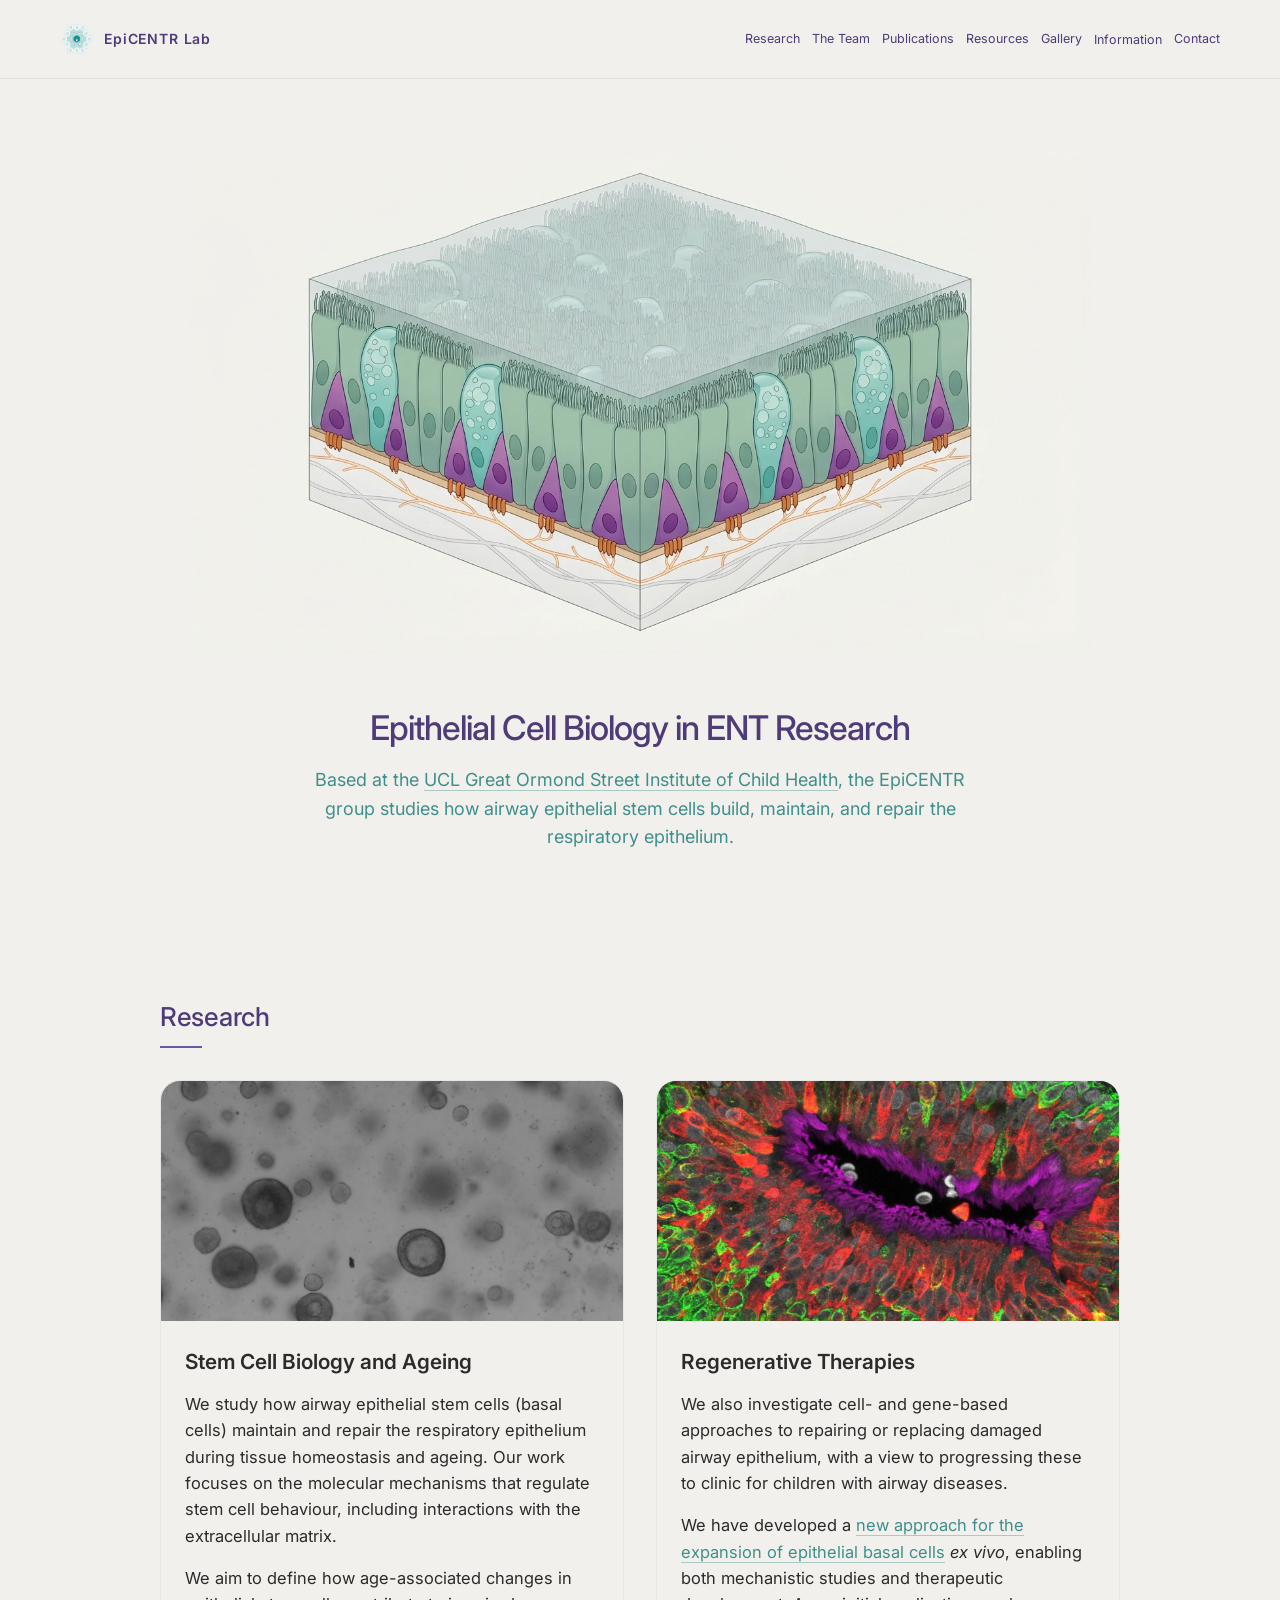
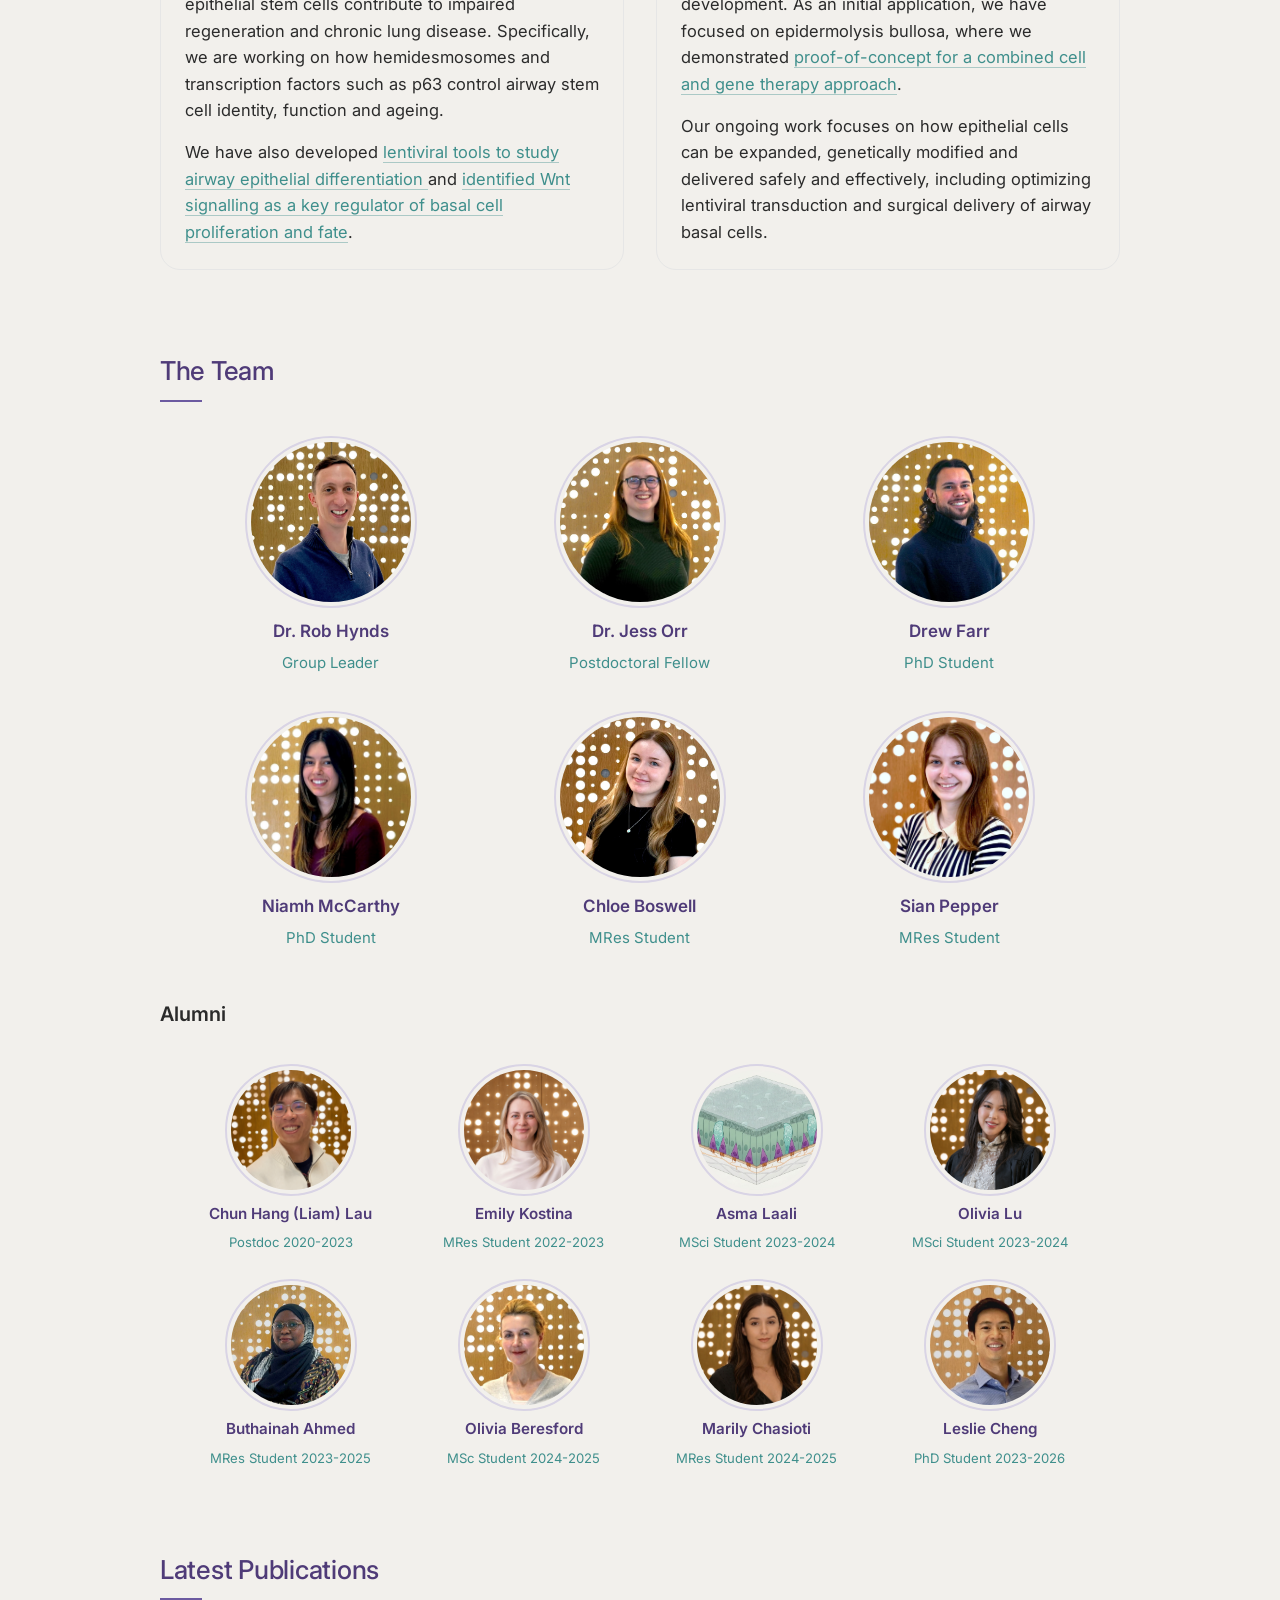
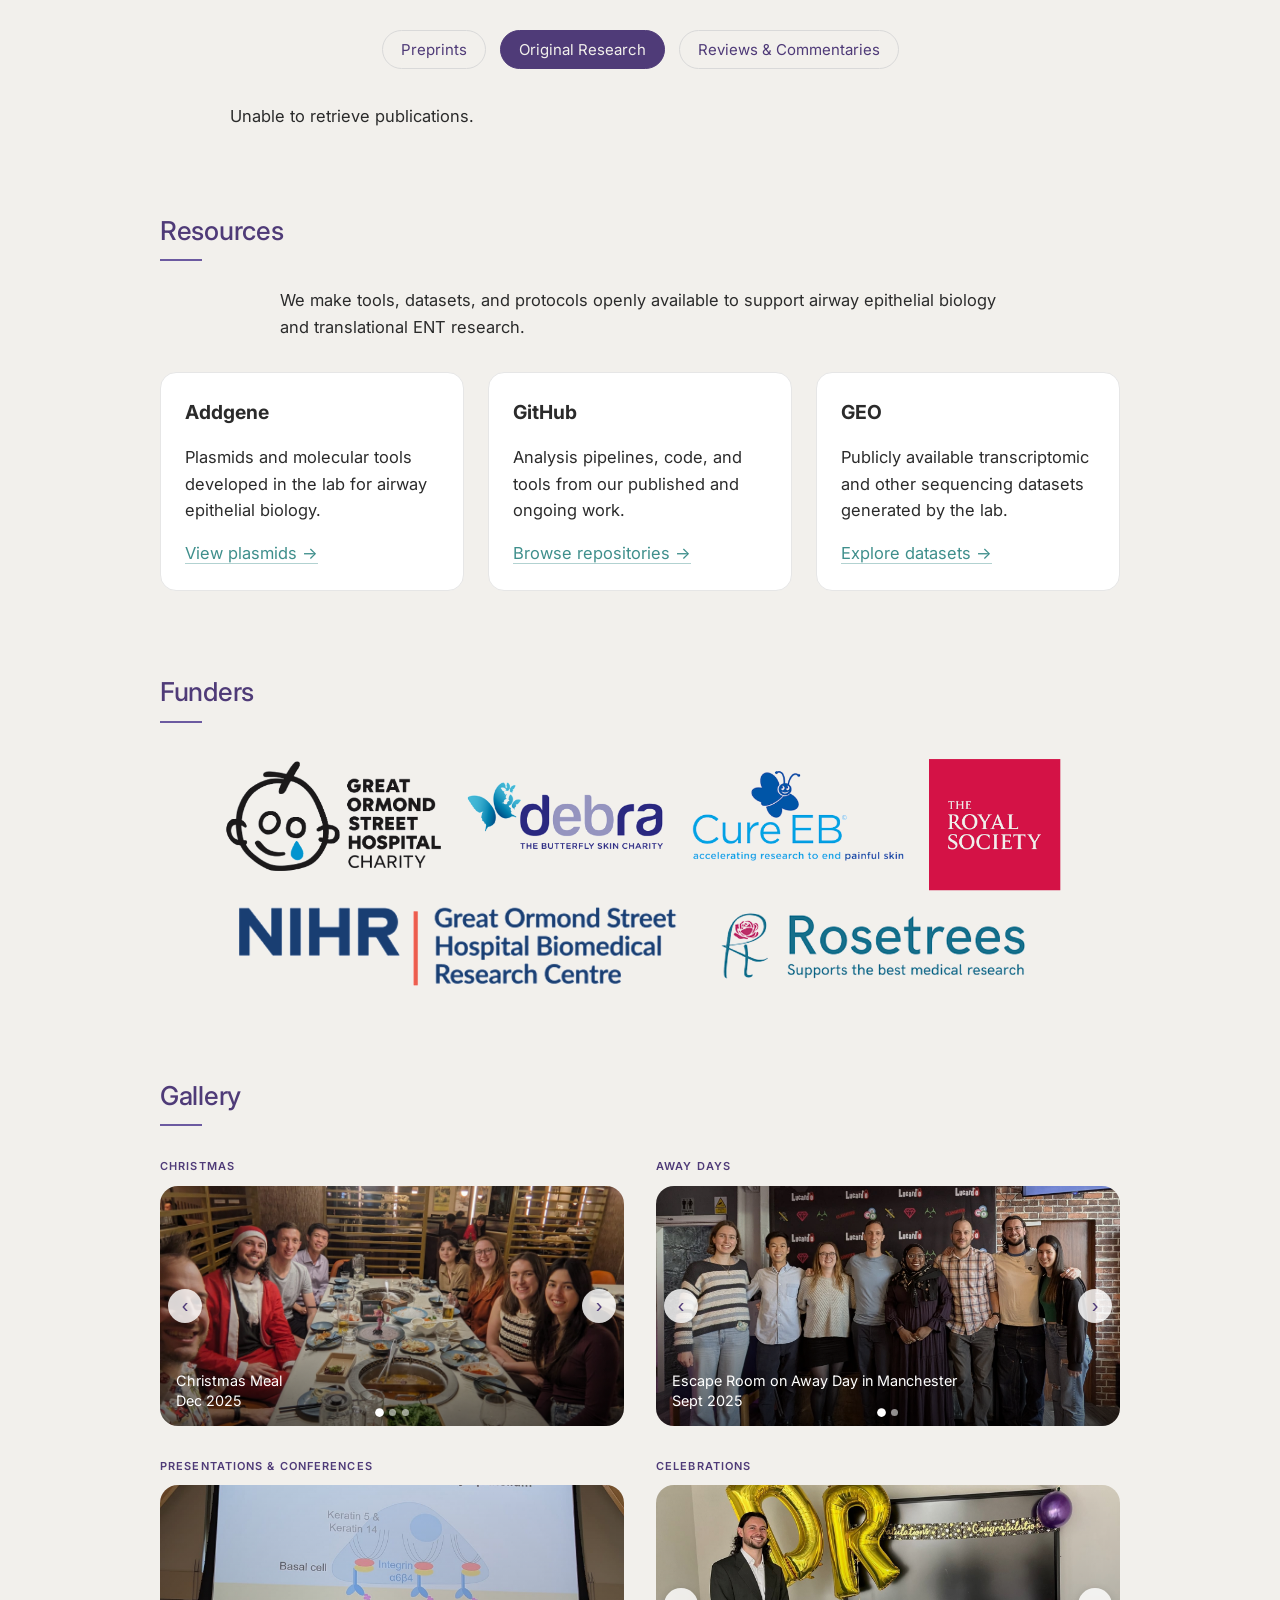
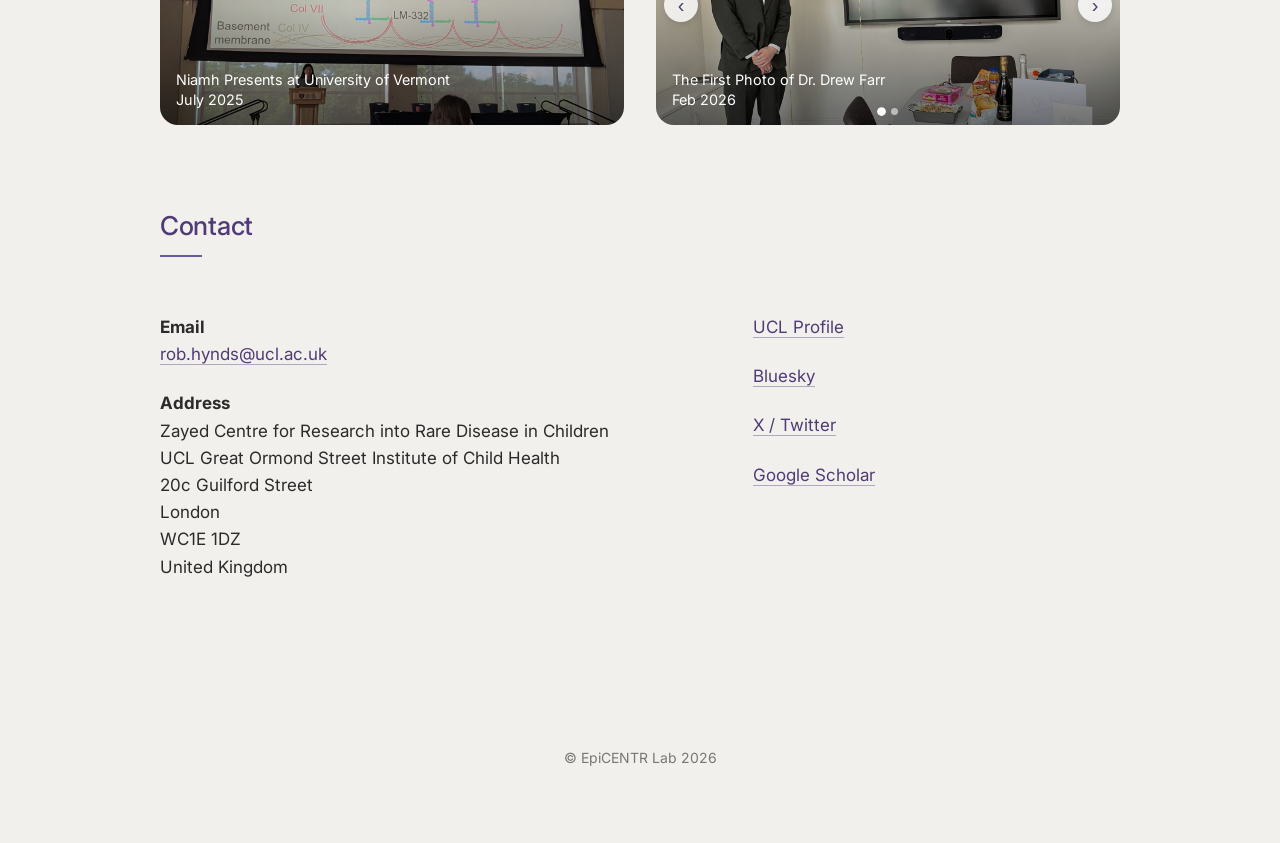
==== index.html @ 67942bff "Update index.html" ====
<!DOCTYPE html>
<html lang="en">
<head>
  <meta charset="UTF-8" />
  <meta name="viewport" content="width=device-width, initial-scale=1.0" />
  <title>EpiCENTR Lab | Airway epithelial stem cells, regeneration, cell and gene therapy</title>
  <link rel="icon" type="image/png" href="favicon.png">
  <link rel="preconnect" href="https://fonts.googleapis.com">
  <link rel="preconnect" href="https://fonts.gstatic.com" crossorigin>
  <link href="https://fonts.googleapis.com/css2?family=Inter:wght@300;400;500;600&display=swap" rel="stylesheet">

  <link rel="stylesheet" href="styles.css" />
  
  <!-- Google tag (gtag.js) -->
<script async src="https://www.googletagmanager.com/gtag/js?id=G-RSZGBZY37P"></script>
<script>
  window.dataLayer = window.dataLayer || [];
  function gtag(){dataLayer.push(arguments);}
  gtag('js', new Date());
  gtag('config', 'G-RSZGBZY37P');
</script>
</head>
 
<body>

<header class="nav">
  <div class="nav-left">
    <a href="#top" class="logo-link">
      <img src="favicon.png" alt="EpiCENTR logo" class="logo-icon">
      <span>EpiCENTR Lab</span>
    </a>
  </div>

  <nav class="nav-right">
    <a href="#research">Research</a>
    <a href="#people">The Team</a>
    <a href="#publications">Publications</a>
    <a href="#resources">Resources</a>
    <a href="#gallery">Gallery</a>

    <div class="nav-dropdown">
      <a href="information.html">Information</a>
      <div class="dropdown-menu">
        <a href="airway-basal-cells.html">Airway basal cells</a>
        <a href="airway-epithelial-regeneration.html">Airway epithelial regeneration</a>
        <a href="airway-organoids.html">Airway organoids &amp; <i>in vitro</i> models</a>
        <a href="cell-gene-therapy.html">Cell &amp; gene therapy</a>
        <a href="epidermolysis-bullosa.html">Epidermolysis bullosa &amp; the airway</a>
      </div>
    </div>
      <a href="#contact">Contact</a>
  </nav>
</header>
  
<section id="top" class="hero">
  <img
    class="hero-image"
    src="Hero.png"
    alt="Airway epithelium illustration"
  >

  <h1>Epithelial Cell Biology in ENT Research</h1>

  <div class="subtitle">
    <p>
      Based at the 
      <a href="https://www.ucl.ac.uk/population-health-sciences/child-health" target="_blank" rel="noopener noreferrer">
    UCL Great Ormond Street Institute of Child Health</a>, the EpiCENTR group studies how airway epithelial stem cells build, maintain,
      and repair the respiratory epithelium.
    </p>
  </div>
</section>

<section id="research" class="section">
  <h2>Research</h2>

  <div class="research-grid">
    <article class="research-card">
      <img
        src="Organoids.jpg"
        alt="Airway epithelial organoids"
        class="research-image"
      >
      <div class="research-content">
        <h3>Stem Cell Biology and Ageing</h3>
<p>
  We study how airway epithelial stem cells (basal cells) maintain and repair
  the respiratory epithelium during tissue homeostasis and ageing. Our work
  focuses on the molecular mechanisms that regulate stem cell behaviour,
  including interactions with the extracellular matrix.
</p>

<p>
  We aim to define how age-associated changes in epithelial stem cells
  contribute to impaired regeneration and chronic lung disease. Specifically,
  we are working on how hemidesmosomes and transcription factors such as p63 control airway stem cell
  identity, function and ageing.
</p>

<p>
  We have also developed
  <a href="https://doi.org/10.1152/ajplung.00047.2024" target="_blank" rel="noopener noreferrer">
    lentiviral tools to study airway epithelial differentiation
  </a>
  and
  <a href="https://doi.org/10.1242/jcs.263487" target="_blank" rel="noopener noreferrer">
    identified Wnt signalling as a key regulator of basal cell proliferation and fate</a>.
</p>
      </div>
    </article>

    <article class="research-card">
      <img
        src="Airway.jpg"
        alt="Immunofluorescence staining of human airway epithelium"
        class="research-image"
      >
      <div class="research-content">
<h3>Regenerative Therapies</h3>

<p>
  We also investigate cell- and gene-based approaches to repairing or replacing damaged
  airway epithelium, with a view to progressing these to clinic for children with airway diseases.
</p>

<p>
  We have developed a <a href="https://doi.org/10.1101/2025.09.15.675861" target="_blank" rel="noopener noreferrer">
    new approach for the expansion of epithelial basal cells</a> <em>ex vivo</em>, enabling both mechanistic studies and therapeutic development. As an initial application, we have focused on epidermolysis bullosa, where we demonstrated
  <a href="https://doi.org/10.1016/j.ymthe.2024.02.032" target="_blank" rel="noopener noreferrer">
  proof-of-concept for a combined cell and gene therapy approach</a>.
</p>

<p>
  Our ongoing work focuses on how epithelial cells can be expanded, genetically
  modified and delivered safely and effectively, including optimizing lentiviral transduction and surgical delivery of airway basal cells.
</p>
      </div>
    </article>
  </div>
</section>

<section id="people" class="section">
  <h2>The Team</h2>

  <div class="people-grid">
    <div class="person-card">
      <a href="https://profiles.ucl.ac.uk/36395-rob-hynds" target="_blank" rel="noopener noreferrer" class="person-link">
  <div class="person-photo-wrap">
    <img src="RobHynds.jpg" alt="Rob Hynds" class="person-photo">
    <div class="person-overlay">Click for UCL Profile</div>
  </div>
  <p class="person-name">Dr. Rob Hynds</p>
</a>
    <p class="person-role">Group Leader</p>
  </div>
   
    <div class="person-card">
      <a href="https://profiles.ucl.ac.uk/83585-jess-orr" target="_blank" rel="noopener noreferrer" class="person-link">
      <div class="person-photo-wrap"> 
      <img src="Jess.JPG" alt="Jess Orr" class="person-photo">
      <div class="person-overlay">Click for UCL Profile</div>
      </div>
      <p class="person-name">Dr. Jess Orr</p>
    </a>
    <p class="person-role">Postdoctoral Fellow</p>
  </div>

    <div class="person-card">
      <a href="https://profiles.ucl.ac.uk/91597-drew-farr" target="_blank" rel="noopener noreferrer" class="person-link">
      <div class="person-photo-wrap"> 
      <img src="Drew.JPG" alt="Drew Farr" class="person-photo">
      <div class="person-overlay">Click for UCL Profile</div>
      </div>
      <p class="person-name">Drew Farr</p>
    </a>
    <p class="person-role">PhD Student</p>
  </div>
      
    <div class="person-card">
      <a href="https://profiles.ucl.ac.uk/100515-niamh-mccarthy" target="_blank" rel="noopener noreferrer" class="person-link">
      <div class="person-photo-wrap"> 
      <img src="Niamh.JPG" alt="Niamh McCarthy" class="person-photo">
      <div class="person-overlay">Click for UCL Profile</div>
      </div>
      <p class="person-name">Niamh McCarthy</p>
    </a>
    <p class="person-role">PhD Student</p>
  </div>

    <div class="person-card">
  <div class="person-photo-wrap">
    <img src="Chloe.JPG" alt="Chloe Boswell" class="person-photo">
  </div>
  <p class="person-name">Chloe Boswell</p>
  <p class="person-role">MRes Student</p>
</div>

    <div class="person-card">
  <div class="person-photo-wrap">
    <img src="Sian.JPG" alt="Sian Pepper" class="person-photo">
  </div>
  <p class="person-name">Sian Pepper</p>
  <p class="person-role">MRes Student</p>
</div>
  </div>

  <div class="team-subsection">
    <h3>Alumni</h3>

    <div class="people-grid alumni-grid">
      
      <div class="person-card alumni-card" data-destination="Industry @ Advent Bioservices">
        <div class="alumni-photo-wrap">
          <img src="Liam.png" alt="Chun Hang (Liam) Lau" class="person-photo alumni-photo">
          <div class="alumni-destination">Industry @ Advent Bioservices</div>
        </div>
        <p class="person-name alumni-name">Chun Hang (Liam) Lau</p>
        <p class="person-role alumni-role">Postdoc 2020-2023</p>
      </div>

      <div class="person-card alumni-card" data-destination="Distinction, PhD @ The Francis Crick Institute">
        <div class="alumni-photo-wrap">
          <img src="Emily.png" alt="Emily Kostina" class="person-photo alumni-photo">
          <div class="alumni-destination">Distinction, PhD @ The Francis Crick Institute</div>
        </div>
        <p class="person-name alumni-name">Emily Kostina</p>
        <p class="person-role alumni-role">MRes Student 2022-2023</p>
      </div>

      <div class="person-card alumni-card" data-destination="">
        <div class="alumni-photo-wrap">
          <img src="Hero.png" alt="Asma Laali" class="person-photo alumni-photo">
          <div class="alumni-destination"></div>
        </div>
        <p class="person-name alumni-name">Asma Laali</p>
        <p class="person-role alumni-role">MSci Student 2023-2024</p>
      </div>

      <div class="person-card alumni-card" data-destination="Distinction, PhD @ University of Cambridge">
        <div class="alumni-photo-wrap">
          <img src="Liv.png" alt="Olivia Lu" class="person-photo alumni-photo">
          <div class="alumni-destination">Distinction, PhD @ University of Cambridge</div>
        </div>
        <p class="person-name alumni-name">Olivia Lu</p>
        <p class="person-role alumni-role">MSci Student 2023-2024</p>
      </div>
        
        <div class="person-card alumni-card" data-destination="Distinction, Dean's List, ISOSS (UCL)">
        <div class="alumni-photo-wrap">
          <img src="Buthainah.JPG" alt="Buthainah Ahmed" class="person-photo alumni-photo">
          <div class="alumni-destination">Distinction, Dean's List, ISOSS (UCL)</div>
        </div>
        <p class="person-name alumni-name">Buthainah Ahmed</p>
        <p class="person-role alumni-role">MRes Student 2023-2025</p>
      </div>

       <div class="person-card alumni-card" data-destination="Clinical Practice & Industry">
        <div class="alumni-photo-wrap">
          <img src="OliviaB.JPG" alt="Dr. Olivia Beresford" class="person-photo alumni-photo">
          <div class="alumni-destination">Clinical Practice & Industry</div>
        </div>
        <p class="person-name alumni-name">Olivia Beresford</p>
        <p class="person-role alumni-role">MSc Student 2024-2025</p>
      </div>

       <div class="person-card alumni-card" data-destination="Distinction, Dean's List, PhD @ Imperial College London">
        <div class="alumni-photo-wrap">
          <img src="Marily.png" alt="Marily Chasioti" class="person-photo alumni-photo">
          <div class="alumni-destination">Distinction, Dean's List, PhD @ Imperial College London</div>
        </div>
        <p class="person-name alumni-name">Marily Chasioti</p>
        <p class="person-role alumni-role">MRes Student 2024-2025</p>
      </div>

      <div class="person-card alumni-card" data-destination="Completing Clinical Training">
        <div class="alumni-photo-wrap">
          <img src="Leslie.JPG" alt="Dr. Leslie Cheng" class="person-photo alumni-photo">
          <div class="alumni-destination">Completing Clinical Training</div>
        </div>
        <p class="person-name alumni-name">Leslie Cheng</p>
        <p class="person-role alumni-role">PhD Student 2023-2026</p>
      </div>
    </div>
  </div>
</section>

<section id="publications" class="section">
  <h2>Latest Publications</h2>

  <div class="pub-tabs">
    <button class="pub-tab" data-tab="preprints" type="button">Preprints</button>
    <button class="pub-tab active" data-tab="research" type="button">Original Research</button>
    <button class="pub-tab" data-tab="reviews" type="button">Reviews &amp; Commentaries</button>
  </div>

  <!-- PREPRINTS -->
  <div id="pubmed-preprints" class="pub-panel">
    <div class="pub-feed">

      <article class="pub-card">
        <div class="pub-row">
          <div class="pub-text">
            <p class="pub-title">
              <a href="https://doi.org/10.1101/2025.12.17.694989" target="_blank" rel="noopener noreferrer">
                Podoplanin expression identifies human airway basal cells with higher progenitor cell potential
              </a>
            </p>
            <p class="pub-journal">bioRxiv</p>
          </div>
          <div class="pub-year">2025</div>
        </div>
      </article>

      <article class="pub-card">
        <div class="pub-row">
          <div class="pub-text">
            <p class="pub-title">
              <a href="https://doi.org/10.1101/2025.10.13.682115" target="_blank" rel="noopener noreferrer">
                Neutrophil myeloperoxidase as a functional biomarker for RSV severity: implications for in vitro therapeutic screening
              </a>
            </p>
            <p class="pub-journal">bioRxiv</p>
          </div>
          <div class="pub-year">2025</div>
        </div>
      </article>

      <article class="pub-card">
        <div class="pub-row">
          <div class="pub-text">
            <p class="pub-title">
              <a href="https://doi.org/10.1101/2025.09.15.675861" target="_blank" rel="noopener noreferrer">
                WS6 enables scalable ex vivo expansion and gene editing of human basal epithelial cells
              </a>
            </p>
            <p class="pub-journal">bioRxiv</p>
          </div>
          <div class="pub-year">2025</div>
        </div>
      </article>

      <article class="pub-card">
        <div class="pub-row">
          <div class="pub-text">
            <p class="pub-title">
              <a href="https://doi.org/10.1101/2025.03.28.645652" target="_blank" rel="noopener noreferrer">
                Donor-derived airway ALI model for high-throughput screening of antiviral combinations with concurrent analysis of antiviral efficacy and epithelial toxicity using ciliR
              </a>
            </p>
            <p class="pub-journal">bioRxiv</p>
          </div>
          <div class="pub-year">2025</div>
        </div>
      </article>

    </div>
  </div>

  <!-- RESEARCH -->
  <div id="pubmed-research" class="pub-panel active">
    <div class="pub-feed">
      <p class="pub-loading">Loading publications...</p>
    </div>
  </div>

  <!-- REVIEWS -->
  <div id="pubmed-reviews" class="pub-panel">
    <div class="pub-feed">
      <p class="pub-loading">Loading publications...</p>
    </div>
  </div>
</section>

<style>
  .pub-panel {
    display: none;
  }

  .pub-panel.active {
    display: block;
  }

  .pub-row {
    display: flex;
    align-items: flex-start;
    justify-content: space-between;
    gap: 1rem;
  }

  .pub-text {
    flex: 1 1 auto;
    min-width: 0;
  }

  .pub-year {
    flex: 0 0 4rem;
    text-align: right;
    white-space: nowrap;
  }

  .pub-title,
  .pub-journal {
    margin: 0;
  }

  .pub-title a {
    display: inline;
  }
</style>

<script>
(function () {
  const authorQuery = '(Hynds RE[au] OR Hynds Robert E[au] OR Hynds Rob E[au])';
  const researchQuery = authorQuery + ' NOT (Review[pt] OR Comment[pt] OR Editorial[pt])' +
  ' NOT (correction[ti] OR corrigendum[ti] OR erratum[ti])' +
  ' AND (airway[tiab] OR airways[tiab] OR respiratory[tiab] OR bronchial[tiab] OR tracheal[tiab] OR nasal[tiab] OR sinonasal[tiab] OR nasopharyngeal[tiab] OR laryngeal[tiab] OR "upper airway"[tiab] OR "Respiratory Mucosa"[mh] OR (airway[tiab] AND epitheli*[tiab]))' +
  ' AND (epithelium[tiab] OR epithelial[tiab] OR epitheli*[tiab] OR basal cell*[tiab] OR stem cell*[tiab] OR progenitor*[tiab] OR ciliated[tiab] OR cilia[tiab] OR mucociliary[tiab] OR goblet[tiab] OR "Epithelial Cells"[mh])';
  const reviewQuery = authorQuery + ' AND (Review[pt] OR Comment[pt] OR Editorial[pt])';
  const panelQueries = {
    "pubmed-research": researchQuery,
    "pubmed-reviews": reviewQuery
  };

  const loadedPanels = new Set();
  const pendingPanels = new Map();

  function firstTextByTag(parent, tagName) {
    const els = parent.getElementsByTagName(tagName);
    return els.length ? els[0].textContent.trim() : "";
  }

  function escapeHtml(str) {
    return String(str)
      .replace(/&/g, "&amp;")
      .replace(/</g, "&lt;")
      .replace(/>/g, "&gt;")
      .replace(/"/g, "&quot;")
      .replace(/'/g, "&#39;");
  }

  function normalizeJournalTitle(journal) {
    if (!journal) return "";

    const key = journal.trim();
    const lower = key.toLowerCase();

    const overrides = {
      "erj open research": "ERJ Open Research",
      "journal of cell science": "Journal of Cell Science",
      "open biology": "Open Biology",
      "american journal of physiology. lung cellular and molecular physiology": "American Journal of Physiology (Lung Cellular and Molecular Physiology)",
      "frontiers in pharmacology": "Frontiers in Pharmacology",
      "american journal of respiratory cell and molecular biology": "American Journal of Respiratory Cell and Molecular Biology",
      "biology open": "Biology Open",
      "cytotherapy": "Cytotherapy",
      "science advances": "Science Advances",
      "european respiratory journal": "European Respiratory Journal",
      "nature communications": "Nature Communications",
      "journal of cystic fibrosis : official journal of the european cystic fibrosis society": "Journal of Cystic Fibrosis",
      "molecular therapy : the journal of the american society of gene therapy": "Molecular Therapy",
      "science immunology": "Science Immunology",
      "nature microbiology": "Nature Microbiology"
    };

    return overrides[lower] || key;
  }

  function getYear(articleNode) {
    const pubDateNodes = articleNode.getElementsByTagName("PubDate");
    for (const pubDate of pubDateNodes) {
      const year = firstTextByTag(pubDate, "Year");
      if (year) return year;

      const medlineDate = firstTextByTag(pubDate, "MedlineDate");
      const match = medlineDate.match(/\b\d{4}\b/);
      if (match) return match[0];
    }

    const articleDateNodes = articleNode.getElementsByTagName("ArticleDate");
    for (const articleDate of articleDateNodes) {
      const year = firstTextByTag(articleDate, "Year");
      if (year) return year;
    }

    return "";
  }

  function parsePubmedXml(xmlText) {
    const parser = new DOMParser();
    const xmlDoc = parser.parseFromString(xmlText, "text/xml");

    if (xmlDoc.getElementsByTagName("parsererror").length) {
      throw new Error("Invalid XML returned by PubMed");
    }

    const articleNodes = Array.from(xmlDoc.getElementsByTagName("PubmedArticle"));

    return articleNodes.map(function (articleNode) {
      const pmid = firstTextByTag(articleNode, "PMID");

      const articleTitleNodes = articleNode.getElementsByTagName("ArticleTitle");
      const title = articleTitleNodes.length
        ? articleTitleNodes[0].textContent.trim()
        : "";

      let journal = "";
      const journalNodes = articleNode.getElementsByTagName("Journal");
      if (journalNodes.length) {
        journal = firstTextByTag(journalNodes[0], "Title");
      }

      journal = normalizeJournalTitle(journal);

      return {
        uid: pmid,
        title: title,
        journal: journal,
        year: getYear(articleNode)
      };
    });
  }

  function renderArticles(feedEl, articles) {
    if (!articles.length) {
      feedEl.innerHTML = "<p>No publications found.</p>";
      return;
    }

    feedEl.innerHTML = articles.map(function (article) {
      const link = "https://pubmed.ncbi.nlm.nih.gov/" + article.uid + "/";

      return `
        <article class="pub-card">
          <div class="pub-row">
            <div class="pub-text">
              <p class="pub-title">
                <a href="${link}" target="_blank" rel="noopener noreferrer">${escapeHtml(article.title || "")}</a>
              </p>
              <p class="pub-journal">${escapeHtml(article.journal || "")}</p>
            </div>
            <div class="pub-year">${escapeHtml(article.year || "")}</div>
          </div>
        </article>
      `;
    }).join("");
  }

  function delay(ms) {
    return new Promise(resolve => setTimeout(resolve, ms));
  }

  async function fetchWithRetry(url, options, retries) {
    let lastError;

    for (let attempt = 0; attempt <= retries; attempt++) {
      try {
        const response = await fetch(url, options);
        if (!response.ok) {
          throw new Error("Request failed: " + response.status);
        }
        return response;
      } catch (err) {
        lastError = err;
        if (attempt < retries) {
          await delay(700 * (attempt + 1));
        }
      }
    }

    throw lastError;
  }

  async function loadPubMedFeed(query, panelId) {
    if (loadedPanels.has(panelId)) return;
    if (pendingPanels.has(panelId)) return pendingPanels.get(panelId);

    const feedEl = document.querySelector("#" + panelId + " .pub-feed");
    if (!feedEl) return;

    feedEl.innerHTML = "<p>Loading publications...</p>";

    const loadPromise = (async function () {
      const searchParams = new URLSearchParams({
        db: "pubmed",
        retmode: "json",
        sort: "pub date",
        retmax: "6",
        term: query,
        tool: "epicentr_site",
        api_key: "790a0ffc975d30c98459f1bcc01bccddc409"
      });

      const searchUrl = "https://eutils.ncbi.nlm.nih.gov/entrez/eutils/esearch.fcgi?" + searchParams.toString();
      const searchResponse = await fetchWithRetry(searchUrl, {}, 2);
      const searchData = await searchResponse.json();
      const ids = searchData?.esearchresult?.idlist || [];

      if (!ids.length) {
        feedEl.innerHTML = "<p>No publications found.</p>";
        loadedPanels.add(panelId);
        return;
      }

      await delay(200);

      const fetchParams = new URLSearchParams({
        db: "pubmed",
        id: ids.join(","),
        retmode: "xml",
        tool: "epicentr_site",
        email: "robhynds@gmail.com",
        api_key: "790a0ffc975d30c98459f1bcc01bccddc409"
      });

      const fetchUrl = "https://eutils.ncbi.nlm.nih.gov/entrez/eutils/efetch.fcgi?" + fetchParams.toString();
      const fetchResponse = await fetchWithRetry(fetchUrl, {}, 2);
      const xmlText = await fetchResponse.text();
      const articles = parsePubmedXml(xmlText);

      const articleMap = new Map(articles.map(a => [a.uid, a]));
      const orderedArticles = ids.map(id => articleMap.get(id)).filter(Boolean);

      renderArticles(feedEl, orderedArticles);
      loadedPanels.add(panelId);
    })();

    pendingPanels.set(panelId, loadPromise);

    try {
      await loadPromise;
    } catch (err) {
      console.error("PubMed feed error:", err);
      feedEl.innerHTML = "<p>Unable to retrieve publications.</p>";
    } finally {
      pendingPanels.delete(panelId);
    }
  }

  function activateTab(tabName) {
    document.querySelectorAll(".pub-tab").forEach(function (b) {
      b.classList.remove("active");
    });

    document.querySelectorAll(".pub-panel").forEach(function (panel) {
      panel.classList.remove("active");
    });

    const button = document.querySelector('.pub-tab[data-tab="' + tabName + '"]');
    const panel = document.getElementById("pubmed-" + tabName);

    if (button) button.classList.add("active");
    if (panel) panel.classList.add("active");

    const panelId = "pubmed-" + tabName;
    const query = panelQueries[panelId];
    if (query) {
      loadPubMedFeed(query, panelId);
    }
  }

  document.querySelectorAll(".pub-tab").forEach(function (button) {
    button.addEventListener("click", function () {
      activateTab(button.dataset.tab);
    });
  });

  const activeButton = document.querySelector(".pub-tab.active");
  const defaultTab = activeButton ? activeButton.dataset.tab : "research";
  activateTab(defaultTab);
})();
</script>

<section id="resources" class="section">
  <h2>Resources</h2>

  <div class="resources-intro">
    <p>
      We make tools, datasets, and protocols openly available to support airway
      epithelial biology and translational ENT research.
    </p>
  </div>

  <div class="resources-grid">
    <article class="resource-card">
      <h3>Addgene</h3>
      <p>
        Plasmids and molecular tools developed in the lab for airway epithelial
        biology.
      </p>
      <a
        href="https://www.addgene.org/Rob_Hynds/"
        target="_blank"
        rel="noopener noreferrer"
        class="resource-link"
      >
        View plasmids →
      </a>
    </article>

    <article class="resource-card">
      <h3>GitHub</h3>
      <p>
        Analysis pipelines, code, and tools from our
        published and ongoing work.
      </p>
      <a
        href="https://github.com/EpiCENTR-Lab/"
        target="_blank"
        rel="noopener noreferrer"
        class="resource-link"
      >
        Browse repositories →
      </a>
    </article>

    <article class="resource-card">
      <h3>GEO</h3>
      <p>
        Publicly available transcriptomic and other sequencing datasets generated
        by the lab.
      </p>
      <a
        href="https://www.ncbi.nlm.nih.gov/gds/?term=Hynds+RE%5BAuthor%5D"
        target="_blank"
        rel="noopener noreferrer"
        class="resource-link"
      >
        Explore datasets →
      </a>
    </article>
  </div>
</section>

  <section id="funders" class="section">
  <h2>Funders</h2>
  <img
    src="EpiCENTR_Funders.png"
    alt="EpiCENTR funders: Great Ormond Street Hospital Charity, DEBRA, Cure EB, The Royal Society, NIHR Great Ormond Street Hospital Biomedical Research Centre, Rosetrees Trust"
    style="width:100%; max-width:860px; display:block; margin:0 auto;"
  >
</section>
  
 <section id="gallery" class="section">
  <h2>Gallery</h2>
 
  <div class="gallery-cat-grid">
 
    <!-- ── Christmas ── -->
    <div class="gallery-cat" data-category="christmas">
      <h3 class="gallery-cat-title">Christmas</h3>
      <div class="gallery-carousel">
        <div class="carousel-track">
 
          <div class="carousel-slide">
            <div class="gallery-photo-wrap">
              <img src="Christmas2025.jpg" alt="EpiCENTR team at Christmas Meal 2025" class="gallery-photo">
              <div class="gallery-overlay"><span>Christmas Meal<br>Dec 2025</span></div>
            </div>
          </div>
 
          <div class="carousel-slide">
            <div class="gallery-photo-wrap">
              <img src="Christmas2023.jpg" alt="EpiCENTR team at Christmas Meal 2023" class="gallery-photo">
              <div class="gallery-overlay"><span>Christmas Meal<br>Dec 2023</span></div>
            </div>
          </div>
 
          <div class="carousel-slide">
            <div class="gallery-photo-wrap">
              <img src="Christmas2022.jpg" alt="EpiCENTR team at Christmas Meal 2022" class="gallery-photo">
              <div class="gallery-overlay"><span>Christmas Meal<br>Dec 2022</span></div>
            </div>
          </div>
 
        </div><!-- /.carousel-track -->
 
        <button class="carousel-btn carousel-prev" aria-label="Previous">&#8249;</button>
        <button class="carousel-btn carousel-next" aria-label="Next">&#8250;</button>
        <div class="carousel-dots"></div>
      </div><!-- /.gallery-carousel -->
    </div>
 
    <!-- ── Away Days ── -->
    <div class="gallery-cat" data-category="away-days">
      <h3 class="gallery-cat-title">Away Days</h3>
      <div class="gallery-carousel">
        <div class="carousel-track">
 
          <div class="carousel-slide">
            <div class="gallery-photo-wrap">
              <img src="ManchesterAwayDaySept2025.jpg" alt="EpiCENTR team at Manchester Away Day" class="gallery-photo">
              <div class="gallery-overlay"><span>Escape Room on Away Day in Manchester<br>Sept 2025</span></div>
            </div>
          </div>
 
          <div class="carousel-slide">
            <div class="gallery-photo-wrap">
              <img src="OxfordAwayDayJune2024.jpg" alt="EpiCENTR team photo at Oxford University in 2024" class="gallery-photo">
              <div class="gallery-overlay"><span>Lab Photo at Away Day at St Catherine's College, Oxford<br>June 2024</span></div>
            </div>
          </div>
 
        </div><!-- /.carousel-track -->
 
        <button class="carousel-btn carousel-prev" aria-label="Previous">&#8249;</button>
        <button class="carousel-btn carousel-next" aria-label="Next">&#8250;</button>
        <div class="carousel-dots"></div>
      </div><!-- /.gallery-carousel -->
    </div>
 
    <!-- ── Presentations & Conferences ── -->
    <div class="gallery-cat" data-category="presentations">
      <h3 class="gallery-cat-title">Presentations &amp; Conferences</h3>
      <div class="gallery-carousel">
        <div class="carousel-track">
 
          <div class="carousel-slide">
            <div class="gallery-photo-wrap">
              <img src="NiamhVermont.JPG" alt="Niamh Presents at University of Vermont" class="gallery-photo">
              <div class="gallery-overlay"><span>Niamh Presents at University of Vermont<br>July 2025</span></div>
            </div>
          </div>
 
        </div><!-- /.carousel-track -->
 
        <button class="carousel-btn carousel-prev" aria-label="Previous">&#8249;</button>
        <button class="carousel-btn carousel-next" aria-label="Next">&#8250;</button>
        <div class="carousel-dots"></div>
      </div><!-- /.gallery-carousel -->
    </div>
 
    <!-- ── Celebrations ── -->
    <div class="gallery-cat" data-category="celebrations">
      <h3 class="gallery-cat-title">Celebrations</h3>
      <div class="gallery-carousel">
        <div class="carousel-track">
 
          <div class="carousel-slide">
            <div class="gallery-photo-wrap">
              <img src="DrewVivaFeb2026.jpg" alt="Drew Farr after his PhD viva" class="gallery-photo">
              <div class="gallery-overlay"><span>The First Photo of Dr. Drew Farr<br>Feb 2026</span></div>
            </div>
          </div>
 
          <div class="carousel-slide">
            <div class="gallery-photo-wrap">
              <img src="JessBSGCTJune2025.jpg" alt="Jess Orr with her BSGCT Fairbairn Award" class="gallery-photo">
              <div class="gallery-overlay"><span>Jess Wins Fairbairn Award @ BSGCT<br>June 2025</span></div>
            </div>
          </div>
 
        </div><!-- /.carousel-track -->
 
        <button class="carousel-btn carousel-prev" aria-label="Previous">&#8249;</button>
        <button class="carousel-btn carousel-next" aria-label="Next">&#8250;</button>
        <div class="carousel-dots"></div>
      </div><!-- /.gallery-carousel -->
    </div>
 
  </div><!-- /.gallery-cat-grid -->
</section>

<script>
(function () {
  document.querySelectorAll('.gallery-carousel').forEach(function (carousel) {
    const track   = carousel.querySelector('.carousel-track');
    const slides  = carousel.querySelectorAll('.carousel-slide');
    const prevBtn = carousel.querySelector('.carousel-prev');
    const nextBtn = carousel.querySelector('.carousel-next');
    const dotsEl  = carousel.querySelector('.carousel-dots');
    const total   = slides.length;
    let current   = 0;
 
    // Mark single-slide carousels so buttons/dots hide via CSS
    if (total <= 1) {
      carousel.setAttribute('data-single', 'true');
      return;
    }
 
    // Build dots
    slides.forEach(function (_, i) {
      const dot = document.createElement('button');
      dot.className = 'carousel-dot' + (i === 0 ? ' active' : '');
      dot.setAttribute('aria-label', 'Go to slide ' + (i + 1));
      dot.addEventListener('click', function () { goTo(i); });
      dotsEl.appendChild(dot);
    });
 
    function goTo(index) {
      current = (index + total) % total;
      track.style.transform = 'translateX(-' + (current * 100) + '%)';
      carousel.querySelectorAll('.carousel-dot').forEach(function (d, i) {
        d.classList.toggle('active', i === current);
      });
    }
 
    prevBtn.addEventListener('click', function () { goTo(current - 1); });
    nextBtn.addEventListener('click', function () { goTo(current + 1); });
 
   // Auto-advance every 4 seconds, staggered by carousel index
    const index = Array.from(document.querySelectorAll('.gallery-carousel')).indexOf(carousel);
    setTimeout(function () {
      setInterval(function () { goTo(current + 1); }, 8000);
    }, index * 1500);
  });
})();
</script>

<section id="contact" class="section">
  <h2>Contact</h2>

  <div class="contact-grid">
    <div class="contact-left">
      <p>
        <strong>Email</strong><br>
        <a href="mailto:rob.hynds@ucl.ac.uk">rob.hynds@ucl.ac.uk</a>
      </p>

      <p>
        <strong>Address</strong><br>
        Zayed Centre for Research into Rare Disease in Children<br>
        UCL Great Ormond Street Institute of Child Health<br>
        20c Guilford Street<br>
        London<br> 
        WC1E 1DZ<br>
        United Kingdom
      </p>
    </div>

    <div class="contact-right">
      <p>
        <a href="https://profiles.ucl.ac.uk/36395-rob-hynds" target="_blank" rel="noopener noreferrer">UCL Profile</a>
      </p>

      <p>
        <a href="https://bsky.app/profile/epicentr.bsky.social" target="_blank" rel="noopener noreferrer">Bluesky</a>
      </p>

      <p>
        <a href="https://twitter.com/epicentr_ich" target="_blank" rel="noopener noreferrer">X / Twitter</a>
      </p>

      <p>
        <a href="https://scholar.google.com/citations?hl=en&user=esKBZi8AAAAJ" target="_blank" rel="noopener noreferrer">Google Scholar</a>
      </p>
    </div>
  </div>
</section>

<footer>
  <p>© EpiCENTR Lab 2026</p>
</footer>
</body>
</html>
---- styles.css ----
html {
  scroll-behavior: smooth;
}

html,
body {
  max-width: 100%;
  overflow-x: hidden;
}

body {
  font-family: "Inter", system-ui, -apple-system, BlinkMacSystemFont, "Segoe UI", sans-serif;
  margin: 0;
  background: #f2f0ec;
  color: #2b2b2b;
  line-height: 1.6;
  font-size: 16.5px;
}

/* NAVIGATION */

.nav {
  position: sticky;
  top: 0;
  z-index: 1000;
  display: flex;
  justify-content: space-between;
  align-items: center;
  padding: 22px 60px;
  background: #f2f0ec;
  border-bottom: 1px solid #e5e1da;
  font-size: 14px;
  backdrop-filter: blur(6px);
}

.logo-link {
  display: flex;
  align-items: center;
  gap: 10px;
  text-decoration: none;
}

.logo-icon {
  width: 34px;
  height: 34px;
  display: block;
}

.logo-link span,
.nav-left a {
  font-weight: 600;
  letter-spacing: 0.06em;
  color: #4f3b78;
  text-decoration: none;
}

.nav-right {
  display: flex;
  align-items: center;
  gap: 30px;
}

.nav-right a,
.nav-dropdown > a {
  text-decoration: none;
  color: #4f3b78;
}

.nav-right a.active {
  border-bottom: 2px solid #4f3b78;
}

.nav-right a:hover,
.nav-left a:hover,
.nav-dropdown > a:hover {
  opacity: 0.8;
}

/* DROPDOWN */

.nav-dropdown {
  position: relative;
}

.dropdown-menu {
  display: none;
  position: absolute;
  top: 100%;
  right: 0;
  min-width: 260px;
  background: #f2f0ec;
  border: 1px solid #e5e1da;
  border-radius: 12px;
  padding: 12px;
  box-shadow: 0 12px 32px rgba(0,0,0,0.08);
  z-index: 1001;
}

.nav-dropdown:hover .dropdown-menu {
  display: block;
}

.dropdown-menu a {
  display: block;
  margin: 0;
  padding: 8px 10px;
  color: #4f3b78;
  text-decoration: none;
  line-height: 1.35;
}

.dropdown-menu a:hover {
  background: rgba(79, 59, 120, 0.08);
  border-radius: 8px;
}

/* HERO */

.hero {
  text-align: center;
  padding: 72px 20px 36px;
}

.hero-image {
  display: block;
  width: 100%;
  max-width: 900px;
  margin: 0 auto 48px;
}

.hero h1 {
  margin: 0;
  font-size: 44px;
  font-weight: 500;
  letter-spacing: -0.03em;
  color: #4f3b78;
}

.subtitle {
  max-width: 680px;
  margin: 10px auto 28px;
  font-size: 20px;
  color: #3f8f8c;
  text-align: center;
}

.subtitle p {
  margin: 0;
}

.subtitle a {
  color: #3f8f8c;
  text-decoration: none;
  border-bottom: 1px solid rgba(63, 143, 140, 0.4);
}

.subtitle a:hover {
  border-bottom-color: #3f8f8c;
}

/* GENERAL SECTIONS */

.section {
  max-width: 960px;
  margin: 110px auto;
  padding: 0 20px;
  scroll-margin-top: 100px;
}

.section h2 {
  position: relative;
  margin-bottom: 26px;
  padding-bottom: 10px;
  font-size: 26px;
  font-weight: 500;
  color: #4f3b78;
  letter-spacing: -0.01em;
}

.section h2::after {
  content: "";
  position: absolute;
  bottom: 0;
  left: 0;
  width: 42px;
  height: 2px;
  background: #6c5aa0;
}

/* LINKS */

#research p a,
.resource-link {
  color: #3f8f8c;
  text-decoration: none;
  border-bottom: 1px solid rgba(63, 143, 140, 0.4);
}

#research p a:hover,
.resource-link:hover {
  border-bottom-color: #3f8f8c;
}

/* RESEARCH */

.research-grid {
  display: grid;
  grid-template-columns: repeat(2, 1fr);
  gap: 2rem;
  margin-top: 2rem;
}

.research-card {
  background: #f2f0ec;
  border: 1px solid #e6e6e6;
  border-radius: 20px;
  overflow: hidden;
  transition: transform 0.25s ease, box-shadow 0.25s ease;
}

.research-card:hover,
.resource-card:hover {
  transform: translateY(-4px);
  box-shadow: 0 12px 32px rgba(0,0,0,0.08);
}

.research-image {
  width: 100%;
  height: 240px;
  object-fit: cover;
  display: block;
}

.research-content {
  padding: 1.5rem;
}

.research-content h3 {
  margin: 0 0 0.8rem;
  font-size: 1.3rem;
  font-weight: 600;
}

.research-content p {
  margin: 0 0 1rem;
  line-height: 1.6;
}

.research-content p:last-child {
  margin-bottom: 0;
}

/* PEOPLE */

.people-grid {
  display: grid;
  grid-template-columns: repeat(3, minmax(180px, 1fr));
  gap: 42px 28px;
  max-width: 900px;
  margin: 40px auto 0;
}

.person-card {
  text-align: center;
  transition: transform 0.2s ease;
}

.person-card:hover {
  transform: translateY(-4px);
}

.person-photo,
.person-photo-wrap {
  width: 160px;
  height: 160px;
}

.person-photo-wrap {
  position: relative;
  margin: 0 auto 16px;
}

.person-photo {
  object-fit: cover;
  object-position: center;
  border-radius: 50%;
  display: block;
  margin: 0 auto 16px;
}

.person-photo-wrap::before {
  content: "";
  position: absolute;
  inset: -6px;
  border: 2px solid #d9d4e5;
  border-radius: 50%;
  pointer-events: none;
}

.person-name {
  margin: 0;
  font-weight: 600;
  font-size: 17px;
  color: #4f3b78;
}

.person-role {
  margin: 6px 0 0;
  font-size: 15px;
  color: #3f8f8c;
}

.person-overlay,
.alumni-destination {
  position: absolute;
  inset: 0;
  display: flex;
  align-items: center;
  justify-content: center;
  text-align: center;
  padding: 0.75rem;
  border-radius: 50%;
  background: rgba(0, 0, 0, 0.7);
  color: white;
  font-size: 0.85rem;
  line-height: 1.2;
  opacity: 0;
  transition: opacity 0.2s ease;
}

.person-photo-wrap:hover .person-overlay,
.alumni-photo-wrap:hover .alumni-destination {
  opacity: 1;
}

.person-link {
  text-decoration: none;
  color: inherit;
  display: block;
}

.person-link:visited,
.person-link:hover,
.person-link:active {
  color: inherit;
  text-decoration: none;
}

/* ALUMNI */

.team-subsection {
  margin-top: 3rem;
}

.team-subsection h3 {
  margin-bottom: 1.5rem;
  font-size: 1.25rem;
  font-weight: 600;
}

.alumni-grid {
  display: grid;
  grid-template-columns: repeat(4, 1fr);
  gap: 2rem;
  justify-items: center;
}

.alumni-card {
  max-width: 180px;
  text-align: center;
}

.alumni-photo-wrap {
  position: relative;
  width: 120px;
  height: 120px;
  margin: 0 auto 0.75rem;
}

.alumni-photo {
  width: 120px;
  height: 120px;
  object-fit: cover;
  border-radius: 50%;
  display: block;
}

.alumni-photo-wrap::before {
  content: "";
  position: absolute;
  inset: -6px;
  border: 2px solid #d9d4e5;
  border-radius: 50%;
  pointer-events: none;
}

.alumni-destination {
  font-size: 0.8rem;
}

.alumni-name {
  font-size: 0.95rem;
  margin-bottom: 0.2rem;
}

.alumni-role {
  font-size: 0.82rem;
  color: #3f8f8c;
}

/* PEOPLE RESPONSIVE */

@media (max-width: 900px) {
  .people-grid:not(.alumni-grid) {
    grid-template-columns: repeat(2, minmax(150px, 1fr));
  }

  .alumni-grid {
    grid-template-columns: repeat(2, 1fr);
  }
}

@media (max-width: 560px) {
  .people-grid:not(.alumni-grid) {
    grid-template-columns: repeat(2, 1fr);
    gap: 28px 14px;
  }

  .people-grid:not(.alumni-grid) .person-photo,
  .people-grid:not(.alumni-grid) .person-photo-wrap {
    width: 120px;
    height: 120px;
  }

  .alumni-grid {
    grid-template-columns: repeat(2, 1fr);
    gap: 1.5rem 1rem;
  }

  .alumni-photo,
  .alumni-photo-wrap {
    width: 120px;
    height: 120px;
  }

  .people-grid:not(.alumni-grid) .person-name {
    font-size: 15px;
  }

  .people-grid:not(.alumni-grid) .person-role {
    font-size: 13px;
  }
}

/* PUBLICATIONS */

.pub-tabs {
  display: flex;
  justify-content: center;
  gap: 14px;
  margin: 30px 0 34px;
  flex-wrap: wrap;
}

.pub-tab {
  appearance: none;
  border: 1px solid #d9d9d9;
  background: #f2f0ec;
  color: #4f3b78;
  padding: 9px 18px;
  border-radius: 999px;
  font-family: inherit;
  font-size: 15px;
  cursor: pointer;
  transition: all 0.2s ease;
}

.pub-tab:hover {
  border-color: #bdbdbd;
}

.pub-tab.active {
  background: #4f3b78;
  color: #f2f0ec;
  border-color: #4f3b78;
}

.pub-panel {
  display: none;
}

.pub-panel.active {
  display: block;
}

.pub-feed {
  max-width: 820px;
  margin: 0 auto;
}

.pub-loading {
  text-align: center;
  color: #666666;
}

.pub-card {
  padding: 28px 0;
  border-top: 1px solid #ececec;
}

.pub-card:hover {
  background: rgba(0,0,0,0.015);
}

.pub-card:last-child {
  border-bottom: 1px solid #ececec;
}

.pub-row {
  display: flex;
  justify-content: space-between;
  align-items: flex-end;
  gap: 24px;
}

.pub-text {
  flex: 1;
  min-width: 0;
}

.pub-title {
  margin: 0 0 8px 0;
  font-size: 18px;
  line-height: 1.55;
}

.pub-title a {
  color: #4f3b78;
  text-decoration: none;
  border-bottom: 1px solid rgba(79, 59, 120, 0.4);
}

.pub-title a:hover {
  border-bottom-color: #4f3b78;
}

.pub-journal {
  margin: 0;
  font-size: 15px;
  color: #3f8f8c;
  line-height: 1.4;
}

.pub-year {
  font-size: 15px;
  color: #3f8f8c;
  white-space: nowrap;
  flex-shrink: 0;
  padding-left: 12px;
}

/* RESOURCES */

.resources-intro {
  max-width: 720px;
  margin: 0 auto 2rem;
}

.resources-grid {
  display: grid;
  grid-template-columns: repeat(auto-fit, minmax(240px, 1fr));
  gap: 1.5rem;
  margin-top: 2rem;
}

.resource-card {
  background: #fff;
  border: 1px solid #e6e6e6;
  border-radius: 16px;
  padding: 1.5rem;
  transition: transform 0.2s ease, box-shadow 0.2s ease;
}

.resource-card h3 {
  margin-top: 0;
  margin-bottom: 0.75rem;
}

.resource-card p {
  margin-bottom: 1rem;
  line-height: 1.6;
}

/* GALLERY */

.gallery-cat-grid {
  display: grid;
  grid-template-columns: 1fr 1fr;
  gap: 2rem;
  margin-top: 2rem;
  max-width: 960px;
  margin-left: auto;
  margin-right: auto;
}

.gallery-cat {
  min-width: 0;
  width: 100%;
}

.gallery-cat-title {
  font-size: 11px;
  font-weight: 600;
  color: #4f3b78;
  text-transform: uppercase;
  letter-spacing: 0.10em;
  margin: 0 0 10px;
}

.gallery-carousel {
  position: relative;
  border-radius: 18px;
  overflow: hidden;
}

.carousel-track {
  display: flex;
  transition: transform 0.4s cubic-bezier(0.4, 0, 0.2, 1);
  will-change: transform;
}

.carousel-slide {
  flex: 0 0 100%;
  min-width: 0;
}

.gallery-photo-wrap {
  position: relative;
  overflow: hidden;
}

.gallery-photo {
  display: block;
  width: 100%;
  height: 240px;
  object-fit: cover;
  transition: transform 0.25s ease;
}

.gallery-overlay {
  position: absolute;
  inset: 0;
  z-index: 2;
  display: flex;
  align-items: flex-end;
  justify-content: flex-start;
  padding: 1rem;
  background: linear-gradient(
    to top,
    rgba(0, 0, 0, 0.55),
    rgba(0, 0, 0, 0.12),
    rgba(0, 0, 0, 0)
  );
  color: #ffffff;
  transition: background 0.22s ease;
}

.gallery-overlay span {
  font-size: 0.9rem;
  line-height: 1.35;
}

.gallery-photo-wrap:hover .gallery-photo {
  transform: scale(1.025);
}

.carousel-btn {
  position: absolute;
  top: 50%;
  transform: translateY(-50%);
  background: rgba(255, 255, 255, 0.82);
  border: none;
  border-radius: 50%;
  width: 34px;
  height: 34px;
  font-size: 20px;
  color: #4f3b78;
  cursor: pointer;
  z-index: 10;
  display: flex;
  align-items: center;
  justify-content: center;
  box-shadow: 0 2px 8px rgba(0, 0, 0, 0.15);
}

.carousel-btn:hover {
  background: #fff;
}

.carousel-prev {
  left: 8px;
}

.carousel-next {
  right: 8px;
}

.gallery-carousel[data-single="true"] .carousel-btn,
.gallery-carousel[data-single="true"] .carousel-dots {
  display: none;
}

.carousel-dots {
  position: absolute;
  bottom: 10px;
  left: 0;
  right: 0;
  display: flex;
  justify-content: center;
  gap: 6px;
  z-index: 10;
}

.carousel-dot {
  width: 7px;
  height: 7px;
  border-radius: 50%;
  background: rgba(255, 255, 255, 0.55);
  border: none;
  padding: 0;
  cursor: pointer;
}

.carousel-dot.active {
  background: #fff;
  transform: scale(1.25);
}

/* CONTACT */

.contact-grid {
  display: grid;
  grid-template-columns: 1.4fr 1fr;
  gap: 80px;
  max-width: 1000px;
  margin: 40px auto 0;
}

.contact-left,
.contact-right {
  font-size: 17px;
}

.contact-left p,
.contact-right p {
  margin-bottom: 22px;
}

#contact a {
  color: #4f3b78;
  text-decoration: none;
  border-bottom: 1px solid rgba(79, 59, 120, 0.4);
}

#contact a:hover {
  border-bottom-color: #4f3b78;
}

/* FOOTER */

footer {
  text-align: center;
  padding: 50px 0 60px;
  font-size: 14px;
  color: #777777;
}

/* RESPONSIVE */

@media (max-width: 900px) {
  .people-grid {
    grid-template-columns: repeat(2, minmax(180px, 1fr));
  }

  .alumni-grid {
    grid-template-columns: repeat(2, 1fr);
  }

  .nav {
    padding: 20px 24px;
  }
}

@media (max-width: 800px) {
  .research-grid {
    grid-template-columns: 1fr;
  }
}

@media (max-width: 700px) {
  .gallery-cat-grid {
    grid-template-columns: 1fr;
  }
}

@media (max-width: 650px) {
  .pub-row {
    flex-direction: column;
    align-items: flex-start;
  }

  .pub-year {
    padding-left: 0;
    margin-top: 8px;
  }
}

@media (max-width: 560px) {

  .people-grid:not(.alumni-grid) {
    grid-template-columns: repeat(2, 1fr);
    gap: 24px 12px;
  }
  
  .people-grid:not(.alumni-grid) .person-photo,
  .people-grid:not(.alumni-grid) .person-photo-wrap {
    width: 120px;
    height: 120px;
  }

  .people-grid:not(.alumni-grid) .person-name {
    font-size: 15px;
  }

  .people-grid:not(.alumni-grid) .person-role {
    font-size: 13px;
  }
}

  .hero h1 {
    font-size: 34px;
  }

  .subtitle {
    font-size: 18px;
  }

  .section {
    margin: 80px auto;
  }

  .nav-right {
    gap: 9px 12px;
  }

  .nav-right > a,
  .nav-dropdown > a {
    font-size: 12.5px;
  }
}

@media (max-width: 430px) {
  .nav-right {
    gap: 8px 12px;
  }

  .nav-right > a,
  .nav-dropdown > a {
    font-size: 12px;
  }

  .logo-link span {
    font-size: 15px;
  }
}

@media (max-width: 760px) {
  .nav {
    position: sticky;
    top: 0;
    display: block;
    padding: 14px 10px;
    text-align: center;
  }

  .nav-left {
    display: flex;
    justify-content: center;
    margin-bottom: 12px;
  }

  .logo-link {
    justify-content: center;
  }

  .logo-icon {
    width: 28px;
    height: 28px;
  }

  .nav-right {
    display: grid;
    grid-template-columns: repeat(3, auto);
    justify-content: center;
    align-items: center;
    gap: 10px 18px;
    width: 100%;
  }

  .nav-right > a,
  .nav-dropdown > a {
    margin: 0;
    font-size: 12.5px;
    line-height: 1.2;
    white-space: nowrap;
  }

  .nav-dropdown {
    position: relative;
    margin: 0;
  }

  .dropdown-menu {
    left: 50%;
    right: auto;
    transform: translateX(-50%);
  }
}

@media (max-width: 430px) {
  .nav-right {
    grid-template-columns: repeat(2, auto);
    gap: 9px 18px;
  }
}
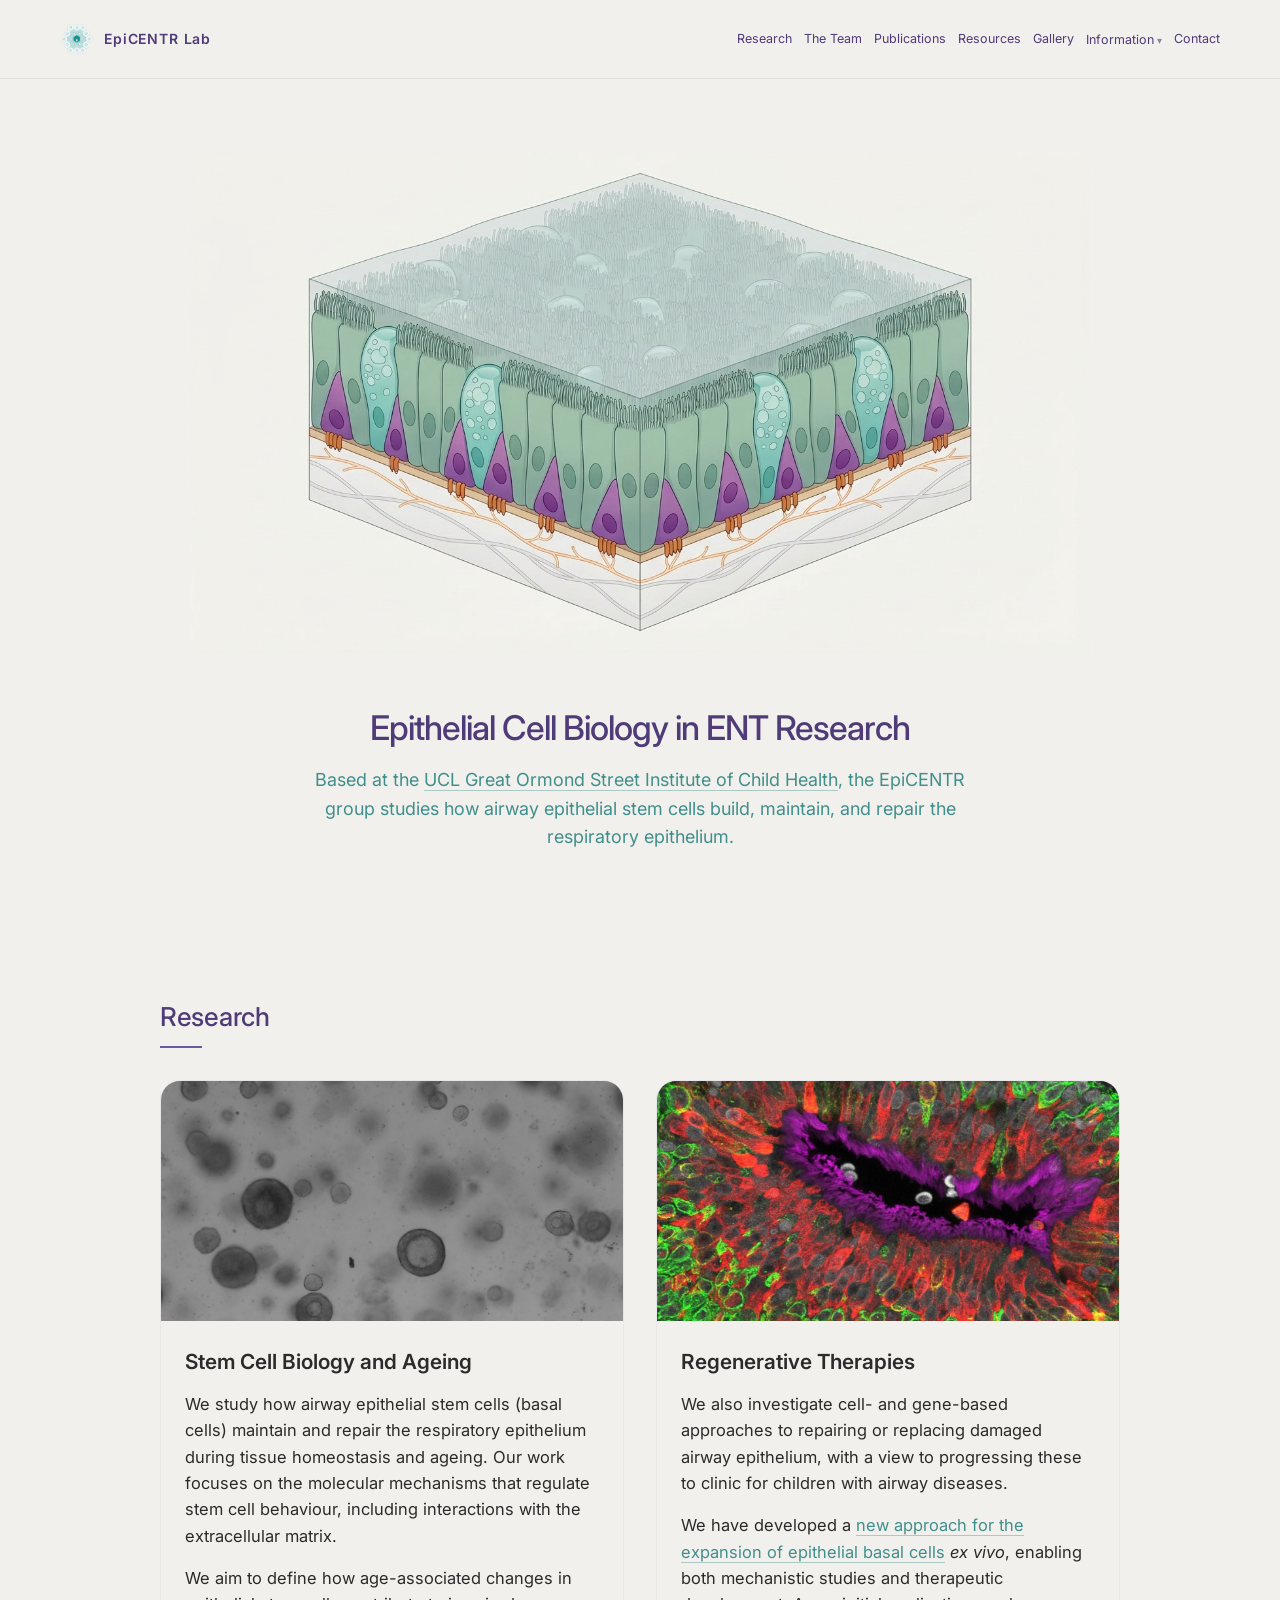
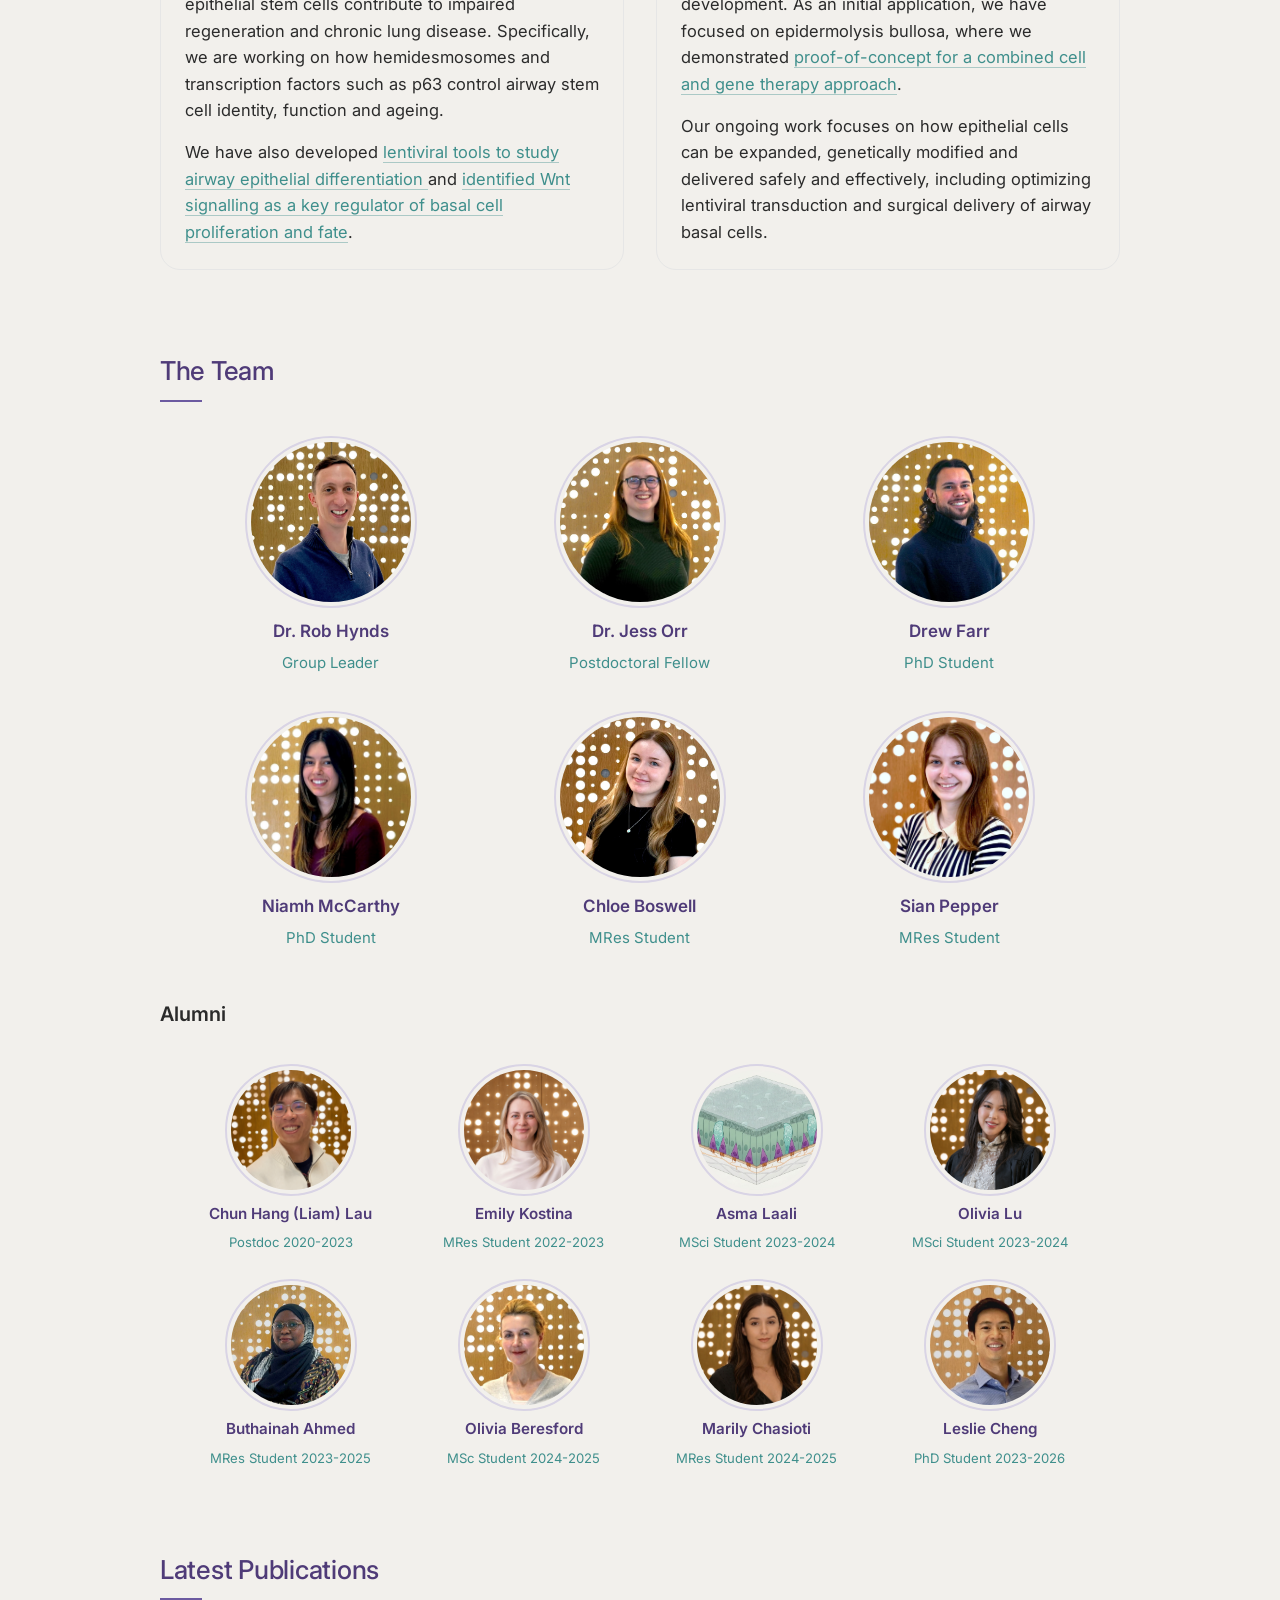
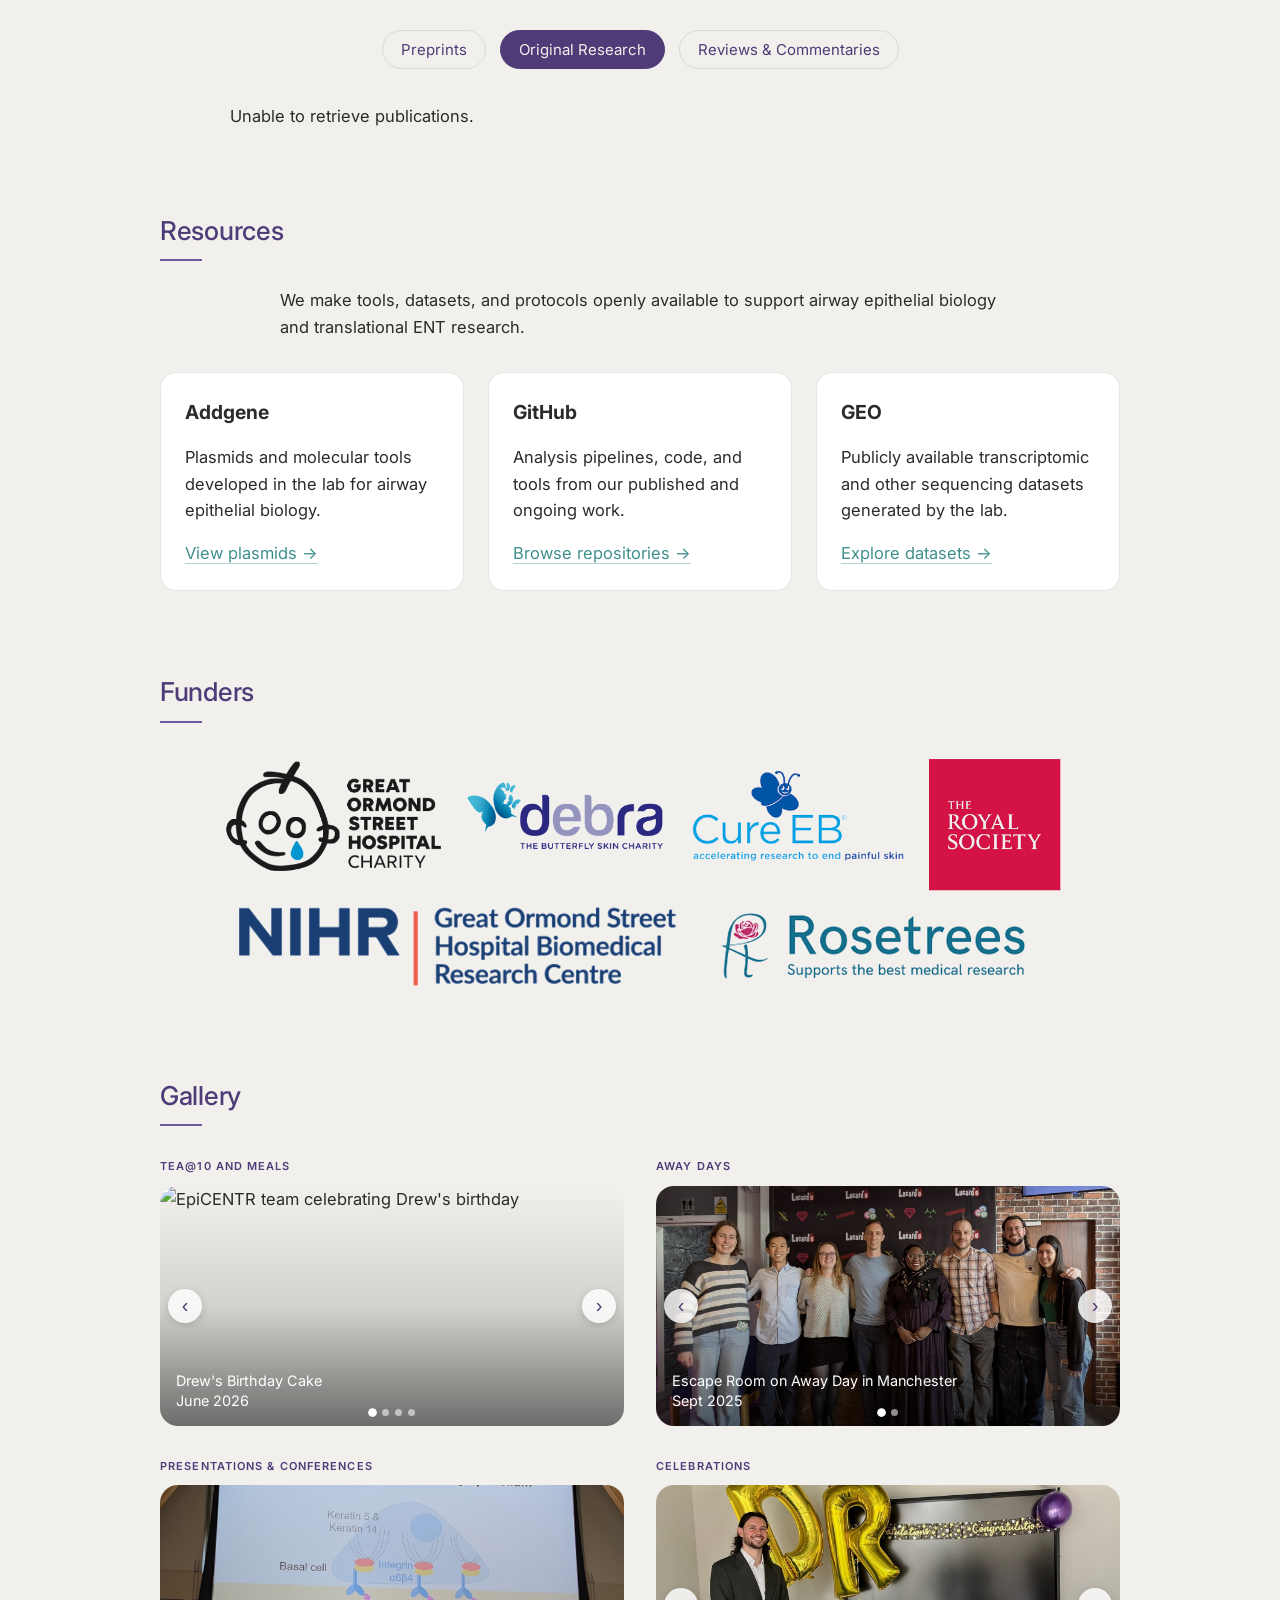
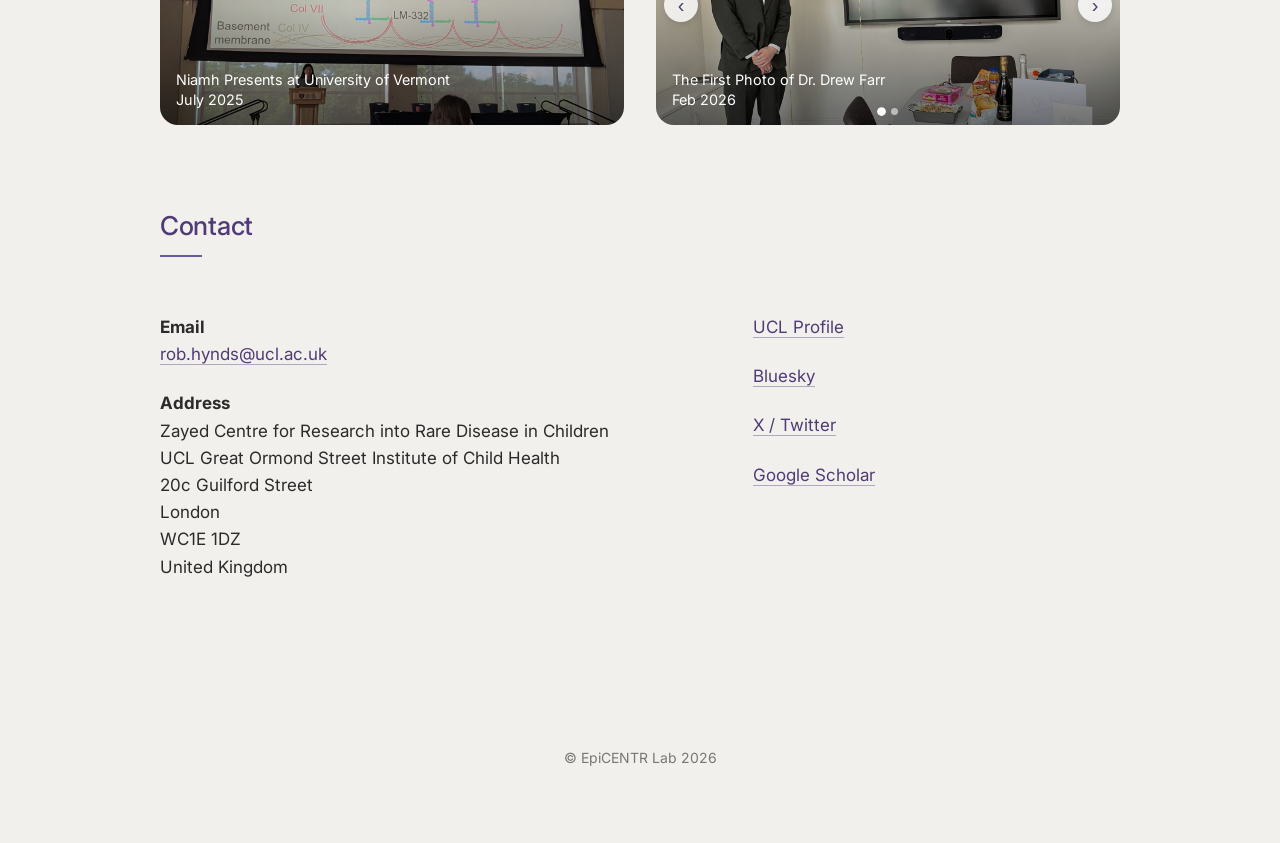
==== commit 3fe02f0c: "Update index.html" ====
--- a/index.html
+++ b/index.html
@@ -746,11 +746,18 @@
   <div class="gallery-cat-grid">
  
     <!-- ── Christmas ── -->
-    <div class="gallery-cat" data-category="christmas">
-      <h3 class="gallery-cat-title">Christmas</h3>
+    <div class="gallery-cat" data-category="Tea@10 and Meals">
+      <h3 class="gallery-cat-title">Tea@10 and Meals</h3>
       <div class="gallery-carousel">
         <div class="carousel-track">
- 
+
+          <div class="carousel-slide">
+            <div class="gallery-photo-wrap">
+              <img src="frenchfancy.png" alt="EpiCENTR team celebrating Drew's birthday" class="gallery-photo">
+              <div class="gallery-overlay"><span>Drew's Birthday Cake<br>June 2026</span></div>
+            </div>
+          </div>
+          
           <div class="carousel-slide">
             <div class="gallery-photo-wrap">
               <img src="Christmas2025.jpg" alt="EpiCENTR team at Christmas Meal 2025" class="gallery-photo">
--- a/styles.css
+++ b/styles.css
@@ -96,7 +96,8 @@
   z-index: 1001;
 }
 
-.nav-dropdown:hover .dropdown-menu {
+.nav-dropdown:hover .dropdown-menu,
+.nav-dropdown:focus-within .dropdown-menu {
   display: block;
 }
 
@@ -112,6 +113,13 @@
 .dropdown-menu a:hover {
   background: rgba(79, 59, 120, 0.08);
   border-radius: 8px;
+}
+
+.nav-dropdown > a::after {
+  content: "▾";
+  font-size: 10px;
+  opacity: 0.6;
+  margin-left: 3px;
 }
 
 /* HERO */
@@ -933,3 +941,274 @@
     gap: 9px 18px;
   }
 }
+
+/* INFORMATION PAGES */
+
+.info-layout {
+  display: grid;
+  grid-template-columns: 220px 1fr;
+  gap: 0;
+  max-width: 1080px;
+  margin: 60px auto 120px;
+  padding: 0 20px;
+  align-items: start;
+}
+
+.info-sidebar {
+  position: sticky;
+  top: 90px;
+  padding-right: 40px;
+}
+
+.info-sidebar h2 {
+  font-size: 11px;
+  font-weight: 600;
+  letter-spacing: 0.12em;
+  text-transform: uppercase;
+  color: #999;
+  margin: 0 0 16px;
+}
+
+.sidebar-nav {
+  list-style: none;
+  margin: 0;
+  padding: 0;
+}
+
+.sidebar-nav li {
+  margin-bottom: 4px;
+}
+
+.sidebar-nav a {
+  display: block;
+  padding: 9px 14px;
+  font-family: inherit;
+  font-size: 14.5px;
+  color: #4f3b78;
+  border-radius: 8px;
+  text-decoration: none;
+  line-height: 1.35;
+  transition: background 0.15s ease, color 0.15s ease;
+}
+
+.sidebar-nav a:hover {
+  background: rgba(79,59,120,0.07);
+}
+
+.sidebar-nav a.active {
+  background: rgba(79,59,120,0.09);
+  font-weight: 600;
+}
+
+.info-content {
+  min-width: 0;
+  border-left: 1px solid #e6e6e6;
+  padding-left: 52px;
+}
+
+.info-hero-img {
+  width: 100%;
+  max-height: 320px;
+  object-fit: cover;
+  border-radius: 18px;
+  display: block;
+  margin-bottom: 36px;
+}
+
+.info-hero-img.contain {
+  object-fit: contain;
+  background-color: #f2f0ec;
+  padding: 12px 0;
+}
+
+.info-panel h1 {
+  font-size: 30px;
+  font-weight: 500;
+  letter-spacing: -0.02em;
+  color: #2b2b2b;
+  margin: 0 0 6px;
+}
+
+.panel-subtitle {
+  font-size: 17px;
+  color: #3f8f8c;
+  margin: 0 0 32px;
+}
+
+.info-panel h2 {
+  position: relative;
+  font-size: 19px;
+  font-weight: 600;
+  color: #4f3b78;
+  margin: 40px 0 14px;
+  padding-bottom: 10px;
+  letter-spacing: -0.01em;
+}
+
+.info-panel h2::after {
+  content: "";
+  position: absolute;
+  bottom: 0;
+  left: 0;
+  width: 32px;
+  height: 2px;
+  background: #6c5aa0;
+}
+
+.info-panel p {
+  margin: 0 0 18px;
+  line-height: 1.7;
+}
+
+.info-panel a {
+  color: #3f8f8c;
+  text-decoration: none;
+  border-bottom: 1px solid rgba(63,143,140,0.4);
+}
+
+.info-panel a:hover {
+  border-bottom-color: #3f8f8c;
+}
+
+.caveat {
+  background: rgba(63,143,140,0.08);
+  border-left: 3px solid #3f8f8c;
+  border-radius: 0 10px 10px 0;
+  padding: 14px 18px;
+  margin: 28px 0;
+  font-size: 15px;
+  line-height: 1.65;
+  color: #2b2b2b;
+}
+
+.caveat strong {
+  color: #3f8f8c;
+}
+
+.info-breadcrumb {
+  font-size: 13px;
+  color: #999;
+  margin-bottom: 28px;
+}
+
+.info-breadcrumb a {
+  color: #999;
+  text-decoration: none;
+  border-bottom: none;
+}
+
+.info-breadcrumb a:hover {
+  color: #4f3b78;
+}
+
+.info-breadcrumb span {
+  margin: 0 6px;
+}
+
+@media (max-width: 750px) {
+  .info-layout {
+    grid-template-columns: 1fr;
+    margin-top: 30px;
+  }
+
+  .info-sidebar {
+    position: static;
+    padding-right: 0;
+    margin-bottom: 32px;
+  }
+
+  .info-sidebar h2 {
+    display: none;
+  }
+
+  .sidebar-nav {
+    display: flex;
+    flex-wrap: wrap;
+    gap: 8px;
+  }
+
+  .sidebar-nav li {
+    margin-bottom: 0;
+  }
+
+  .sidebar-nav a {
+    width: auto;
+    padding: 7px 14px;
+    border: 1px solid #d9d9d9;
+    border-radius: 999px;
+    font-size: 13.5px;
+  }
+
+  .sidebar-nav a.active {
+    border-color: #4f3b78;
+  }
+
+  .info-content {
+    border-left: none;
+    padding-left: 0;
+    border-top: 1px solid #e6e6e6;
+    padding-top: 32px;
+  }
+}
+
+  /* INFORMATION HUB */
+  
+  .info-hub {
+    max-width: 820px;
+    margin: 80px auto 120px;
+    padding: 0 20px;
+  }
+  .info-hub h1 {
+    font-size: 36px;
+    font-weight: 500;
+    letter-spacing: -0.02em;
+    color: #2b2b2b;
+    margin: 0 0 12px;
+  }
+  .info-hub .hub-intro {
+    font-size: 18px;
+    color: #3f8f8c;
+    margin: 0 0 48px;
+    line-height: 1.6;
+  }
+  .hub-grid {
+    display: grid;
+    grid-template-columns: repeat(auto-fit, minmax(340px, 1fr));
+    gap: 1.5rem;
+  }
+  .hub-card {
+    background: #fff;
+    border: 1px solid #e6e6e6;
+    border-radius: 16px;
+    padding: 1.75rem;
+    text-decoration: none;
+    color: inherit;
+    display: block;
+    transition: transform 0.2s ease, box-shadow 0.2s ease;
+  }
+  .hub-card:hover {
+    transform: translateY(-3px);
+    box-shadow: 0 10px 28px rgba(0,0,0,0.08);
+    border-bottom: 1px solid #e6e6e6;
+  }
+  .hub-card h2 {
+    font-size: 18px;
+    font-weight: 600;
+    color: #4f3b78;
+    margin: 0 0 10px;
+  }
+  .hub-card p {
+    font-size: 15px;
+    line-height: 1.65;
+    color: #444;
+    margin: 0;
+  }
+  .hub-arrow {
+    display: inline-block;
+    margin-top: 14px;
+    font-size: 14px;
+    color: #3f8f8c;
+  }
+  @media (max-width: 560px) {
+    .hub-grid { grid-template-columns: 1fr; }
+  }
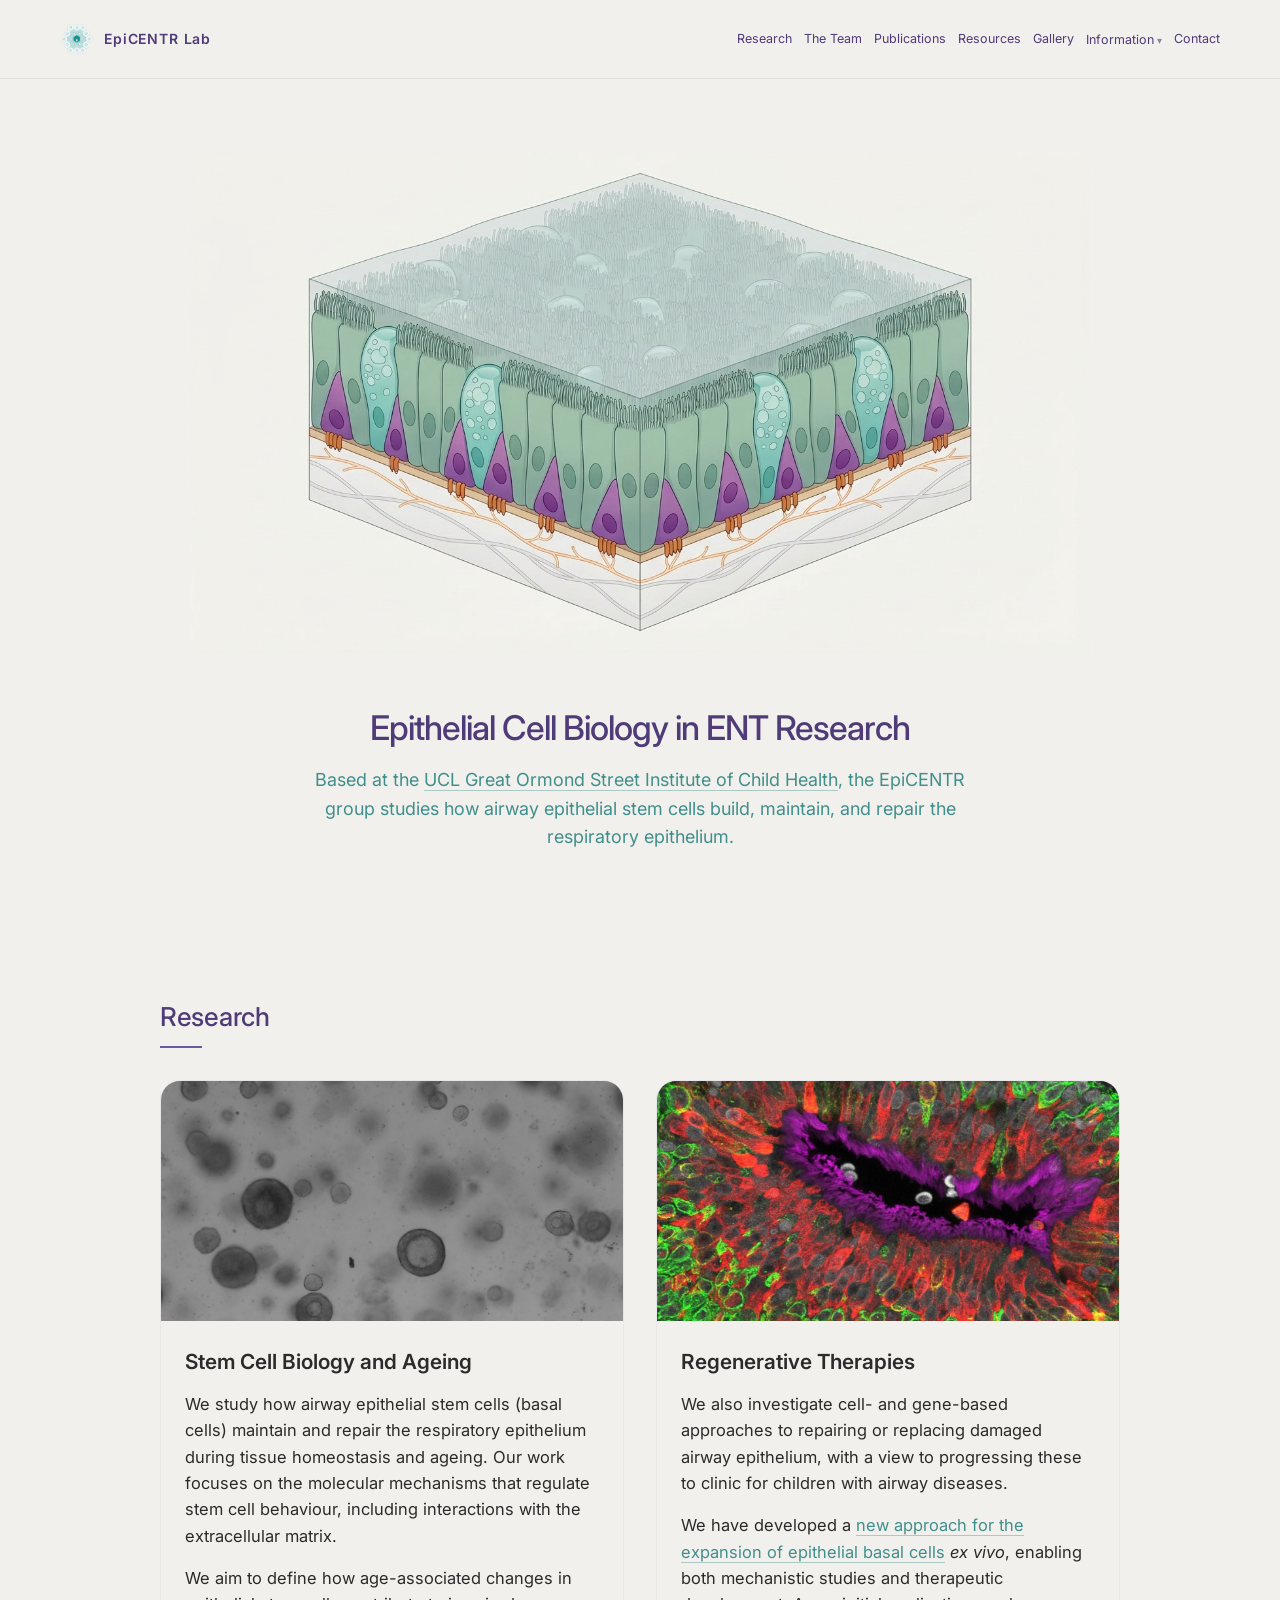
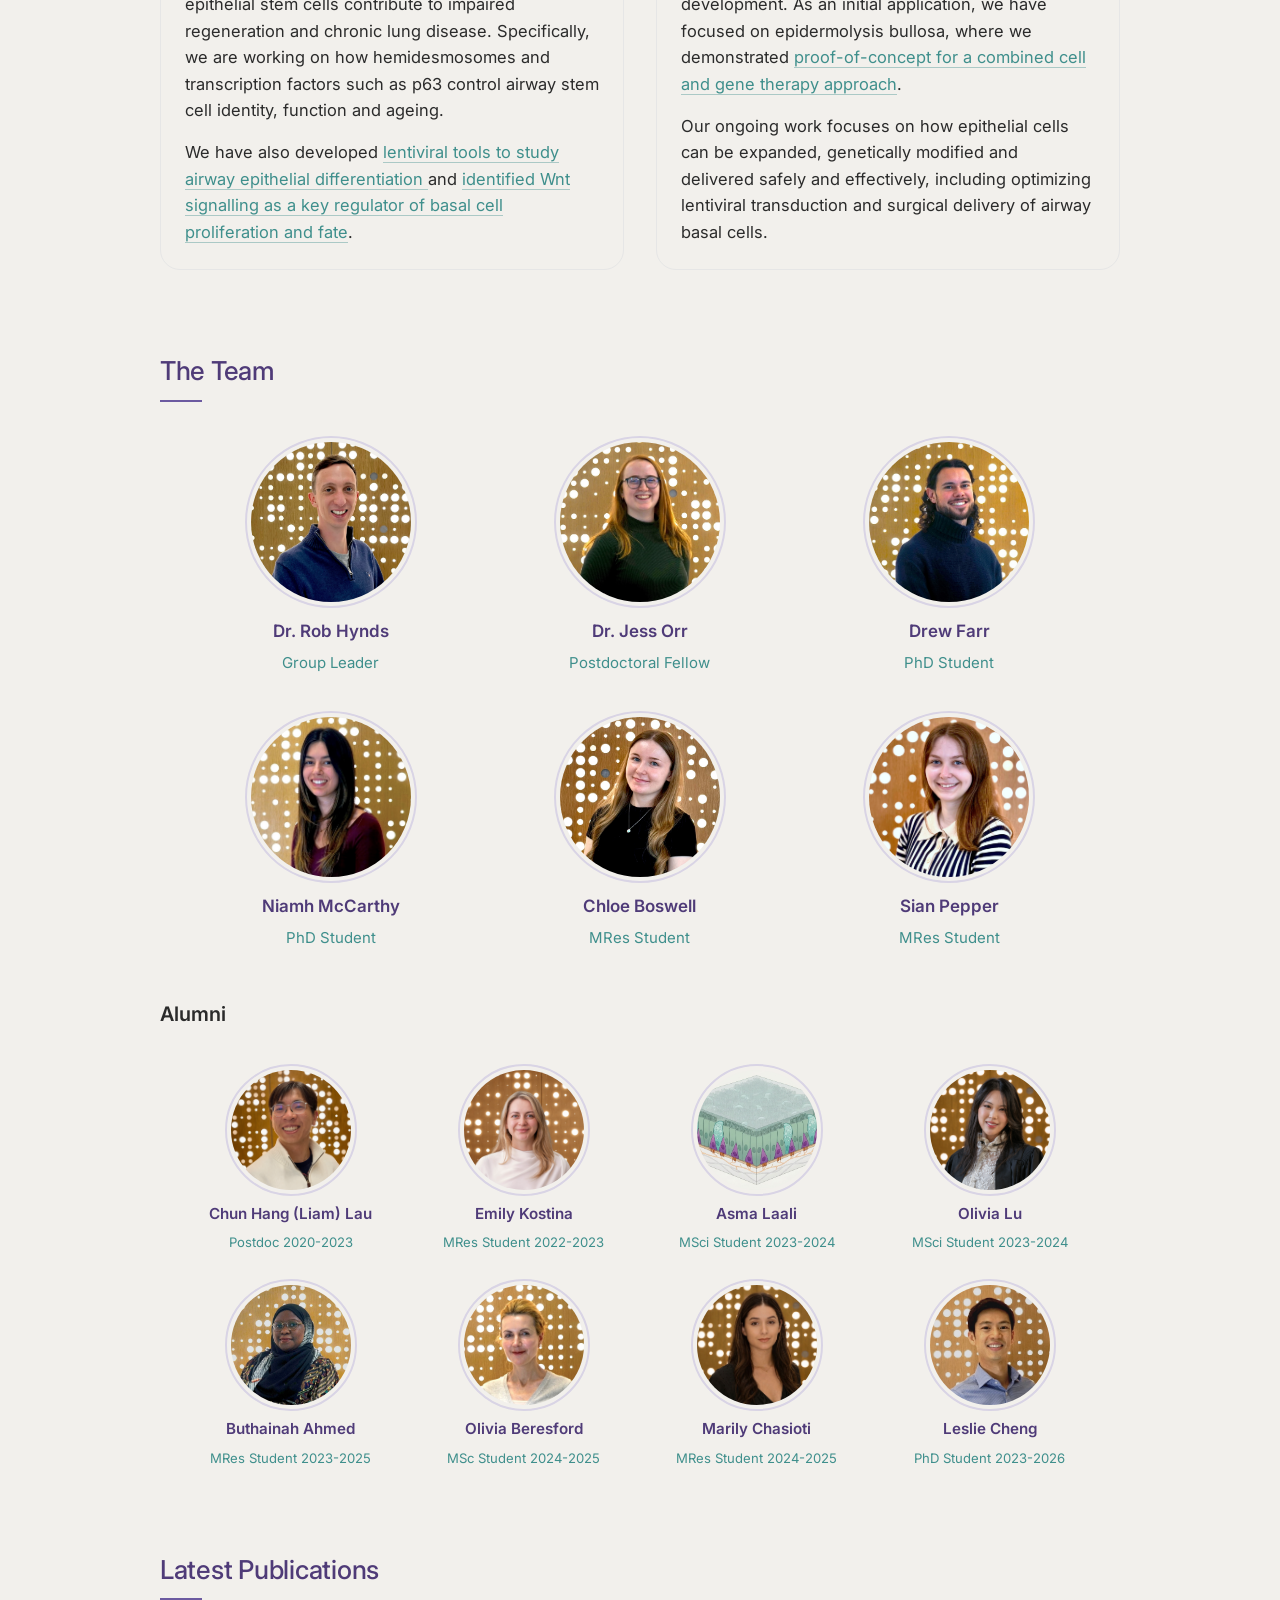
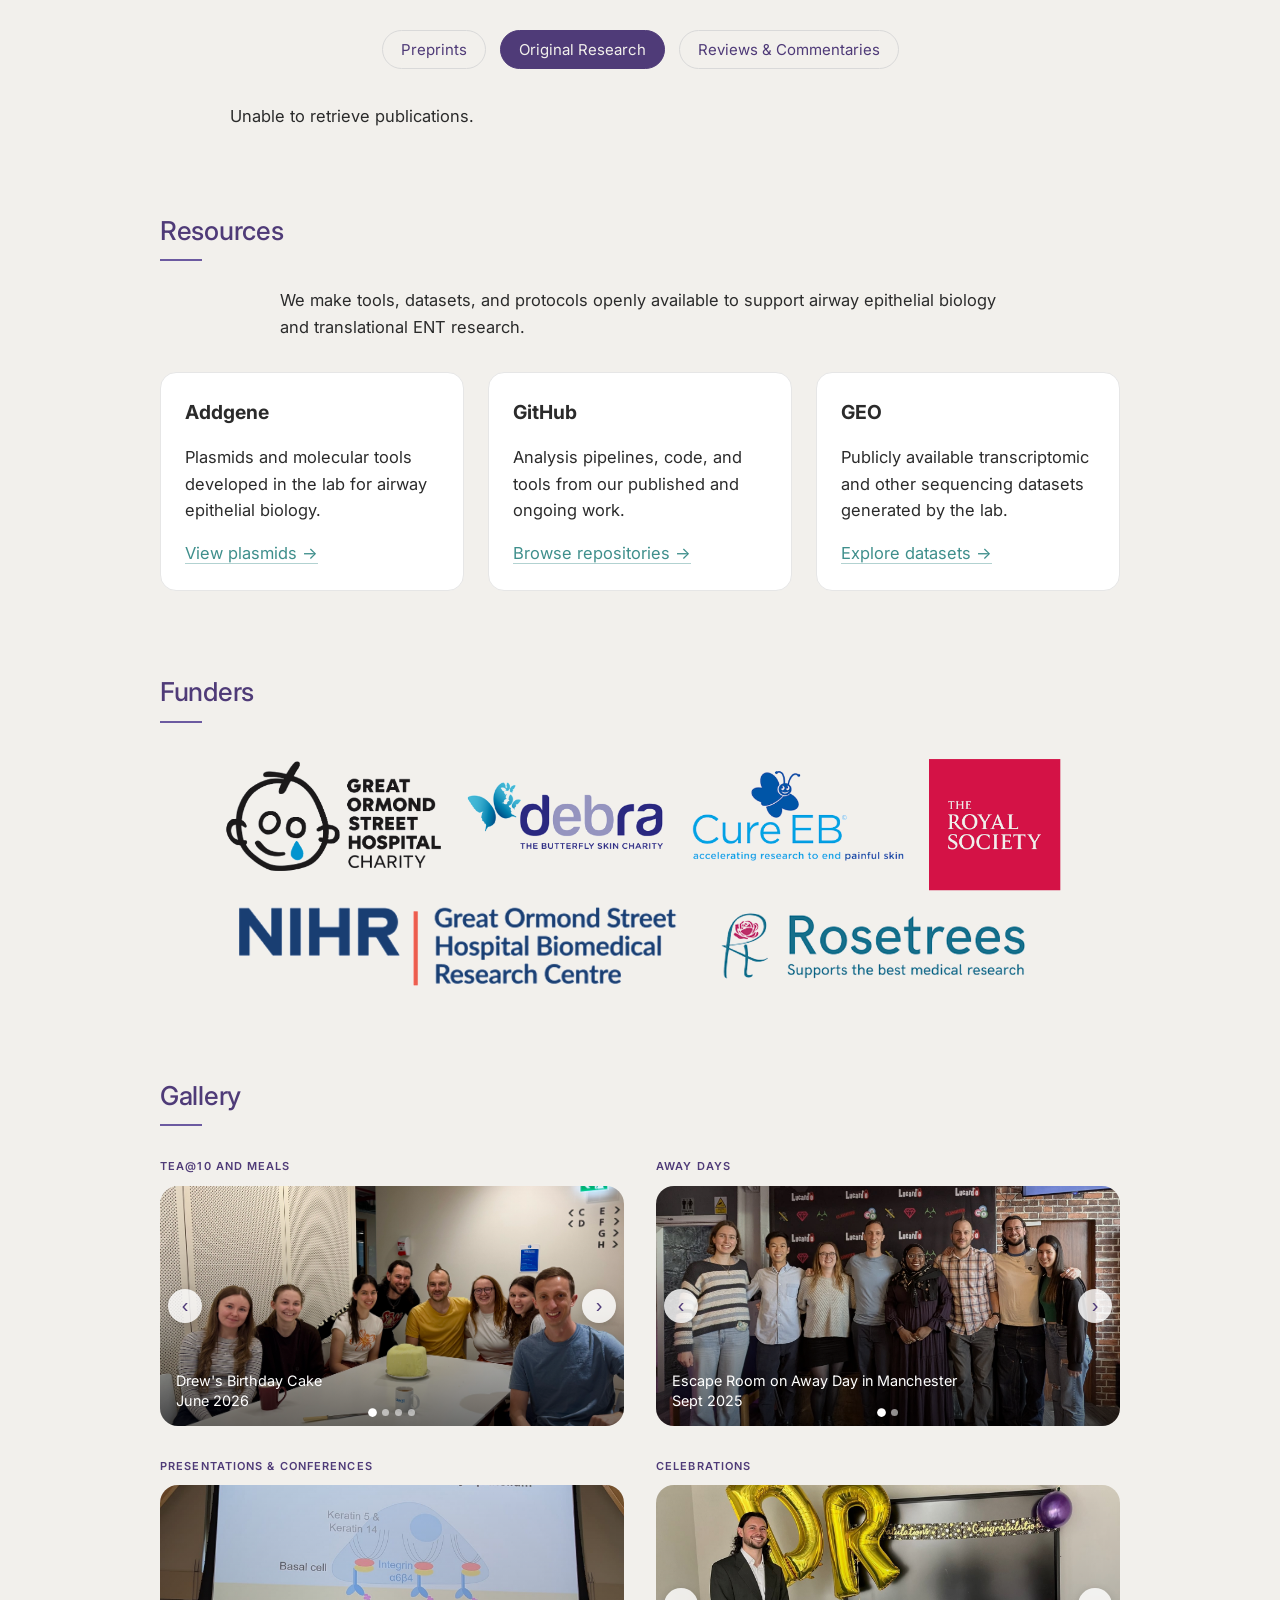
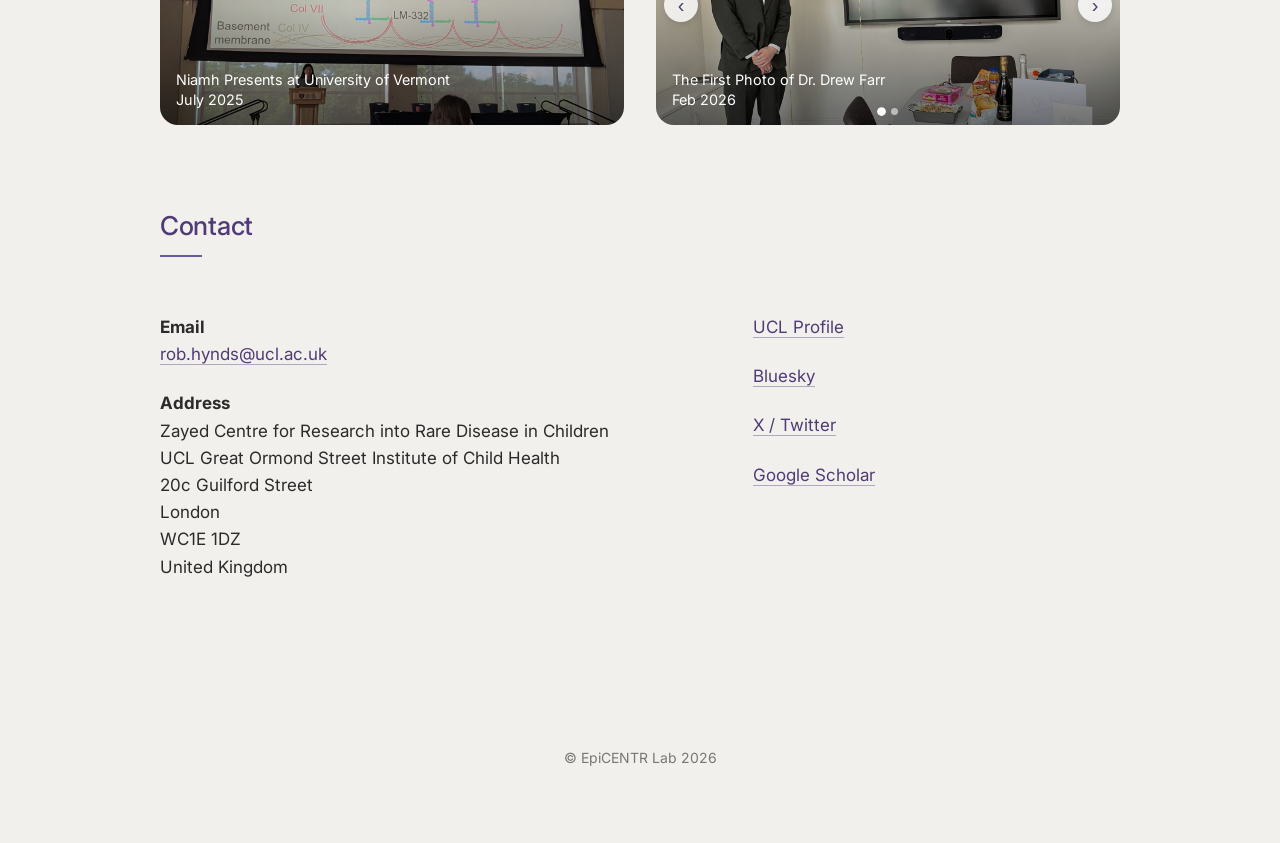
==== commit 0f81f0de: "Update index.html" ====
--- a/index.html
+++ b/index.html
@@ -753,7 +753,7 @@
 
           <div class="carousel-slide">
             <div class="gallery-photo-wrap">
-              <img src="frenchfancy.png" alt="EpiCENTR team celebrating Drew's birthday" class="gallery-photo">
+              <img src="FrenchFancy.jpg" alt="EpiCENTR team celebrating Drew's birthday" class="gallery-photo">
               <div class="gallery-overlay"><span>Drew's Birthday Cake<br>June 2026</span></div>
             </div>
           </div>
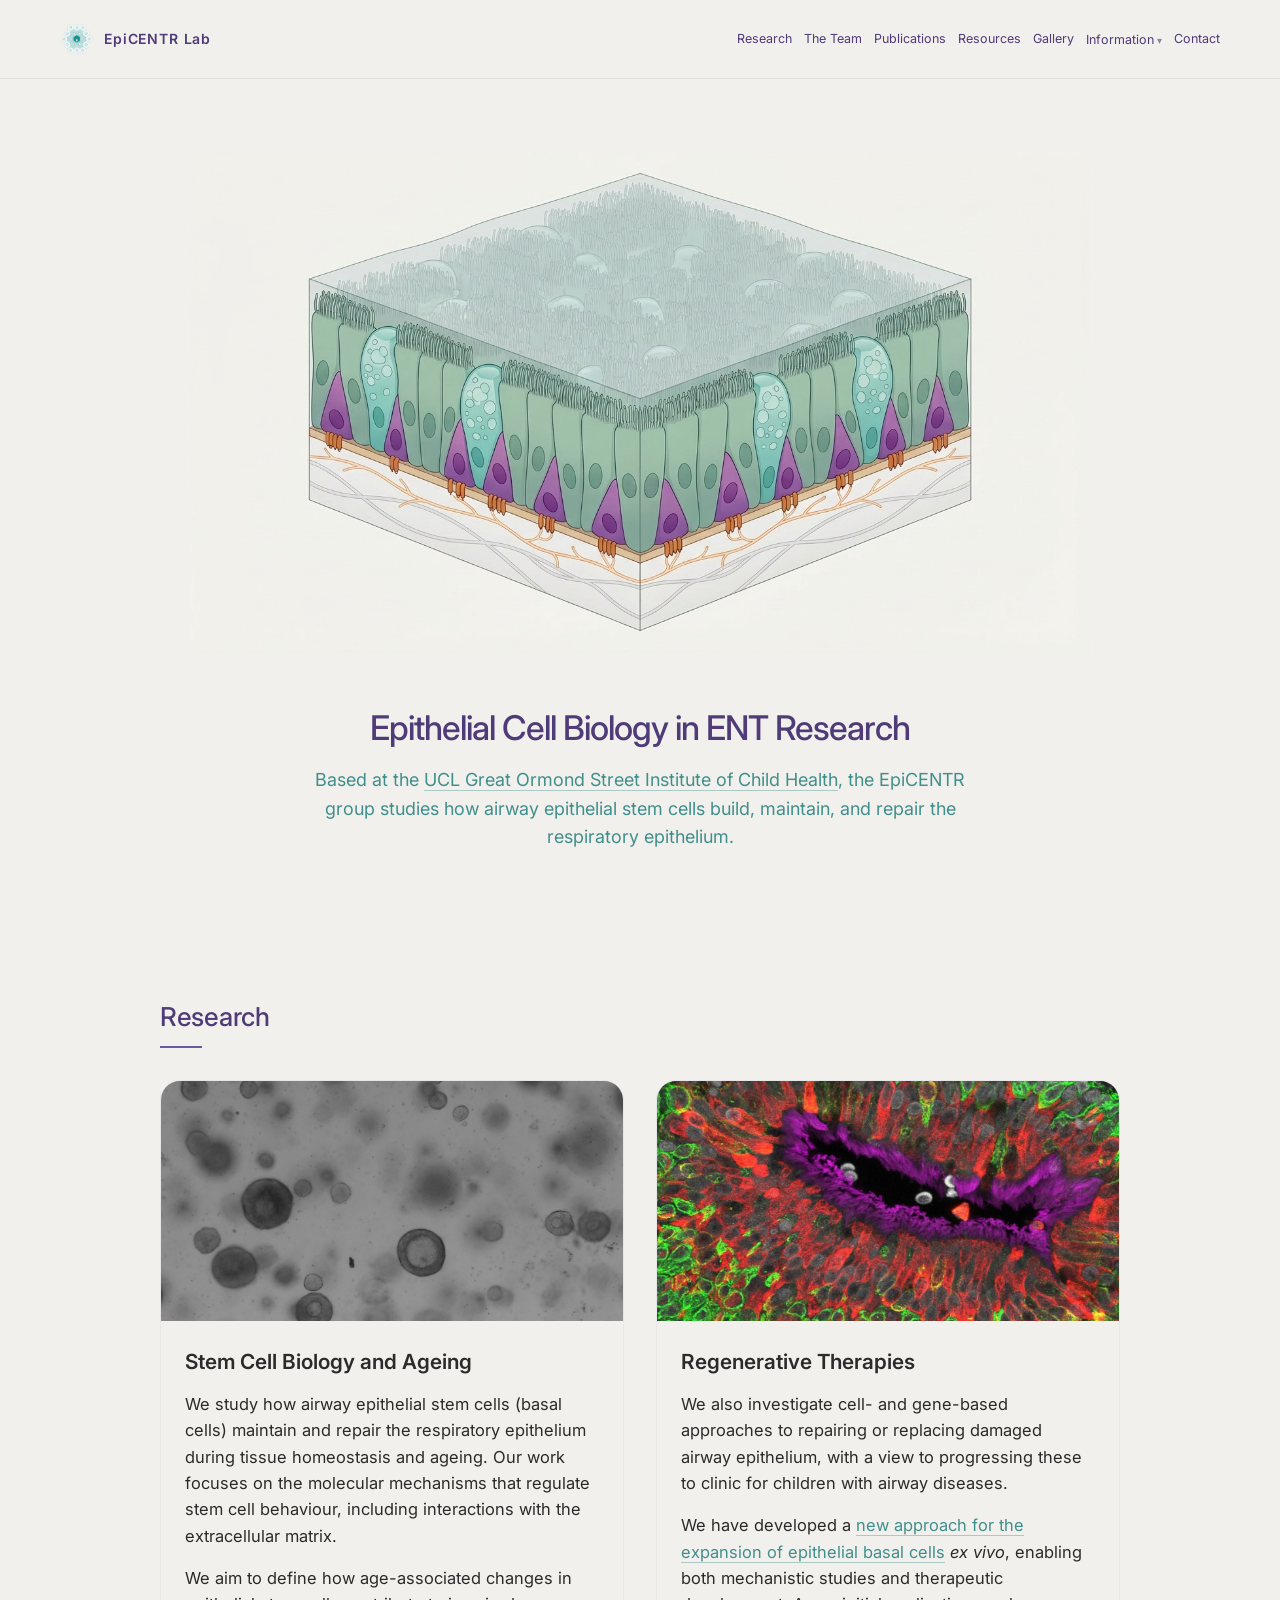
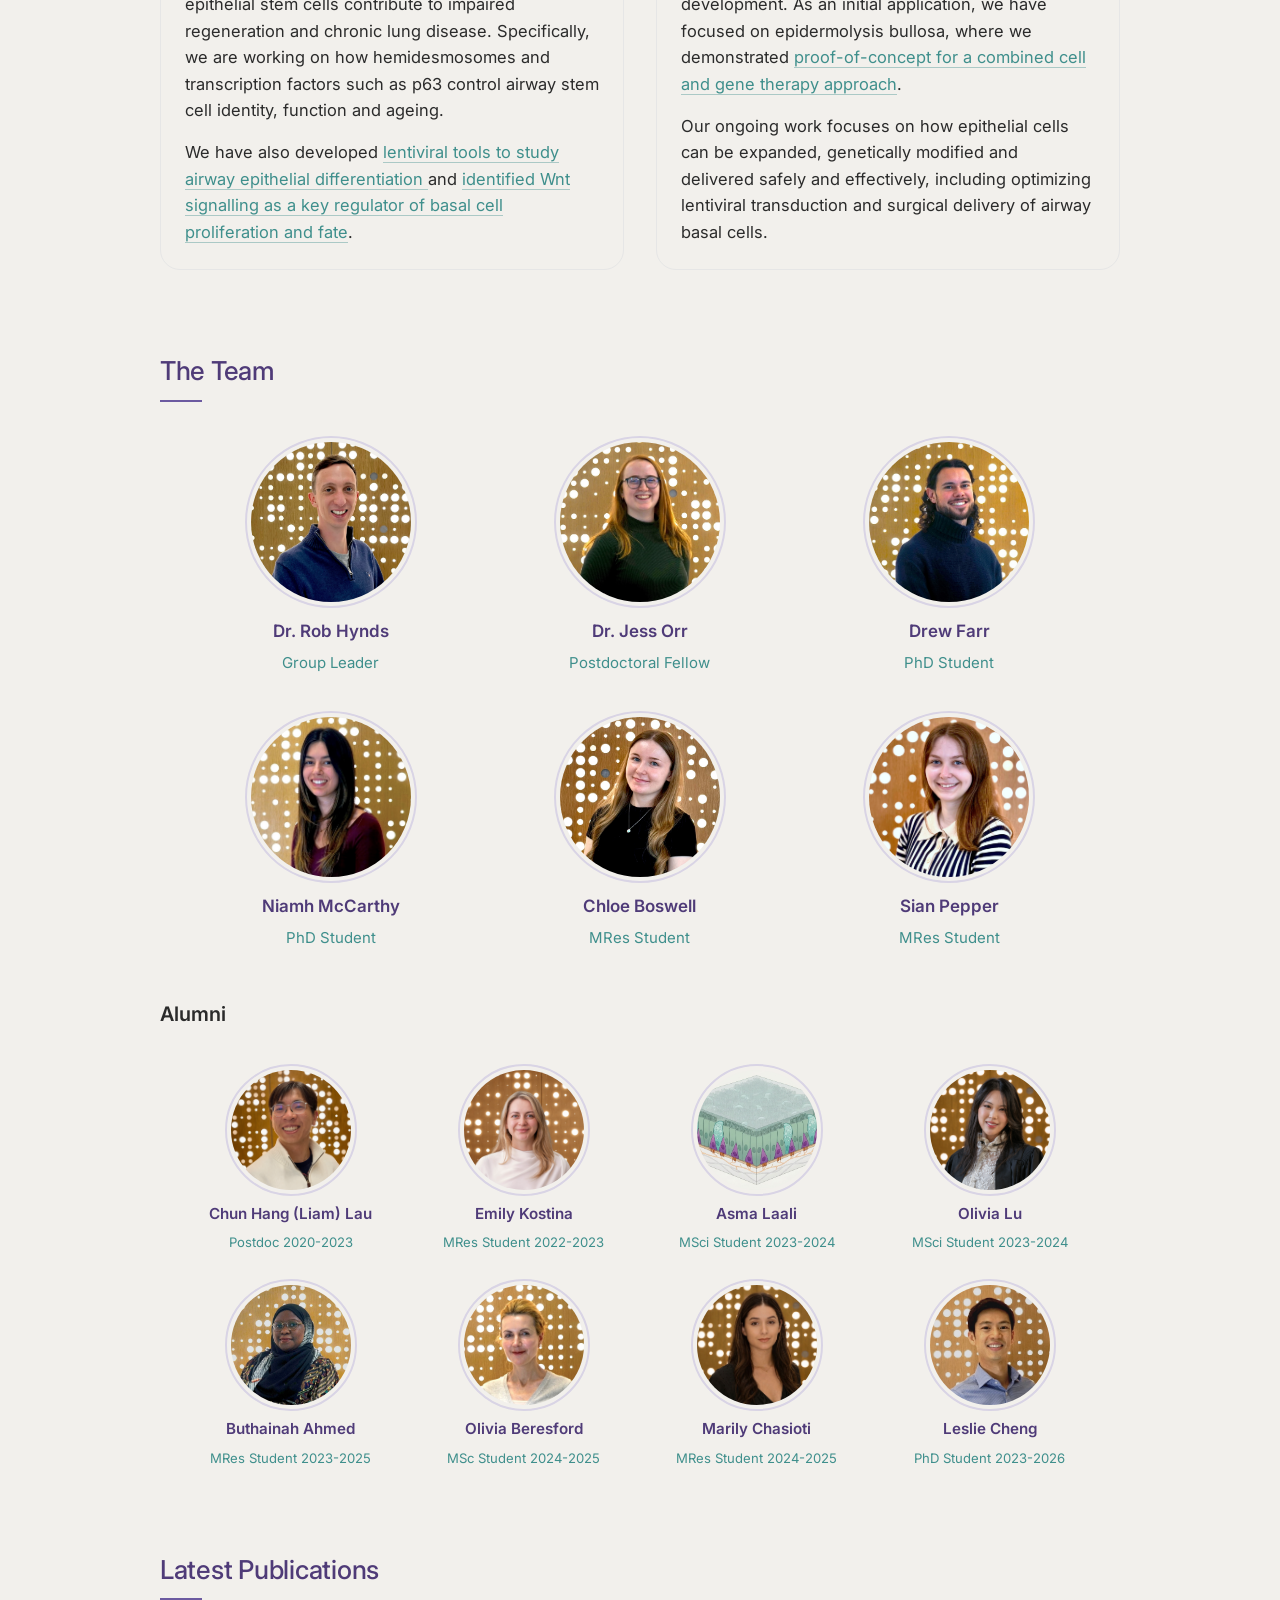
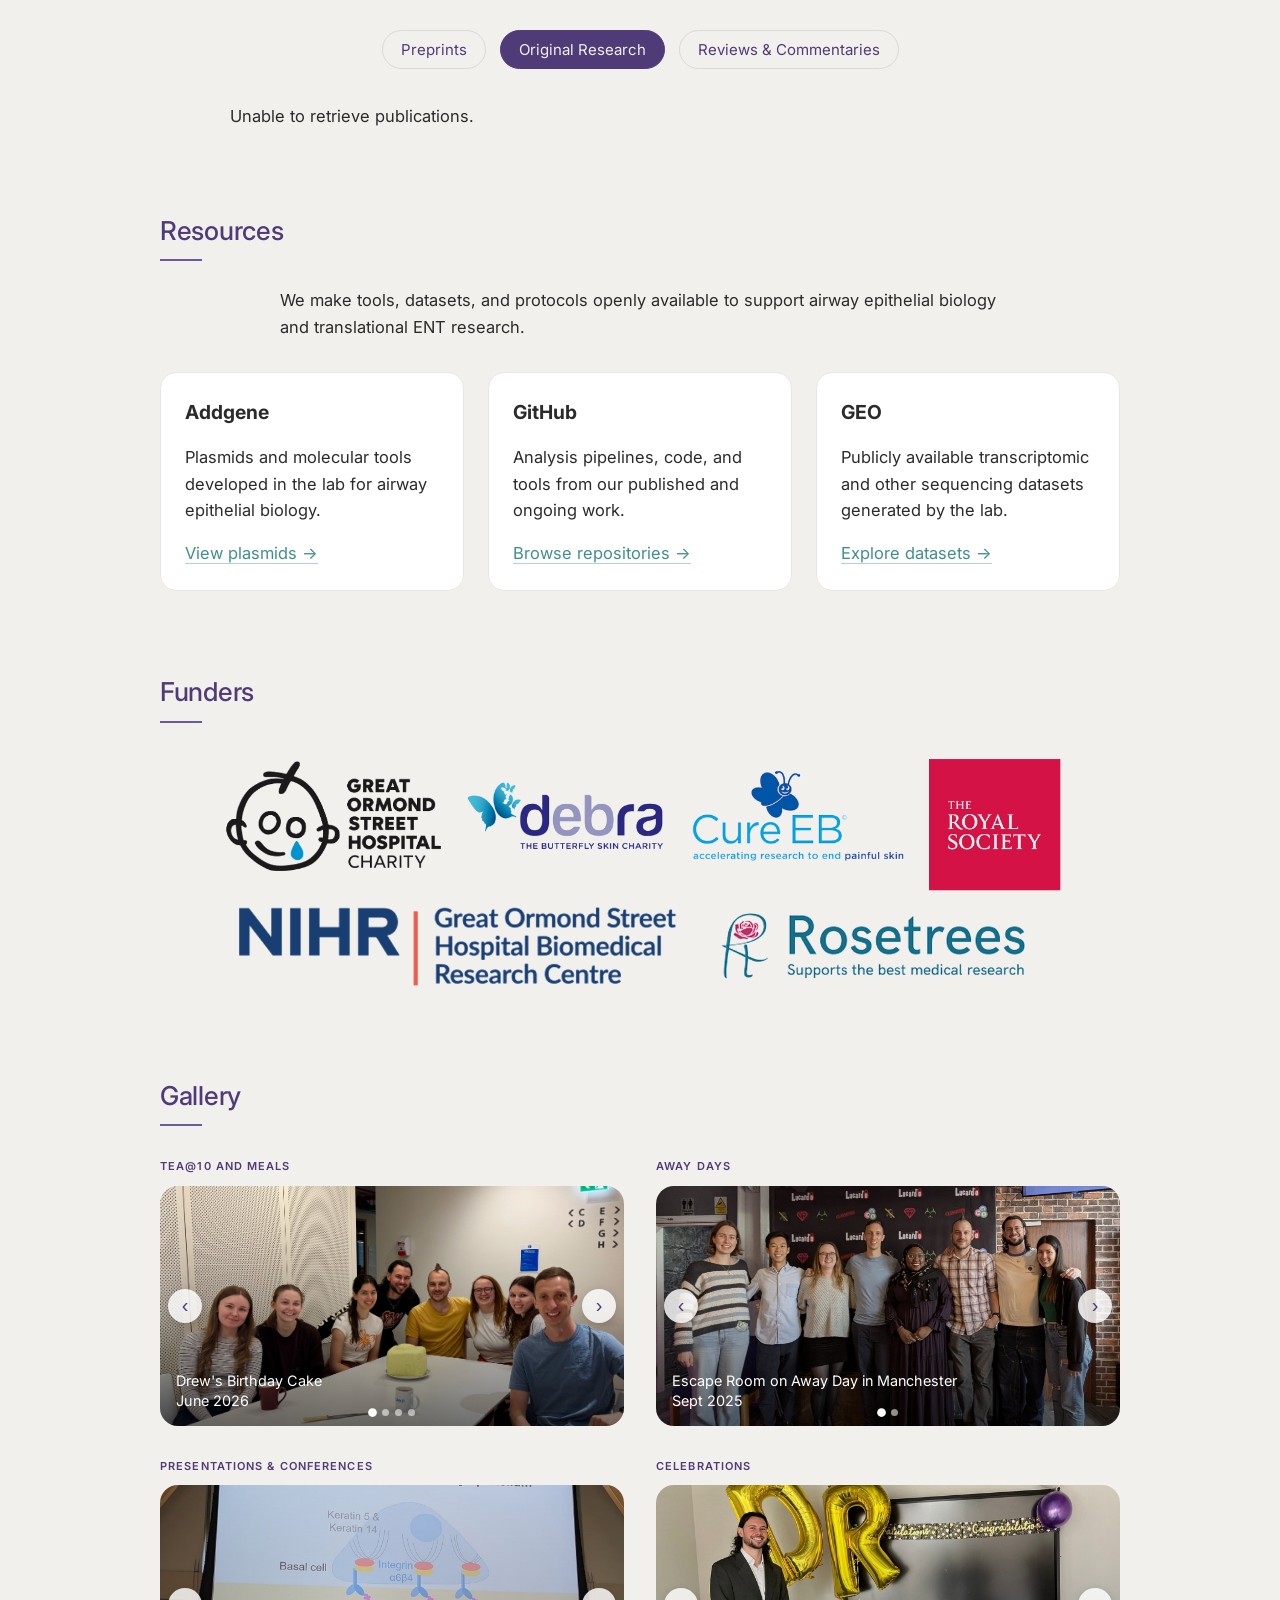
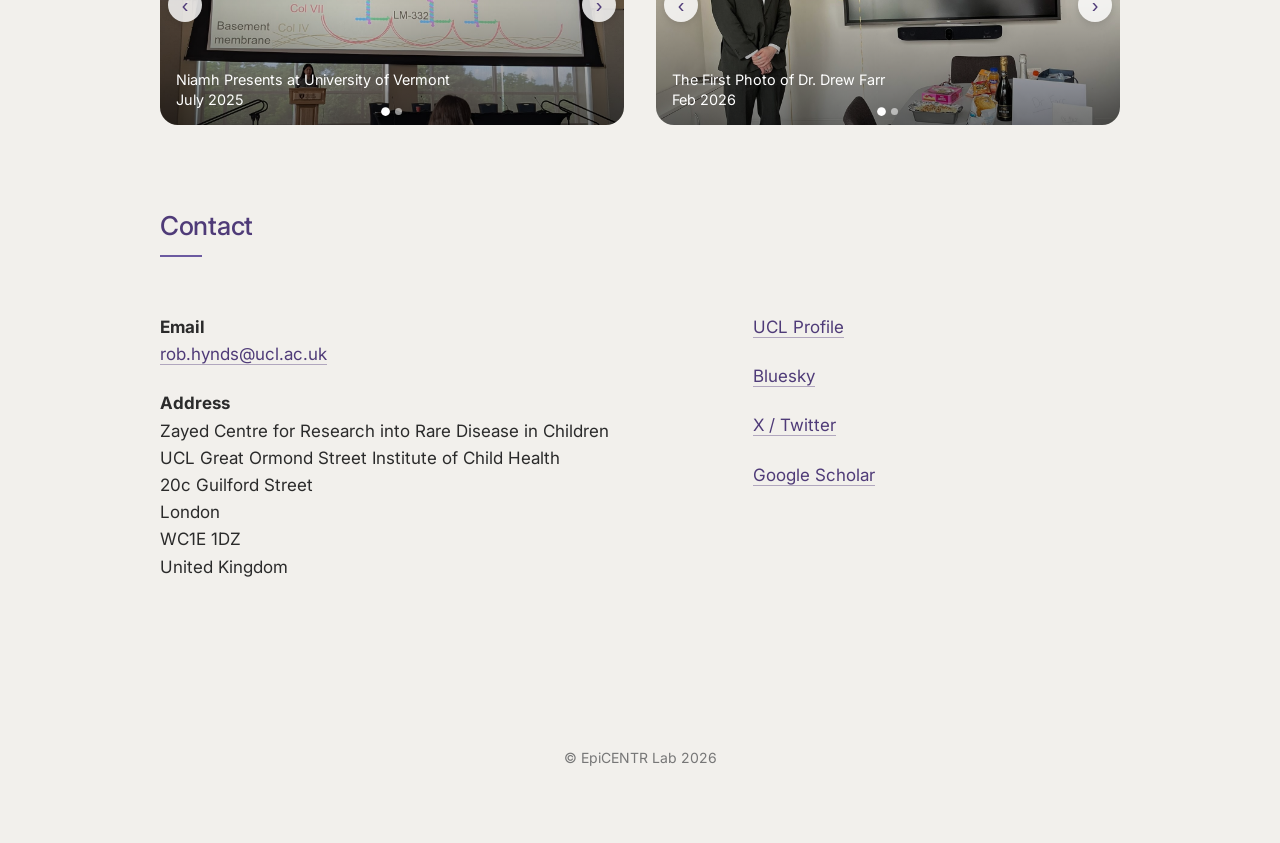
==== commit 850729dc: "Update index.html" ====
--- a/index.html
+++ b/index.html
@@ -827,7 +827,14 @@
               <div class="gallery-overlay"><span>Niamh Presents at University of Vermont<br>July 2025</span></div>
             </div>
           </div>
- 
+
+          <div class="carousel-slide">
+            <div class="gallery-photo-wrap">
+              <img src="DrewLSCN.jpg" alt="Drew Presents at the London Stem Cell Network Symposium 2026" class="gallery-photo">
+              <div class="gallery-overlay"><span>Drew Presents at the London Stem Cell Network Symposium 2026<br>May 2026</span></div>
+            </div>
+          </div>
+          
         </div><!-- /.carousel-track -->
  
         <button class="carousel-btn carousel-prev" aria-label="Previous">&#8249;</button>
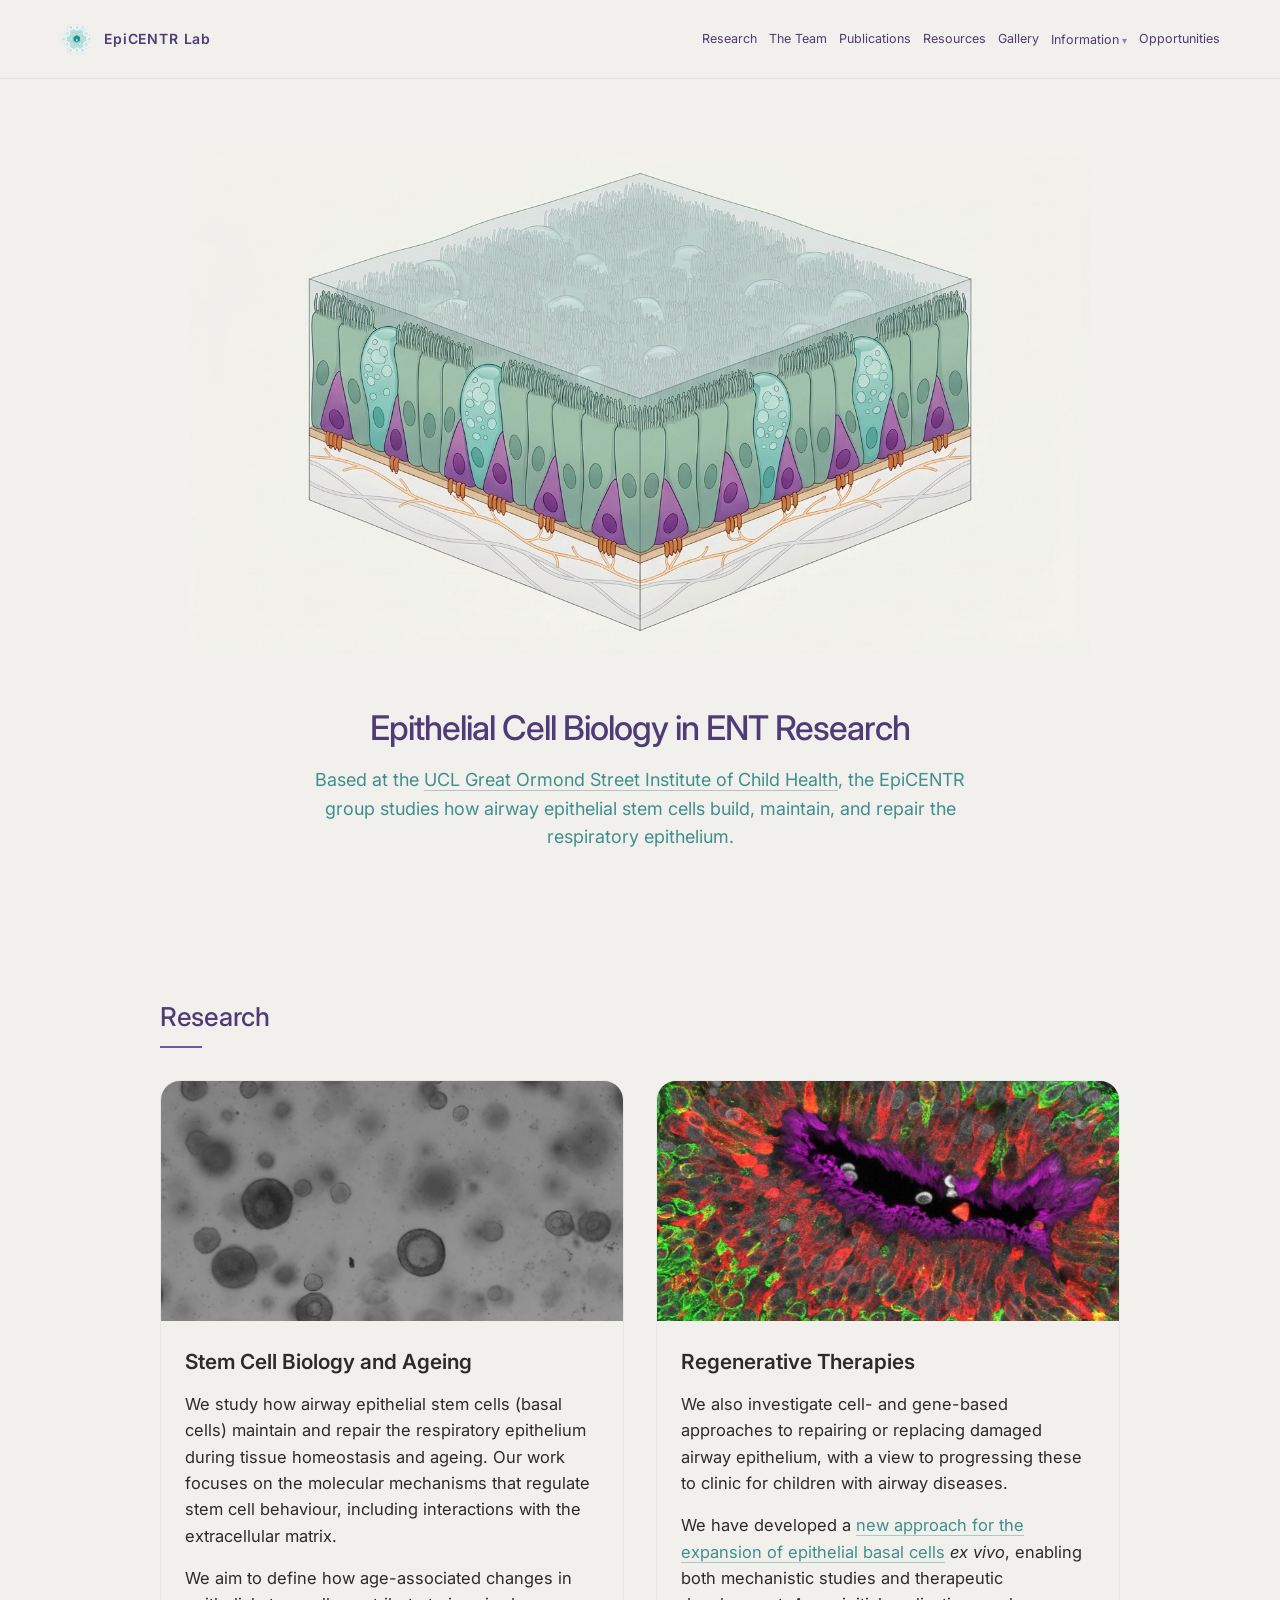
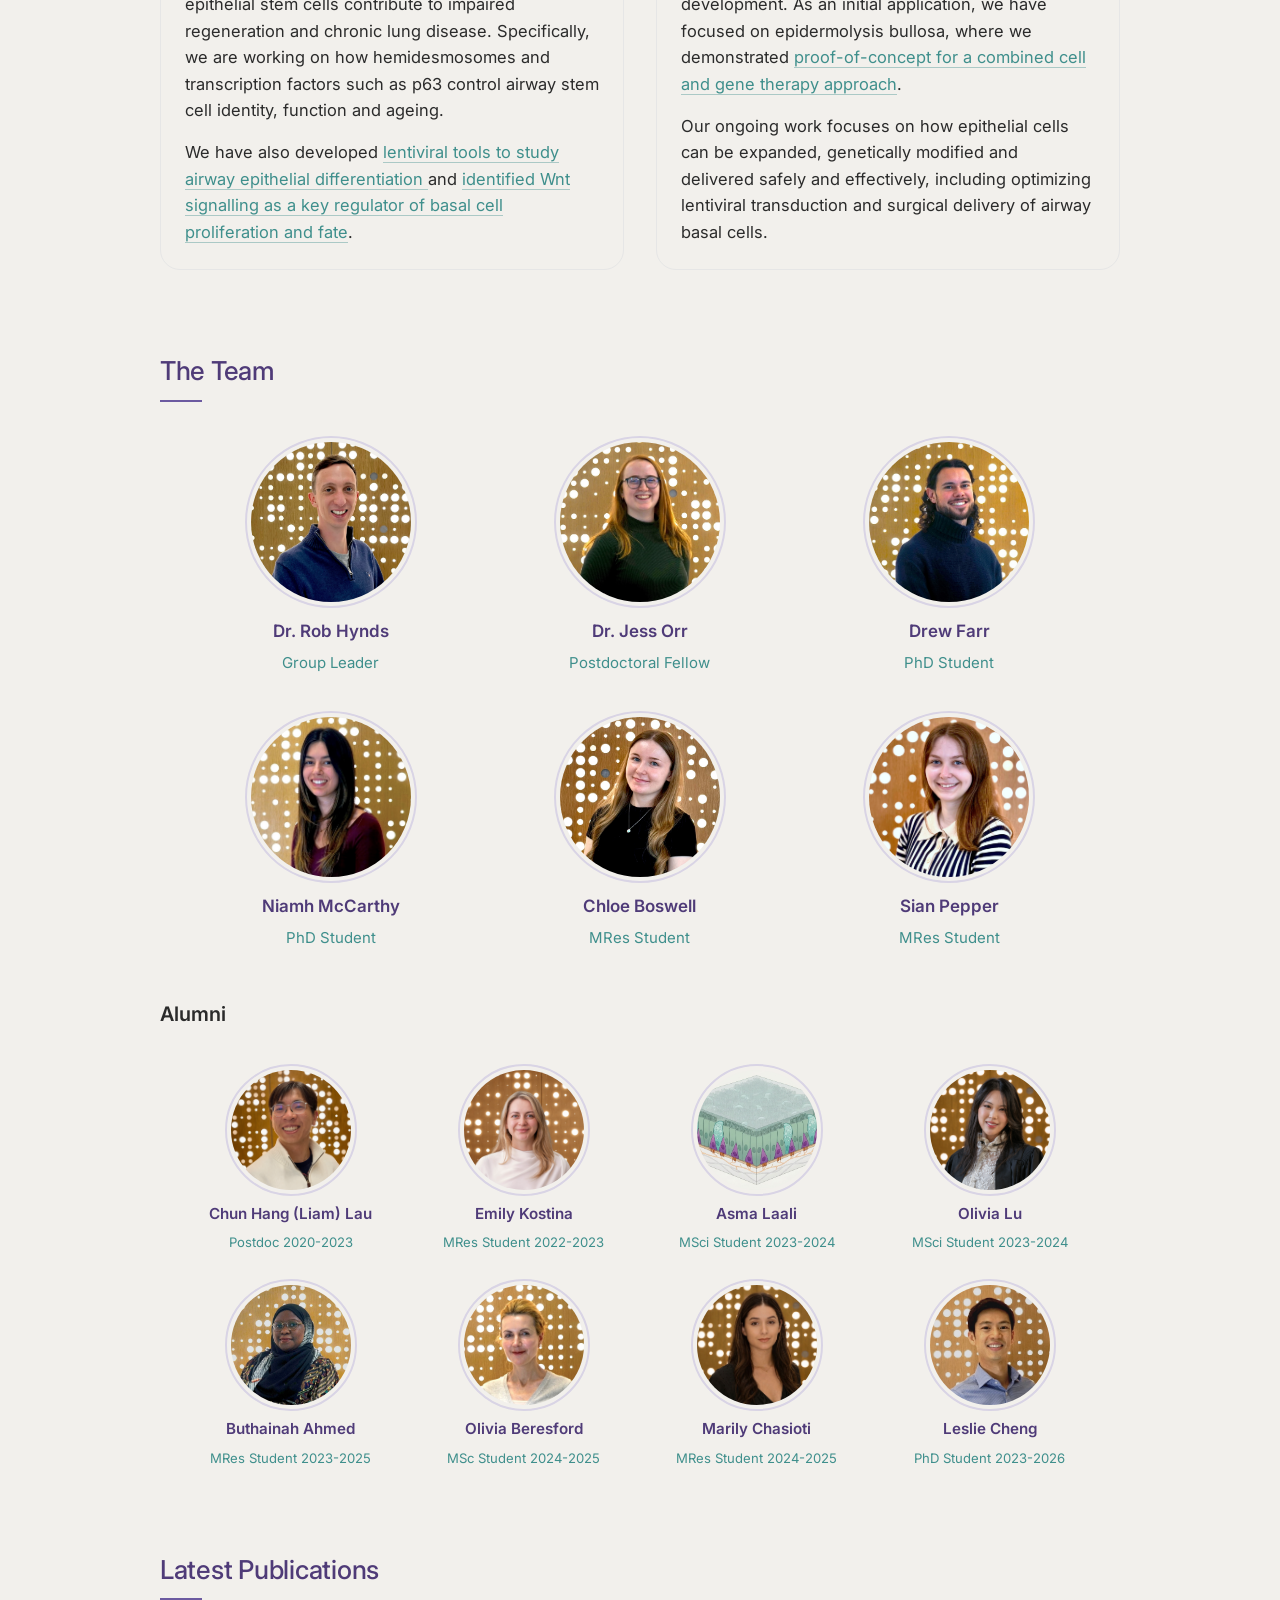
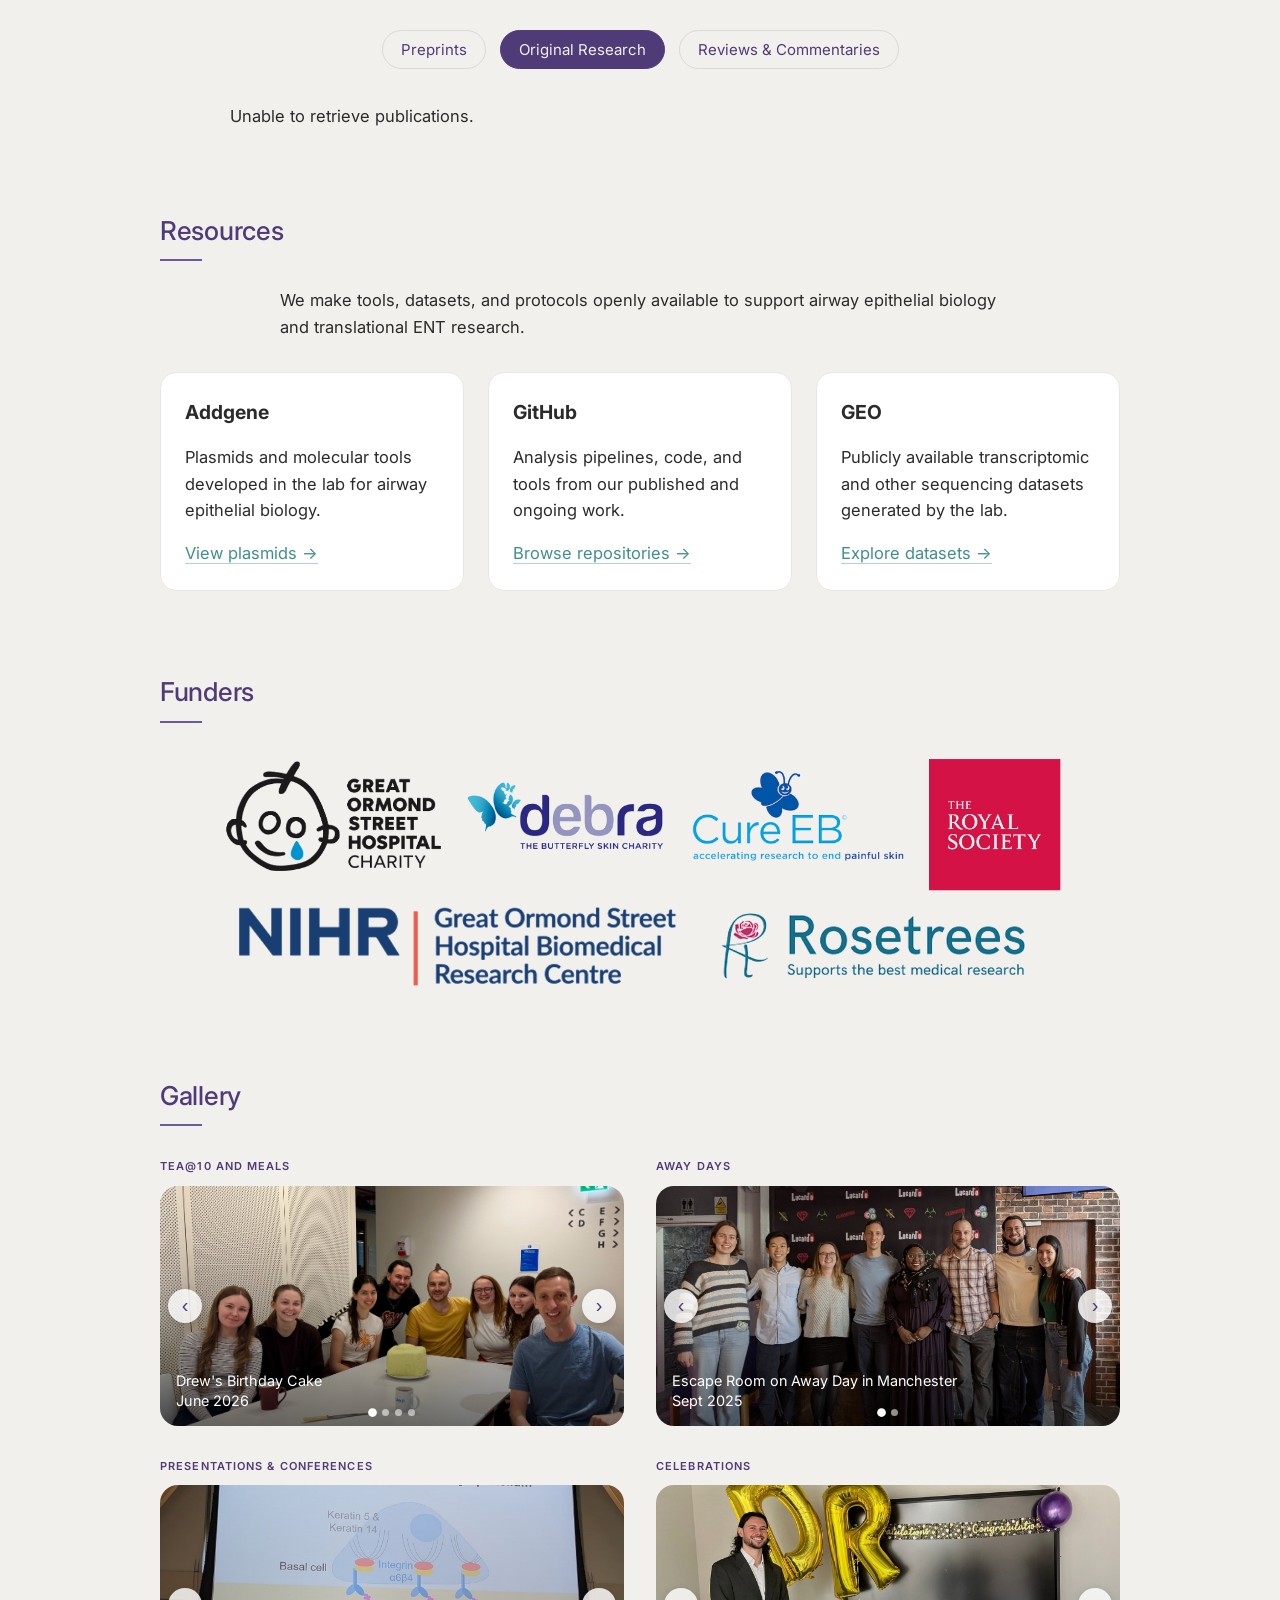
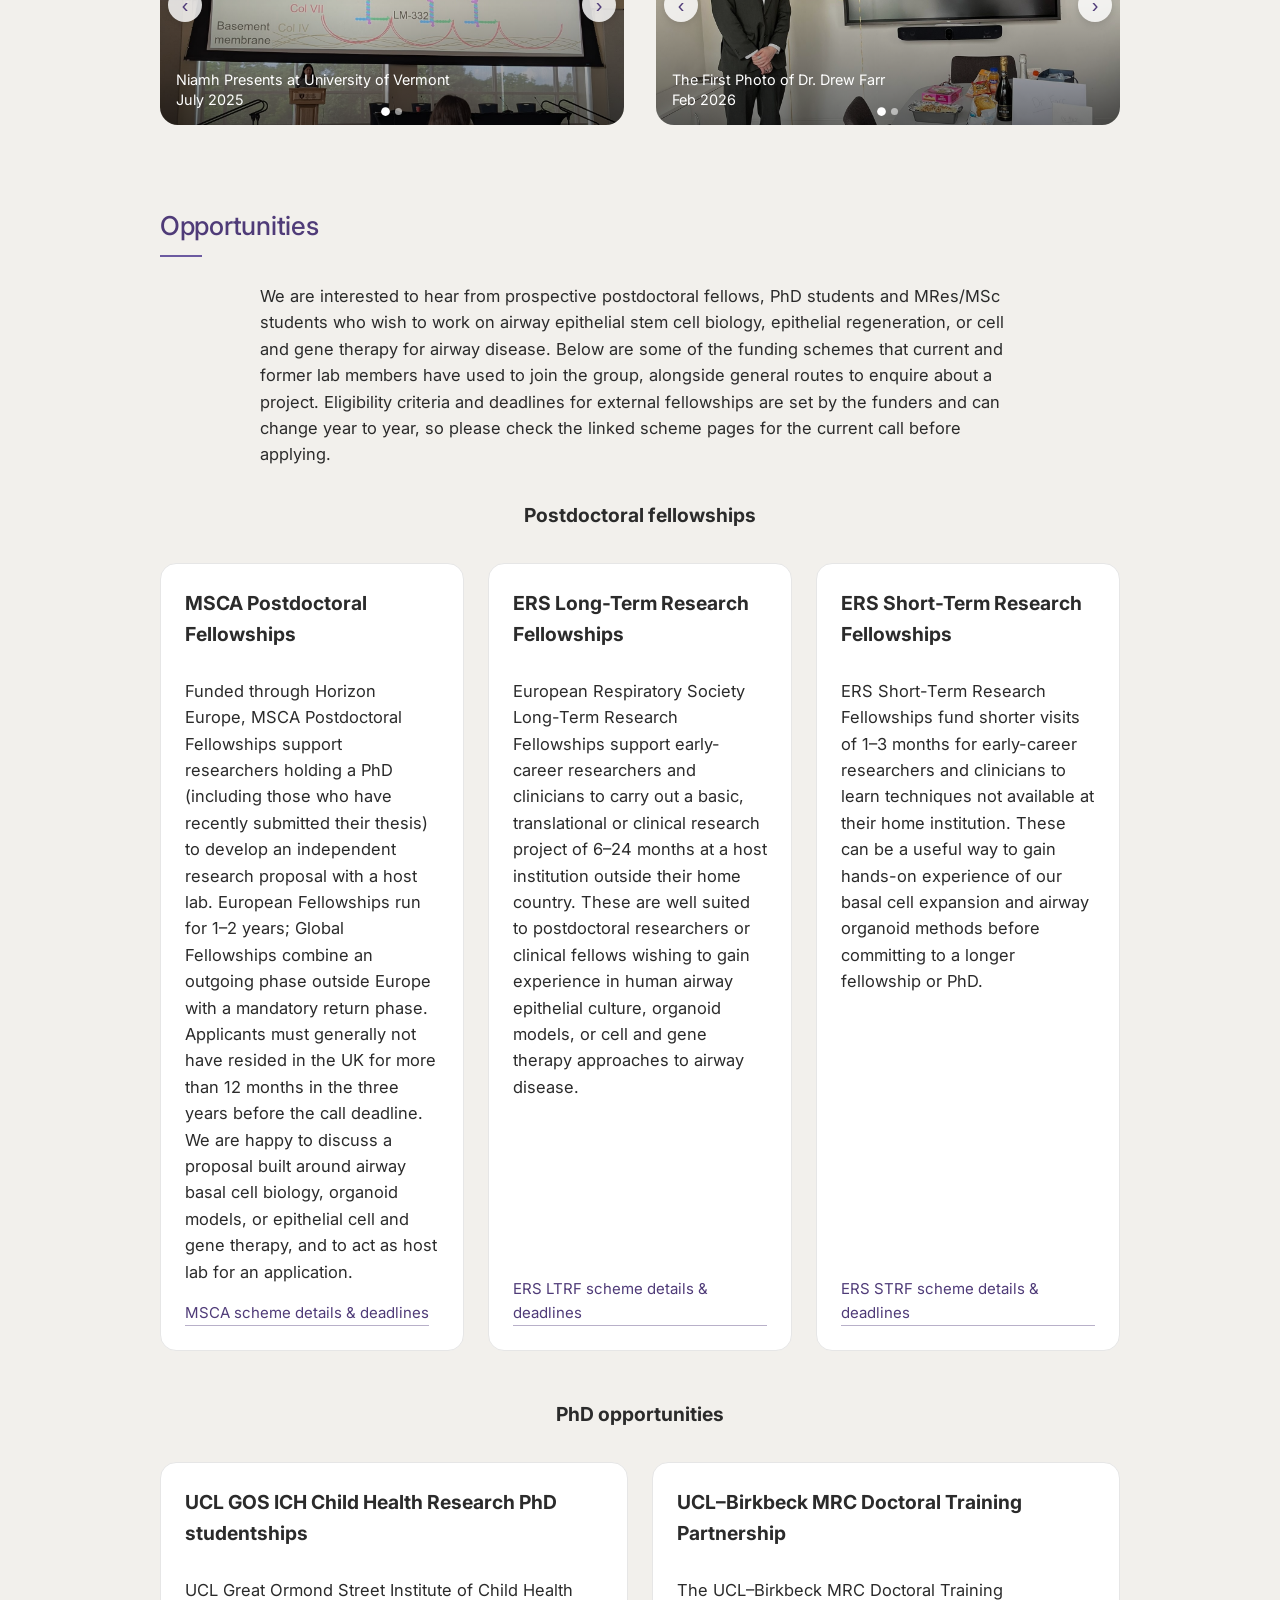
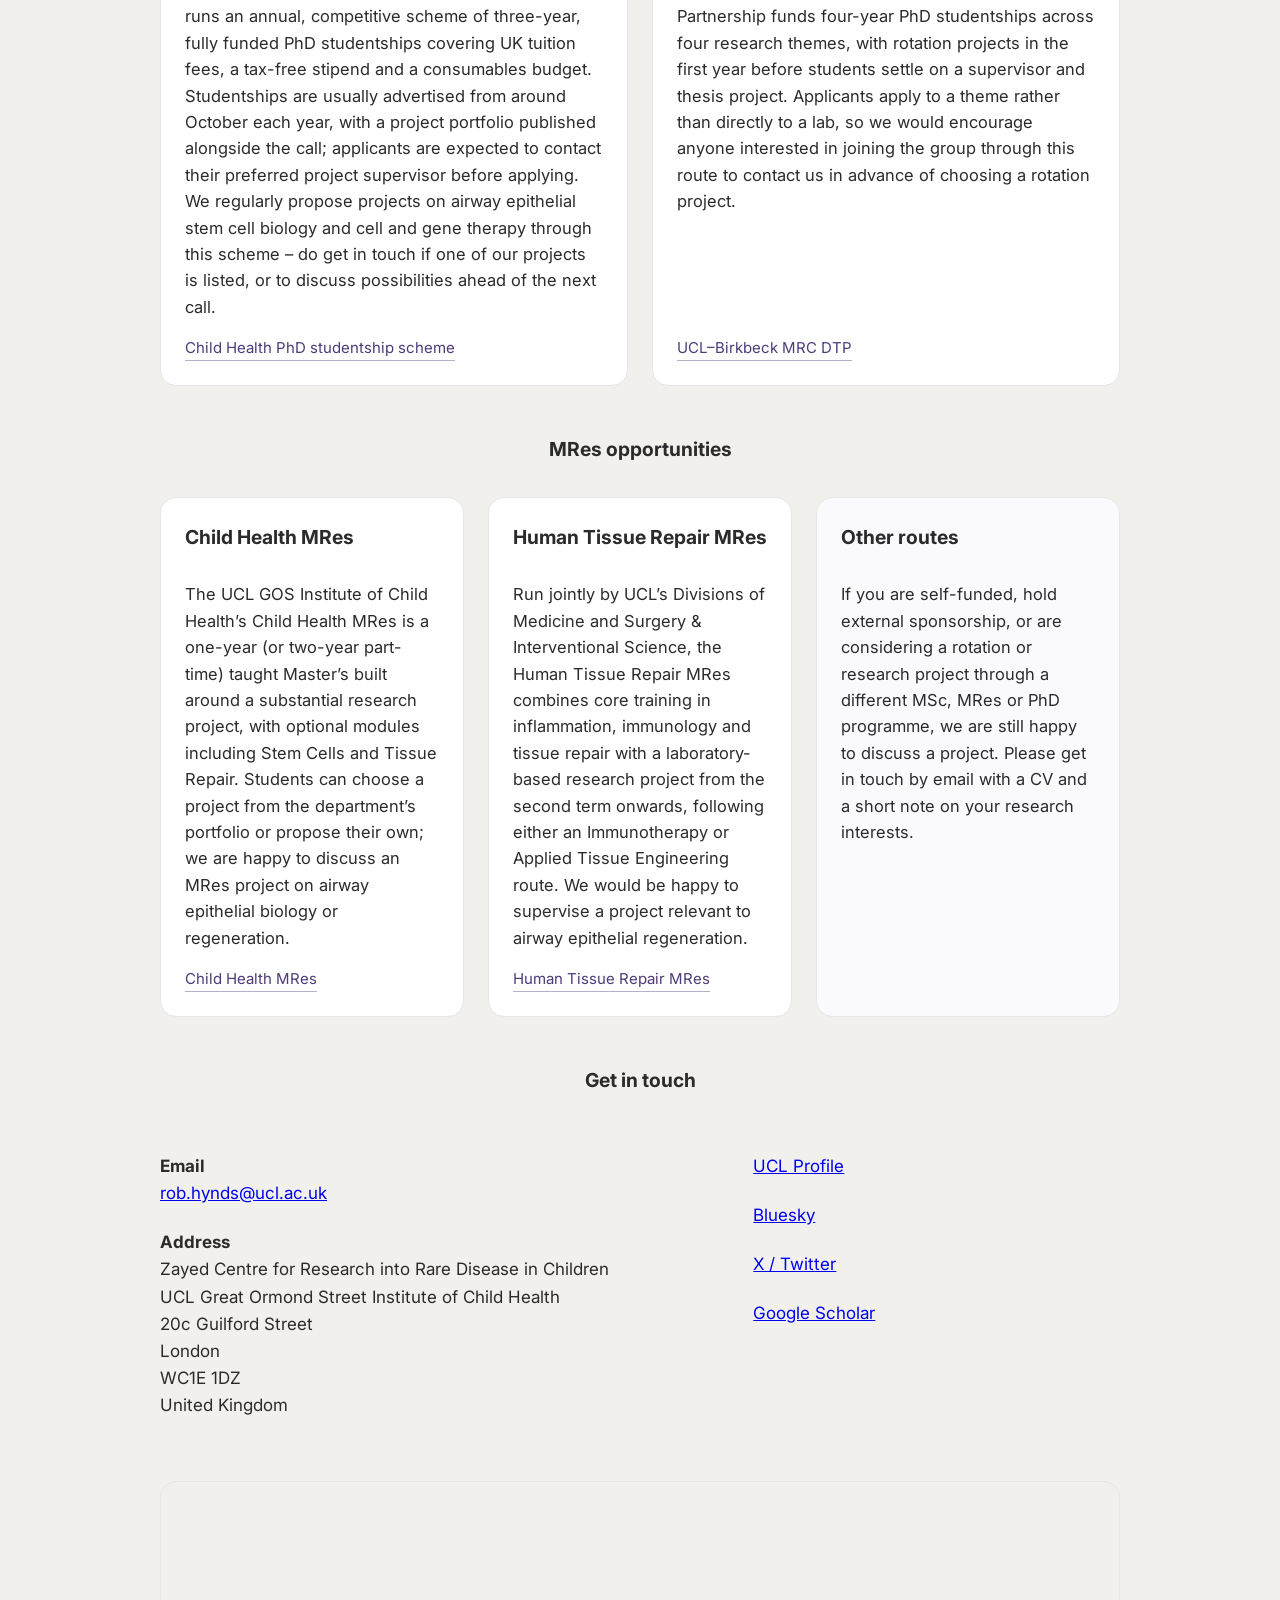
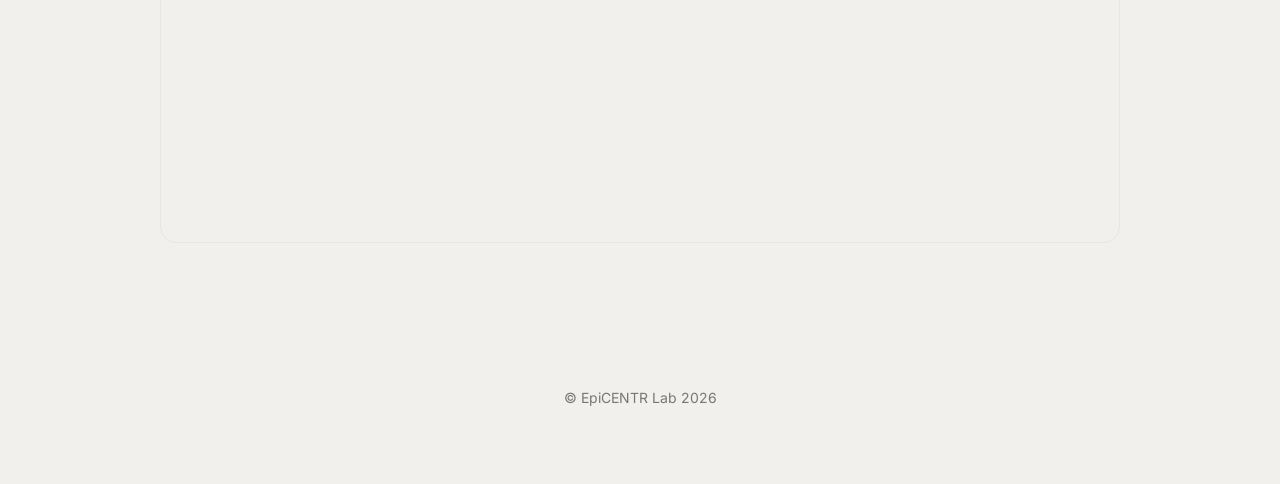
==== commit 6e80819a: "Rename index-3.html to index.html" ====
--- a/index.html
+++ b/index.html
@@ -48,7 +48,7 @@
         <a href="epidermolysis-bullosa.html">Epidermolysis bullosa &amp; the airway</a>
       </div>
     </div>
-      <a href="#contact">Contact</a>
+      <a href="#opportunities">Opportunities</a>
   </nav>
 </header>
   
@@ -920,8 +920,130 @@
 })();
 </script>
 
-<section id="contact" class="section">
-  <h2>Contact</h2>
+<section id="opportunities" class="section">
+  <div id="contact"></div>
+  <h2>Opportunities</h2>
+
+  <div class="opportunities-intro">
+    <p>
+      We are interested to hear from prospective postdoctoral fellows, PhD students and MRes/MSc students
+      who wish to work on airway epithelial stem cell biology, epithelial regeneration, or cell and gene
+      therapy for airway disease. Below are some of the funding schemes that current and former lab members
+      have used to join the group, alongside general routes to enquire about a project. Eligibility criteria
+      and deadlines for external fellowships are set by the funders and can change year to year, so please
+      check the linked scheme pages for the current call before applying.
+    </p>
+  </div>
+
+  <h3 class="opportunities-subheading">Postdoctoral fellowships</h3>
+
+  <div class="opportunities-grid">
+    <article class="opportunity-card">
+      <h3>MSCA Postdoctoral Fellowships</h3>
+      <p>
+        Funded through Horizon Europe, MSCA Postdoctoral Fellowships support researchers holding a PhD
+        (including those who have recently submitted their thesis) to develop an independent research
+        proposal with a host lab. European Fellowships run for 1&ndash;2 years; Global Fellowships combine
+        an outgoing phase outside Europe with a mandatory return phase. Applicants must generally not have
+        resided in the UK for more than 12 months in the three years before the call deadline. We are happy
+        to discuss a proposal built around airway basal cell biology, organoid models, or epithelial cell
+        and gene therapy, and to act as host lab for an application.
+      </p>
+      <a href="https://marie-sklodowska-curie-actions.ec.europa.eu/actions/postdoctoral-fellowships" target="_blank" rel="noopener noreferrer">MSCA scheme details &amp; deadlines</a>
+    </article>
+
+    <article class="opportunity-card">
+      <h3>ERS Long-Term Research Fellowships</h3>
+      <p>
+        European Respiratory Society Long-Term Research Fellowships support early-career researchers and
+        clinicians to carry out a basic, translational or clinical research project of 6&ndash;24 months at
+        a host institution outside their home country. These are well suited to postdoctoral researchers or
+        clinical fellows wishing to gain experience in human airway epithelial culture, organoid models, or
+        cell and gene therapy approaches to airway disease.
+      </p>
+      <a href="https://www.ersnet.org/education-and-professional-development/long-term-research-fellowships/" target="_blank" rel="noopener noreferrer">ERS LTRF scheme details &amp; deadlines</a>
+    </article>
+
+    <article class="opportunity-card">
+      <h3>ERS Short-Term Research Fellowships</h3>
+      <p>
+        ERS Short-Term Research Fellowships fund shorter visits of 1&ndash;3 months for early-career
+        researchers and clinicians to learn techniques not available at their home institution. These can
+        be a useful way to gain hands-on experience of our basal cell expansion and airway organoid methods
+        before committing to a longer fellowship or PhD.
+      </p>
+      <a href="https://www.ersnet.org/education-and-professional-development/short-term-research-fellowships/" target="_blank" rel="noopener noreferrer">ERS STRF scheme details &amp; deadlines</a>
+    </article>
+  </div>
+
+  <h3 class="opportunities-subheading">PhD opportunities</h3>
+
+  <div class="opportunities-grid">
+    <article class="opportunity-card">
+      <h3>UCL GOS ICH Child Health Research PhD studentships</h3>
+      <p>
+        UCL Great Ormond Street Institute of Child Health runs an annual, competitive scheme of three-year,
+        fully funded PhD studentships covering UK tuition fees, a tax-free stipend and a consumables budget.
+        Studentships are usually advertised from around October each year, with a project portfolio published
+        alongside the call; applicants are expected to contact their preferred project supervisor before
+        applying. We regularly propose projects on airway epithelial stem cell biology and cell and gene
+        therapy through this scheme &ndash; do get in touch if one of our projects is listed, or to discuss
+        possibilities ahead of the next call.
+      </p>
+      <a href="https://www.ucl.ac.uk/population-health-sciences/child-health/study/postgraduate-research-degrees/phd-studentships-child-health" target="_blank" rel="noopener noreferrer">Child Health PhD studentship scheme</a>
+    </article>
+
+    <article class="opportunity-card">
+      <h3>UCL&ndash;Birkbeck MRC Doctoral Training Partnership</h3>
+      <p>
+        The UCL&ndash;Birkbeck MRC Doctoral Training Partnership funds four-year PhD studentships across
+        four research themes, with rotation projects in the first year before students settle on a supervisor
+        and thesis project. Applicants apply to a theme rather than directly to a lab, so we would encourage
+        anyone interested in joining the group through this route to contact us in advance of choosing a
+        rotation project.
+      </p>
+      <a href="https://www.uclbbk-mrcdtp.ac.uk" target="_blank" rel="noopener noreferrer">UCL&ndash;Birkbeck MRC DTP</a>
+    </article>
+  </div>
+
+  <h3 class="opportunities-subheading">MRes opportunities</h3>
+
+  <div class="opportunities-grid">
+    <article class="opportunity-card">
+      <h3>Child Health MRes</h3>
+      <p>
+        The UCL GOS Institute of Child Health&rsquo;s Child Health MRes is a one-year (or two-year part-time)
+        taught Master&rsquo;s built around a substantial research project, with optional modules including
+        Stem Cells and Tissue Repair. Students can choose a project from the department&rsquo;s portfolio or
+        propose their own; we are happy to discuss an MRes project on airway epithelial biology or
+        regeneration.
+      </p>
+      <a href="https://www.ucl.ac.uk/prospective-students/graduate/taught-degrees/child-health-mres" target="_blank" rel="noopener noreferrer">Child Health MRes</a>
+    </article>
+
+    <article class="opportunity-card">
+      <h3>Human Tissue Repair MRes</h3>
+      <p>
+        Run jointly by UCL&rsquo;s Divisions of Medicine and Surgery &amp; Interventional Science, the Human
+        Tissue Repair MRes combines core training in inflammation, immunology and tissue repair with a
+        laboratory-based research project from the second term onwards, following either an Immunotherapy or
+        Applied Tissue Engineering route. We would be happy to supervise a project relevant to airway
+        epithelial regeneration.
+      </p>
+      <a href="https://www.ucl.ac.uk/prospective-students/graduate/taught-degrees/human-tissue-repair-mres" target="_blank" rel="noopener noreferrer">Human Tissue Repair MRes</a>
+    </article>
+
+    <article class="opportunity-card opportunity-card--general">
+      <h3>Other routes</h3>
+      <p>
+        If you are self-funded, hold external sponsorship, or are considering a rotation or research project
+        through a different MSc, MRes or PhD programme, we are still happy to discuss a project. Please get
+        in touch by email with a CV and a short note on your research interests.
+      </p>
+    </article>
+  </div>
+
+  <h3 class="opportunities-subheading">Get in touch</h3>
 
   <div class="contact-grid">
     <div class="contact-left">
@@ -959,6 +1081,19 @@
       </p>
     </div>
   </div>
+
+  <div class="map-wrap">
+    <iframe
+      src="https://www.google.com/maps/embed/v1/place?key=YOUR_GOOGLE_MAPS_API_KEY&q=Zayed+Centre+for+Research,20c+Guilford+Street,London+WC1E+1DZ"
+      width="100%"
+      height="360"
+      style="border:0"
+      allowfullscreen=""
+      loading="lazy"
+      referrerpolicy="no-referrer-when-downgrade"
+      title="Map showing the location of the EpiCENTR Lab at the Zayed Centre for Research, UCL Great Ormond Street Institute of Child Health">
+    </iframe>
+  </div>
 </section>
 
 <footer>
--- a/styles.css
+++ b/styles.css
@@ -744,6 +744,80 @@
   transform: scale(1.25);
 }
 
+/* OPPORTUNITIES */
+
+.opportunities-intro {
+  max-width: 760px;
+  margin: 0 auto 2rem;
+}
+
+.opportunities-grid {
+  display: grid;
+  grid-template-columns: repeat(auto-fit, minmax(260px, 1fr));
+  gap: 1.5rem;
+  margin-top: 2rem;
+  margin-bottom: 3rem;
+}
+
+.opportunity-card {
+  background: #fff;
+  border: 1px solid #e6e6e6;
+  border-radius: 16px;
+  padding: 1.5rem;
+  transition: transform 0.2s ease, box-shadow 0.2s ease;
+  display: flex;
+  flex-direction: column;
+}
+
+.opportunity-card:hover {
+  transform: translateY(-2px);
+  box-shadow: 0 8px 24px rgba(0, 0, 0, 0.08);
+}
+
+.opportunity-card h3 {
+  margin-top: 0;
+  margin-bottom: 0.75rem;
+}
+
+.opportunity-card p {
+  margin-bottom: 1rem;
+  line-height: 1.6;
+  flex: 1 1 auto;
+}
+
+.opportunity-card a {
+  color: #4f3b78;
+  text-decoration: none;
+  border-bottom: 1px solid rgba(79, 59, 120, 0.4);
+  align-self: flex-start;
+  font-size: 15px;
+}
+
+.opportunity-card a:hover {
+  border-bottom-color: #4f3b78;
+}
+
+.opportunity-card--general {
+  background: #faf9fc;
+}
+
+.opportunities-subheading {
+  text-align: center;
+  margin-bottom: 1.5rem;
+}
+
+.map-wrap {
+  max-width: 1000px;
+  margin: 2.5rem auto 0;
+  border-radius: 16px;
+  overflow: hidden;
+  border: 1px solid #e6e6e6;
+}
+
+.map-wrap iframe {
+  display: block;
+}
+
 /* CONTACT */
 
 .contact-grid {
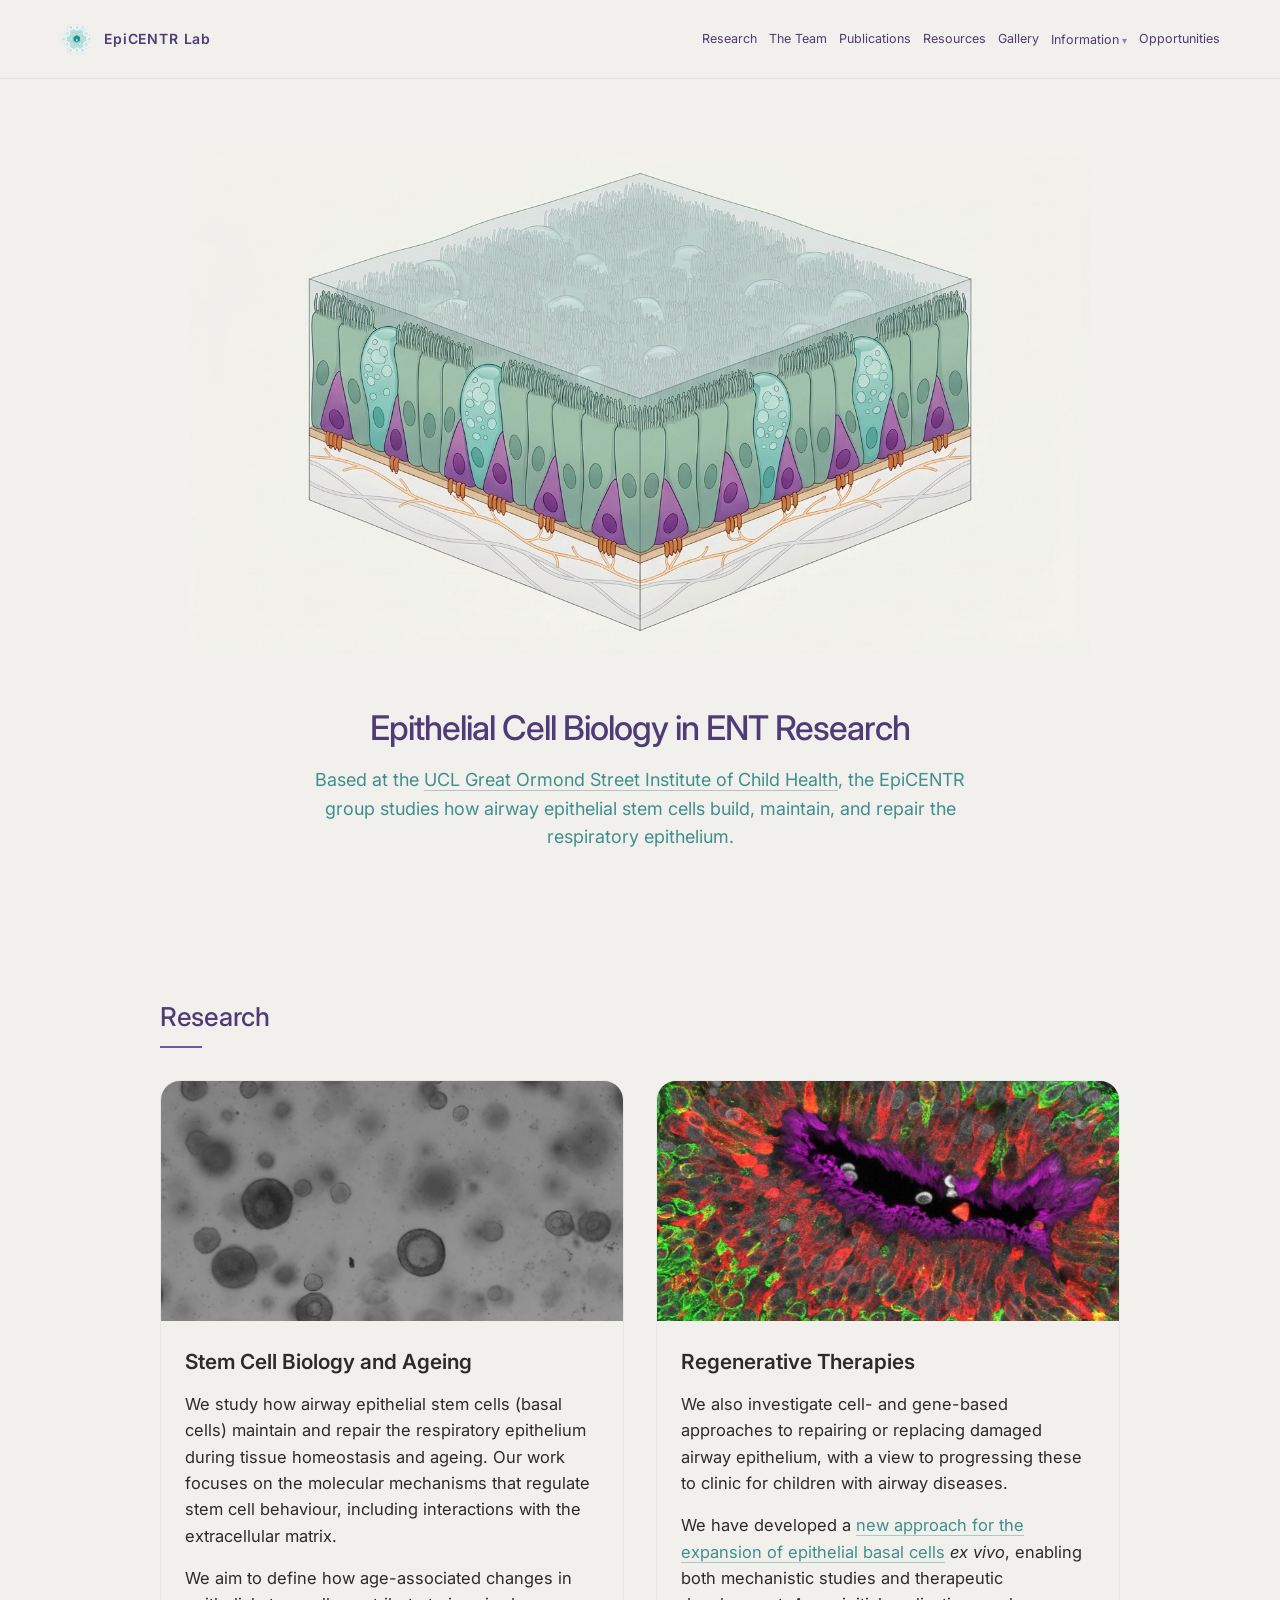
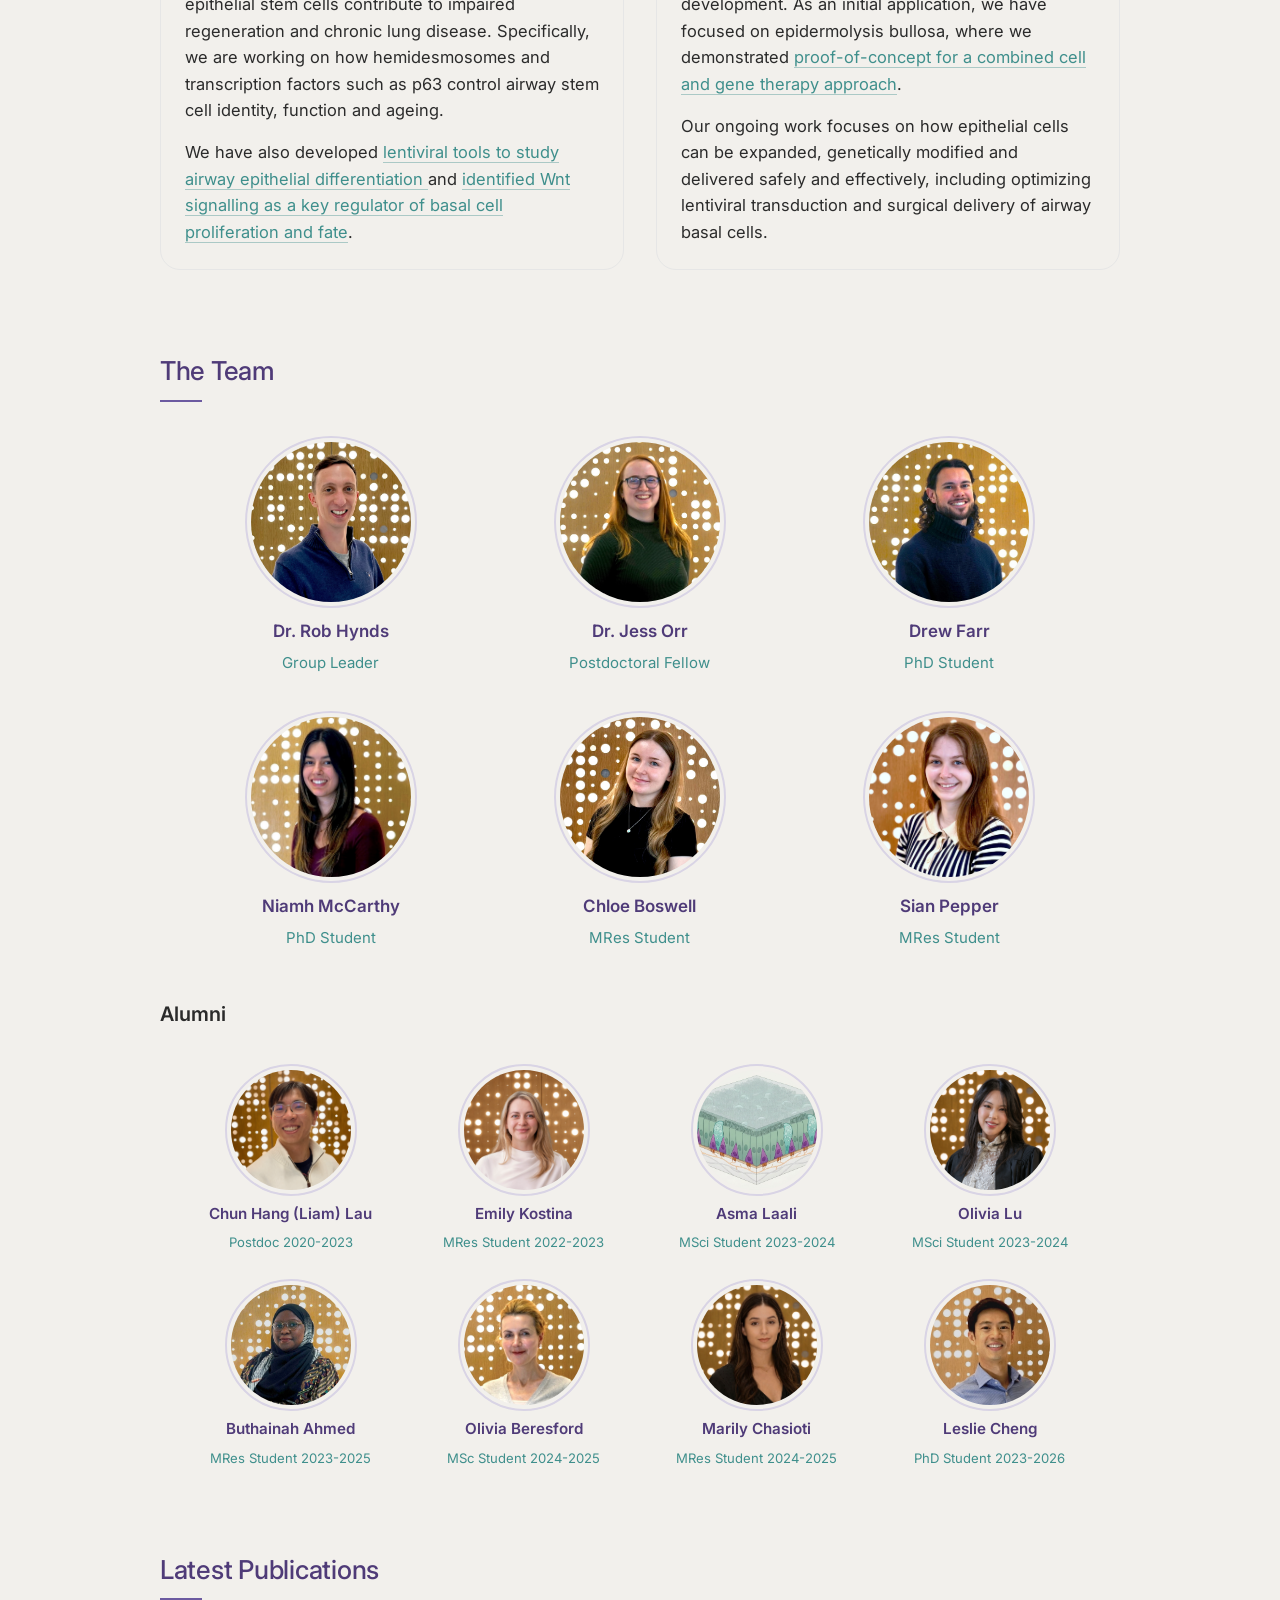
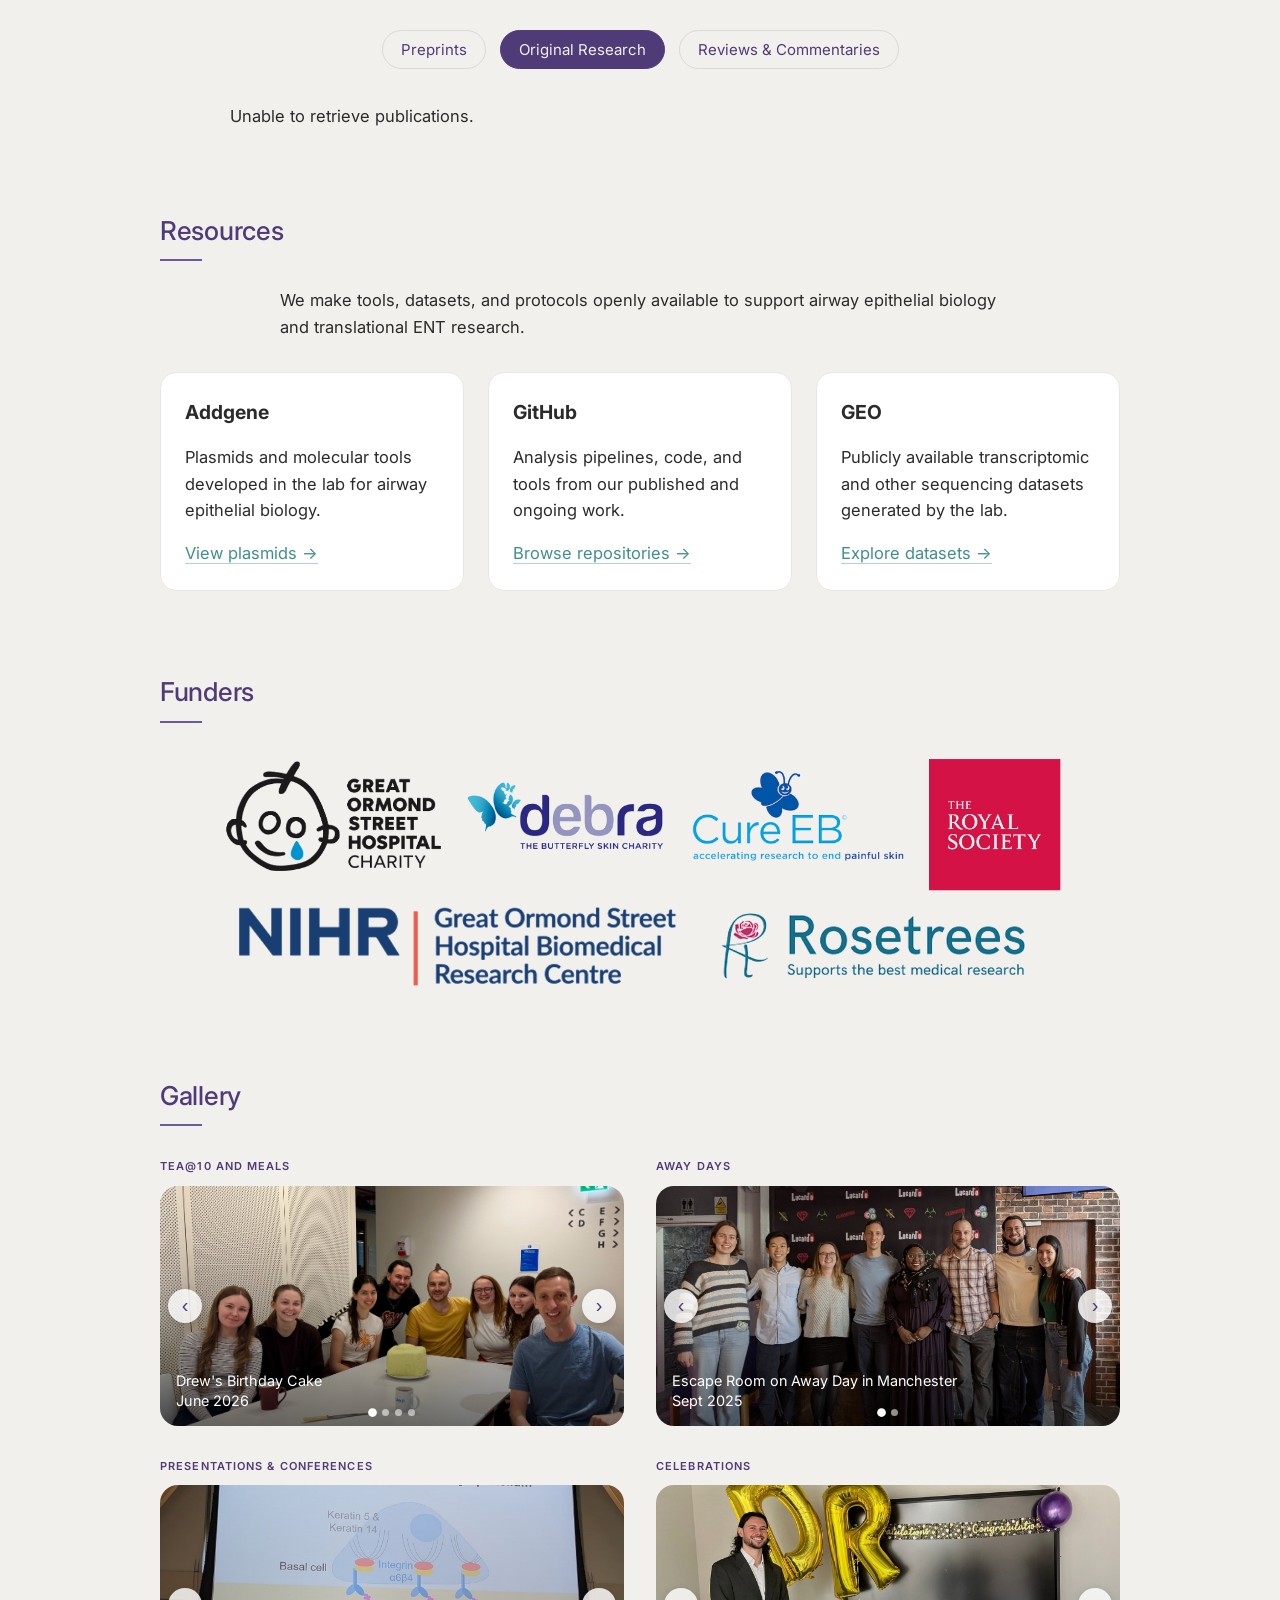
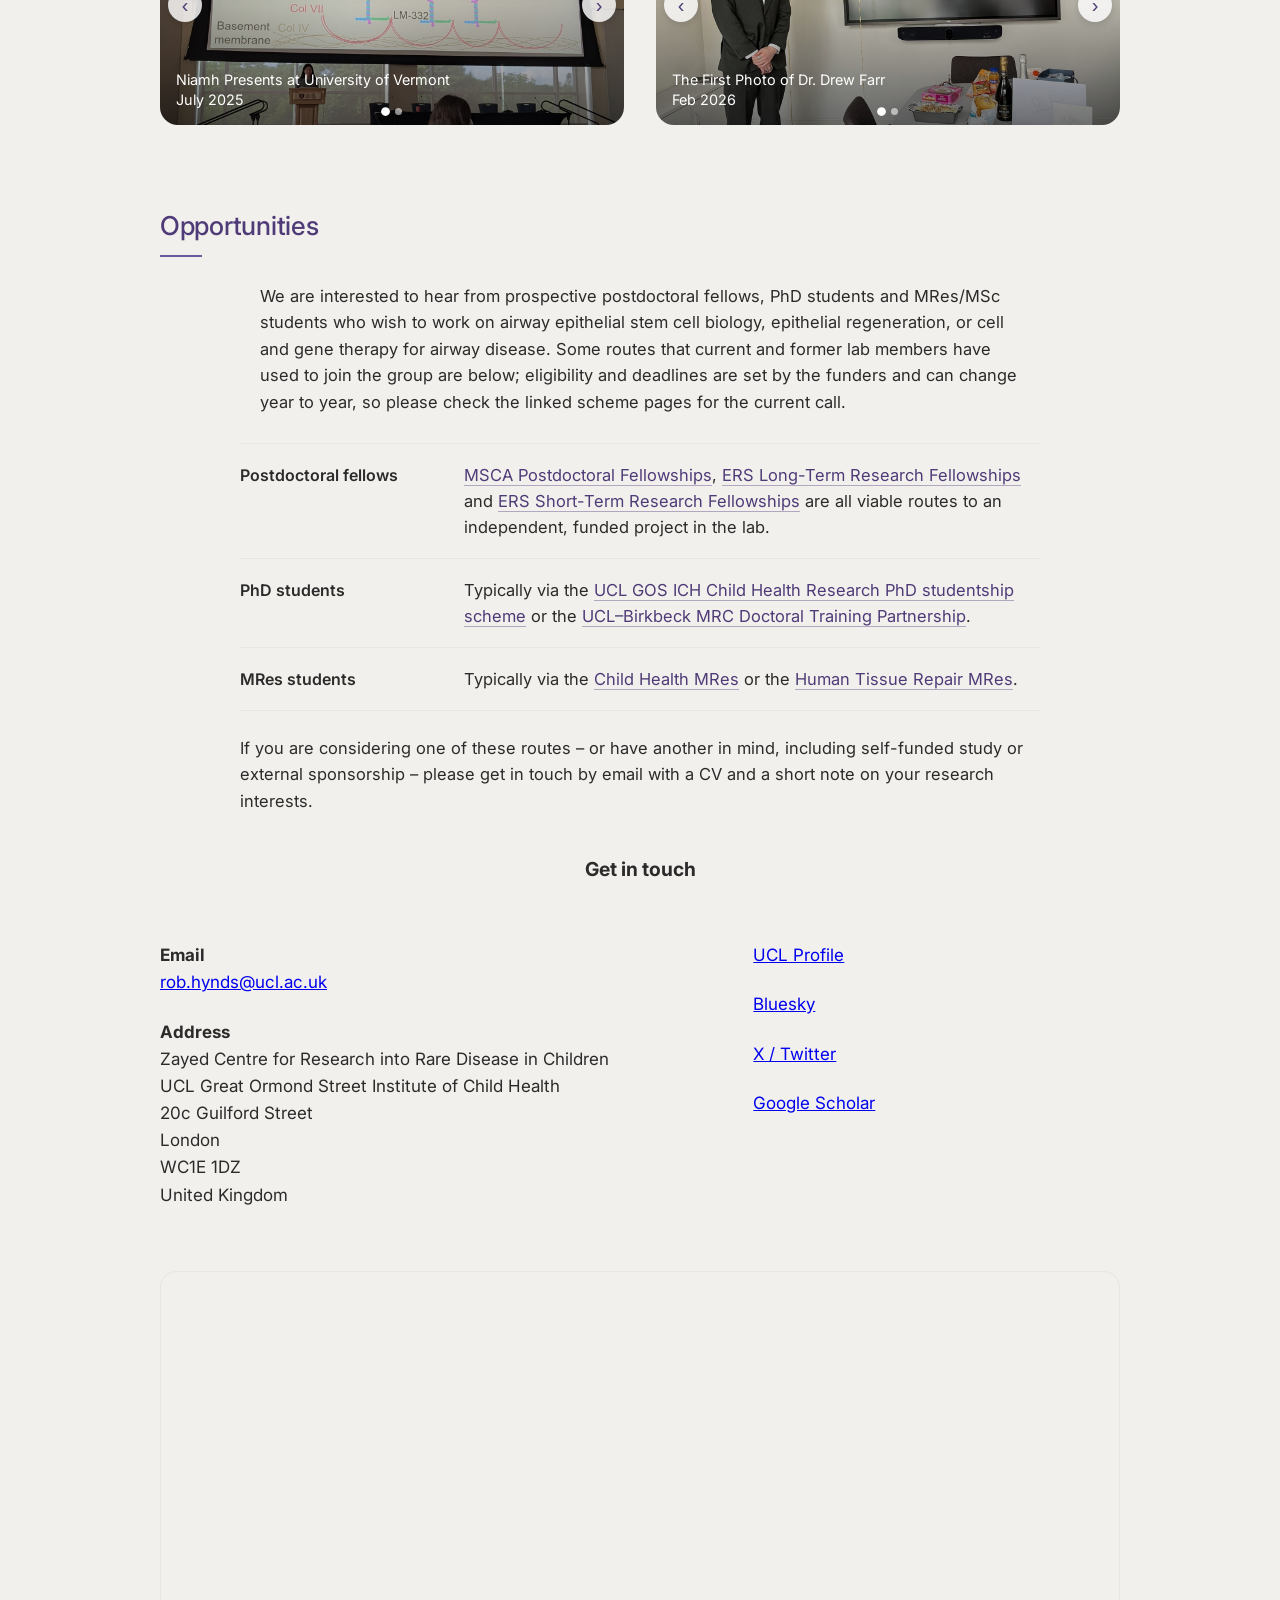
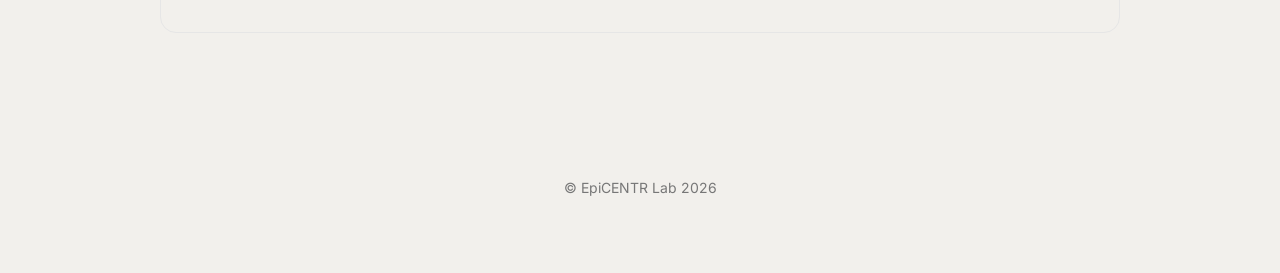
==== commit 1c757cde: "Rename index-4.html to index.html" ====
--- a/index.html
+++ b/index.html
@@ -928,120 +928,49 @@
     <p>
       We are interested to hear from prospective postdoctoral fellows, PhD students and MRes/MSc students
       who wish to work on airway epithelial stem cell biology, epithelial regeneration, or cell and gene
-      therapy for airway disease. Below are some of the funding schemes that current and former lab members
-      have used to join the group, alongside general routes to enquire about a project. Eligibility criteria
-      and deadlines for external fellowships are set by the funders and can change year to year, so please
-      check the linked scheme pages for the current call before applying.
+      therapy for airway disease. Some routes that current and former lab members have used to join the
+      group are below; eligibility and deadlines are set by the funders and can change year to year, so
+      please check the linked scheme pages for the current call.
     </p>
   </div>
 
-  <h3 class="opportunities-subheading">Postdoctoral fellowships</h3>
-
-  <div class="opportunities-grid">
-    <article class="opportunity-card">
-      <h3>MSCA Postdoctoral Fellowships</h3>
-      <p>
-        Funded through Horizon Europe, MSCA Postdoctoral Fellowships support researchers holding a PhD
-        (including those who have recently submitted their thesis) to develop an independent research
-        proposal with a host lab. European Fellowships run for 1&ndash;2 years; Global Fellowships combine
-        an outgoing phase outside Europe with a mandatory return phase. Applicants must generally not have
-        resided in the UK for more than 12 months in the three years before the call deadline. We are happy
-        to discuss a proposal built around airway basal cell biology, organoid models, or epithelial cell
-        and gene therapy, and to act as host lab for an application.
-      </p>
-      <a href="https://marie-sklodowska-curie-actions.ec.europa.eu/actions/postdoctoral-fellowships" target="_blank" rel="noopener noreferrer">MSCA scheme details &amp; deadlines</a>
-    </article>
-
-    <article class="opportunity-card">
-      <h3>ERS Long-Term Research Fellowships</h3>
-      <p>
-        European Respiratory Society Long-Term Research Fellowships support early-career researchers and
-        clinicians to carry out a basic, translational or clinical research project of 6&ndash;24 months at
-        a host institution outside their home country. These are well suited to postdoctoral researchers or
-        clinical fellows wishing to gain experience in human airway epithelial culture, organoid models, or
-        cell and gene therapy approaches to airway disease.
-      </p>
-      <a href="https://www.ersnet.org/education-and-professional-development/long-term-research-fellowships/" target="_blank" rel="noopener noreferrer">ERS LTRF scheme details &amp; deadlines</a>
-    </article>
-
-    <article class="opportunity-card">
-      <h3>ERS Short-Term Research Fellowships</h3>
-      <p>
-        ERS Short-Term Research Fellowships fund shorter visits of 1&ndash;3 months for early-career
-        researchers and clinicians to learn techniques not available at their home institution. These can
-        be a useful way to gain hands-on experience of our basal cell expansion and airway organoid methods
-        before committing to a longer fellowship or PhD.
-      </p>
-      <a href="https://www.ersnet.org/education-and-professional-development/short-term-research-fellowships/" target="_blank" rel="noopener noreferrer">ERS STRF scheme details &amp; deadlines</a>
-    </article>
-  </div>
-
-  <h3 class="opportunities-subheading">PhD opportunities</h3>
-
-  <div class="opportunities-grid">
-    <article class="opportunity-card">
-      <h3>UCL GOS ICH Child Health Research PhD studentships</h3>
-      <p>
-        UCL Great Ormond Street Institute of Child Health runs an annual, competitive scheme of three-year,
-        fully funded PhD studentships covering UK tuition fees, a tax-free stipend and a consumables budget.
-        Studentships are usually advertised from around October each year, with a project portfolio published
-        alongside the call; applicants are expected to contact their preferred project supervisor before
-        applying. We regularly propose projects on airway epithelial stem cell biology and cell and gene
-        therapy through this scheme &ndash; do get in touch if one of our projects is listed, or to discuss
-        possibilities ahead of the next call.
-      </p>
-      <a href="https://www.ucl.ac.uk/population-health-sciences/child-health/study/postgraduate-research-degrees/phd-studentships-child-health" target="_blank" rel="noopener noreferrer">Child Health PhD studentship scheme</a>
-    </article>
-
-    <article class="opportunity-card">
-      <h3>UCL&ndash;Birkbeck MRC Doctoral Training Partnership</h3>
-      <p>
-        The UCL&ndash;Birkbeck MRC Doctoral Training Partnership funds four-year PhD studentships across
-        four research themes, with rotation projects in the first year before students settle on a supervisor
-        and thesis project. Applicants apply to a theme rather than directly to a lab, so we would encourage
-        anyone interested in joining the group through this route to contact us in advance of choosing a
-        rotation project.
-      </p>
-      <a href="https://www.uclbbk-mrcdtp.ac.uk" target="_blank" rel="noopener noreferrer">UCL&ndash;Birkbeck MRC DTP</a>
-    </article>
-  </div>
-
-  <h3 class="opportunities-subheading">MRes opportunities</h3>
-
-  <div class="opportunities-grid">
-    <article class="opportunity-card">
-      <h3>Child Health MRes</h3>
-      <p>
-        The UCL GOS Institute of Child Health&rsquo;s Child Health MRes is a one-year (or two-year part-time)
-        taught Master&rsquo;s built around a substantial research project, with optional modules including
-        Stem Cells and Tissue Repair. Students can choose a project from the department&rsquo;s portfolio or
-        propose their own; we are happy to discuss an MRes project on airway epithelial biology or
-        regeneration.
-      </p>
-      <a href="https://www.ucl.ac.uk/prospective-students/graduate/taught-degrees/child-health-mres" target="_blank" rel="noopener noreferrer">Child Health MRes</a>
-    </article>
-
-    <article class="opportunity-card">
-      <h3>Human Tissue Repair MRes</h3>
-      <p>
-        Run jointly by UCL&rsquo;s Divisions of Medicine and Surgery &amp; Interventional Science, the Human
-        Tissue Repair MRes combines core training in inflammation, immunology and tissue repair with a
-        laboratory-based research project from the second term onwards, following either an Immunotherapy or
-        Applied Tissue Engineering route. We would be happy to supervise a project relevant to airway
-        epithelial regeneration.
-      </p>
-      <a href="https://www.ucl.ac.uk/prospective-students/graduate/taught-degrees/human-tissue-repair-mres" target="_blank" rel="noopener noreferrer">Human Tissue Repair MRes</a>
-    </article>
-
-    <article class="opportunity-card opportunity-card--general">
-      <h3>Other routes</h3>
-      <p>
-        If you are self-funded, hold external sponsorship, or are considering a rotation or research project
-        through a different MSc, MRes or PhD programme, we are still happy to discuss a project. Please get
-        in touch by email with a CV and a short note on your research interests.
-      </p>
-    </article>
-  </div>
+  <div class="opportunities-list">
+    <div class="opportunity-row">
+      <h3>Postdoctoral fellows</h3>
+      <p>
+        <a href="https://marie-sklodowska-curie-actions.ec.europa.eu/actions/postdoctoral-fellowships" target="_blank" rel="noopener noreferrer">MSCA Postdoctoral Fellowships</a>,
+        <a href="https://www.ersnet.org/education-and-professional-development/long-term-research-fellowships/" target="_blank" rel="noopener noreferrer">ERS Long-Term Research Fellowships</a> and
+        <a href="https://www.ersnet.org/education-and-professional-development/short-term-research-fellowships/" target="_blank" rel="noopener noreferrer">ERS Short-Term Research Fellowships</a>
+        are all viable routes to an independent, funded project in the lab.
+      </p>
+    </div>
+
+    <div class="opportunity-row">
+      <h3>PhD students</h3>
+      <p>
+        Typically via the
+        <a href="https://www.ucl.ac.uk/population-health-sciences/child-health/study/postgraduate-research-degrees/phd-studentships-child-health" target="_blank" rel="noopener noreferrer">UCL GOS ICH Child Health Research PhD studentship scheme</a>
+        or the
+        <a href="https://www.uclbbk-mrcdtp.ac.uk" target="_blank" rel="noopener noreferrer">UCL&ndash;Birkbeck MRC Doctoral Training Partnership</a>.
+      </p>
+    </div>
+
+    <div class="opportunity-row">
+      <h3>MRes students</h3>
+      <p>
+        Typically via the
+        <a href="https://www.ucl.ac.uk/prospective-students/graduate/taught-degrees/child-health-mres" target="_blank" rel="noopener noreferrer">Child Health MRes</a>
+        or the
+        <a href="https://www.ucl.ac.uk/prospective-students/graduate/taught-degrees/human-tissue-repair-mres" target="_blank" rel="noopener noreferrer">Human Tissue Repair MRes</a>.
+      </p>
+    </div>
+  </div>
+
+  <p class="opportunities-cta">
+    If you are considering one of these routes &ndash; or have another in mind, including self-funded study
+    or external sponsorship &ndash; please get in touch by email with a CV and a short note on your research
+    interests.
+  </p>
 
   <h3 class="opportunities-subheading">Get in touch</h3>
 
--- a/styles.css
+++ b/styles.css
@@ -748,62 +748,54 @@
 
 .opportunities-intro {
   max-width: 760px;
-  margin: 0 auto 2rem;
-}
-
-.opportunities-grid {
+  margin: 0 auto 1.75rem;
+}
+
+.opportunities-list {
+  max-width: 800px;
+  margin: 0 auto;
+  border-top: 1px solid #e6e6e6;
+}
+
+.opportunity-row {
   display: grid;
-  grid-template-columns: repeat(auto-fit, minmax(260px, 1fr));
+  grid-template-columns: 200px 1fr;
   gap: 1.5rem;
-  margin-top: 2rem;
-  margin-bottom: 3rem;
-}
-
-.opportunity-card {
-  background: #fff;
-  border: 1px solid #e6e6e6;
-  border-radius: 16px;
-  padding: 1.5rem;
-  transition: transform 0.2s ease, box-shadow 0.2s ease;
-  display: flex;
-  flex-direction: column;
-}
-
-.opportunity-card:hover {
-  transform: translateY(-2px);
-  box-shadow: 0 8px 24px rgba(0, 0, 0, 0.08);
-}
-
-.opportunity-card h3 {
-  margin-top: 0;
-  margin-bottom: 0.75rem;
-}
-
-.opportunity-card p {
-  margin-bottom: 1rem;
+  align-items: baseline;
+  padding: 1.1rem 0;
+  border-bottom: 1px solid #e6e6e6;
+}
+
+.opportunity-row h3 {
+  margin: 0;
+  font-size: 1rem;
+  font-weight: 600;
+}
+
+.opportunity-row p {
+  margin: 0;
   line-height: 1.6;
-  flex: 1 1 auto;
-}
-
-.opportunity-card a {
+}
+
+.opportunity-row a {
   color: #4f3b78;
   text-decoration: none;
   border-bottom: 1px solid rgba(79, 59, 120, 0.4);
-  align-self: flex-start;
-  font-size: 15px;
-}
-
-.opportunity-card a:hover {
+}
+
+.opportunity-row a:hover {
   border-bottom-color: #4f3b78;
 }
 
-.opportunity-card--general {
-  background: #faf9fc;
+.opportunities-cta {
+  max-width: 800px;
+  margin: 1.5rem auto 0;
+  line-height: 1.6;
 }
 
 .opportunities-subheading {
   text-align: center;
-  margin-bottom: 1.5rem;
+  margin: 2.5rem 0 1.5rem;
 }
 
 .map-wrap {
@@ -816,6 +808,13 @@
 
 .map-wrap iframe {
   display: block;
+}
+
+@media (max-width: 640px) {
+  .opportunity-row {
+    grid-template-columns: 1fr;
+    gap: 0.35rem;
+  }
 }
 
 /* CONTACT */
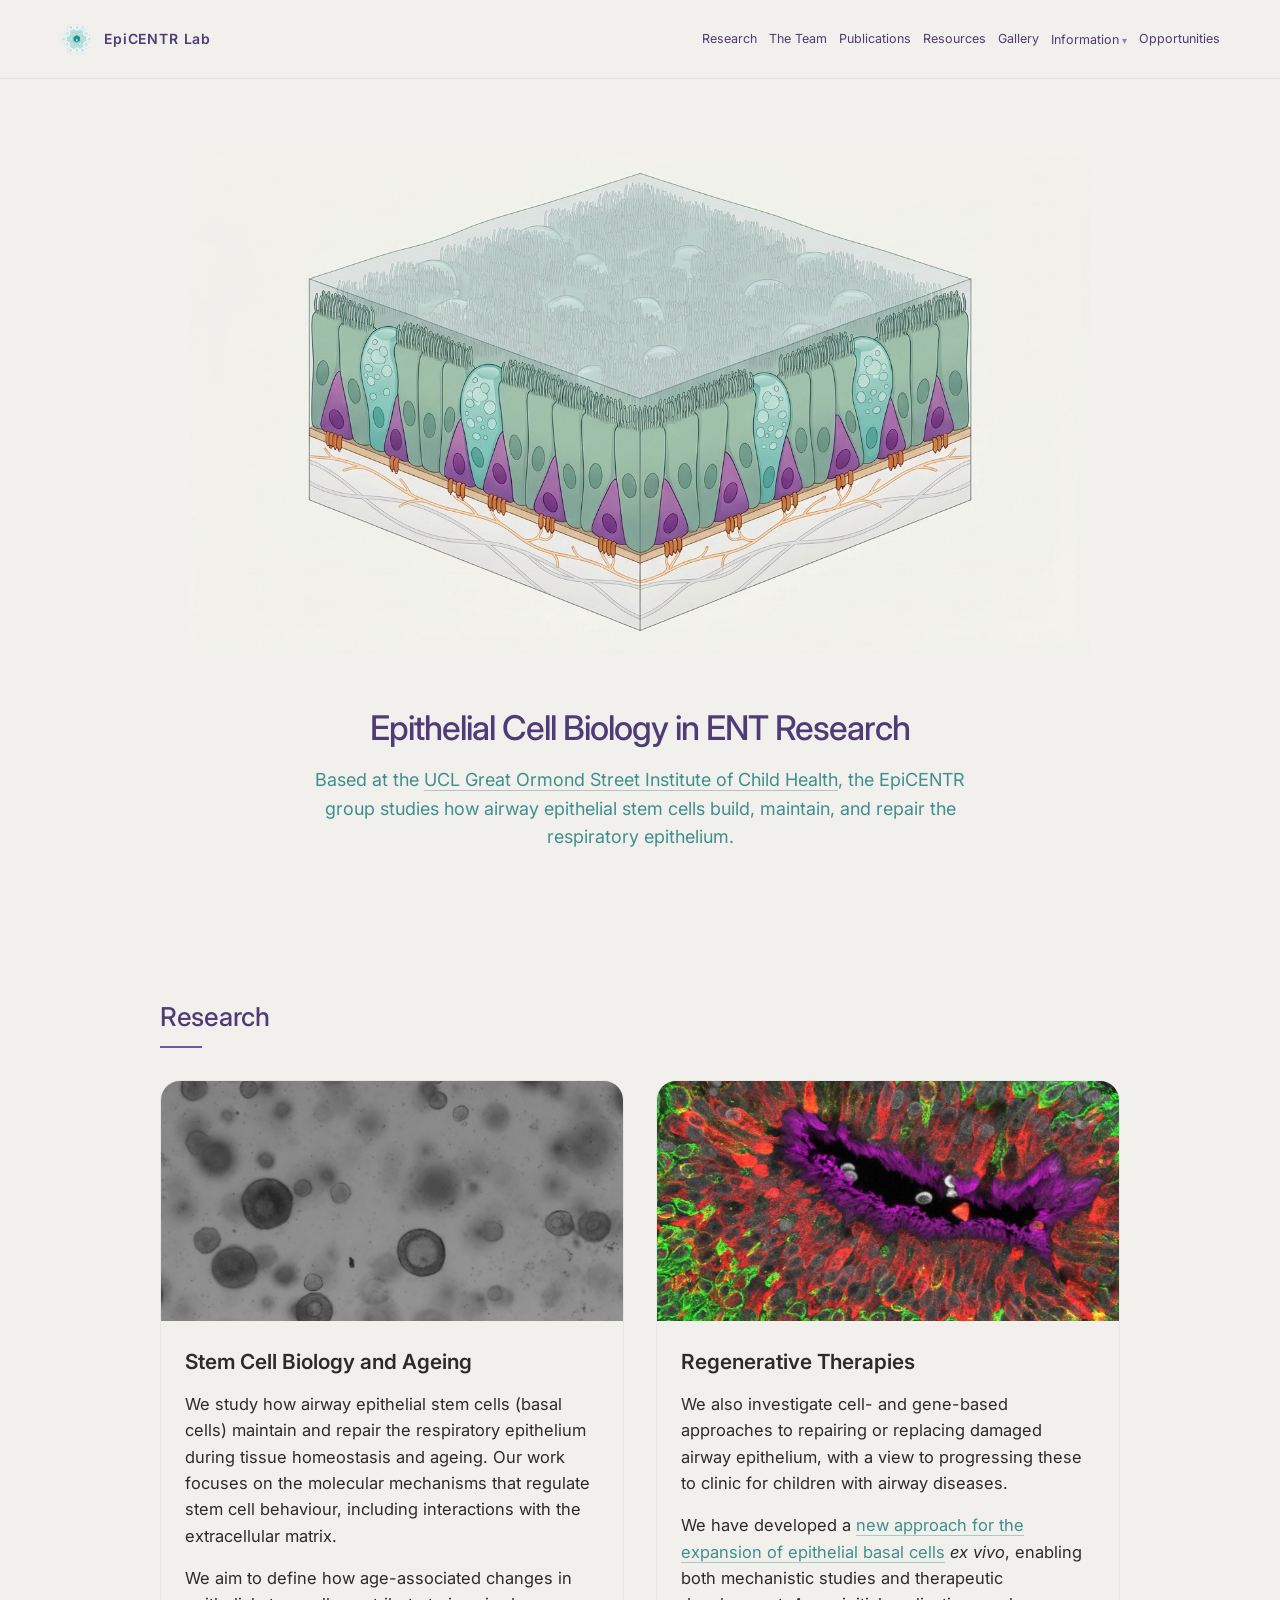
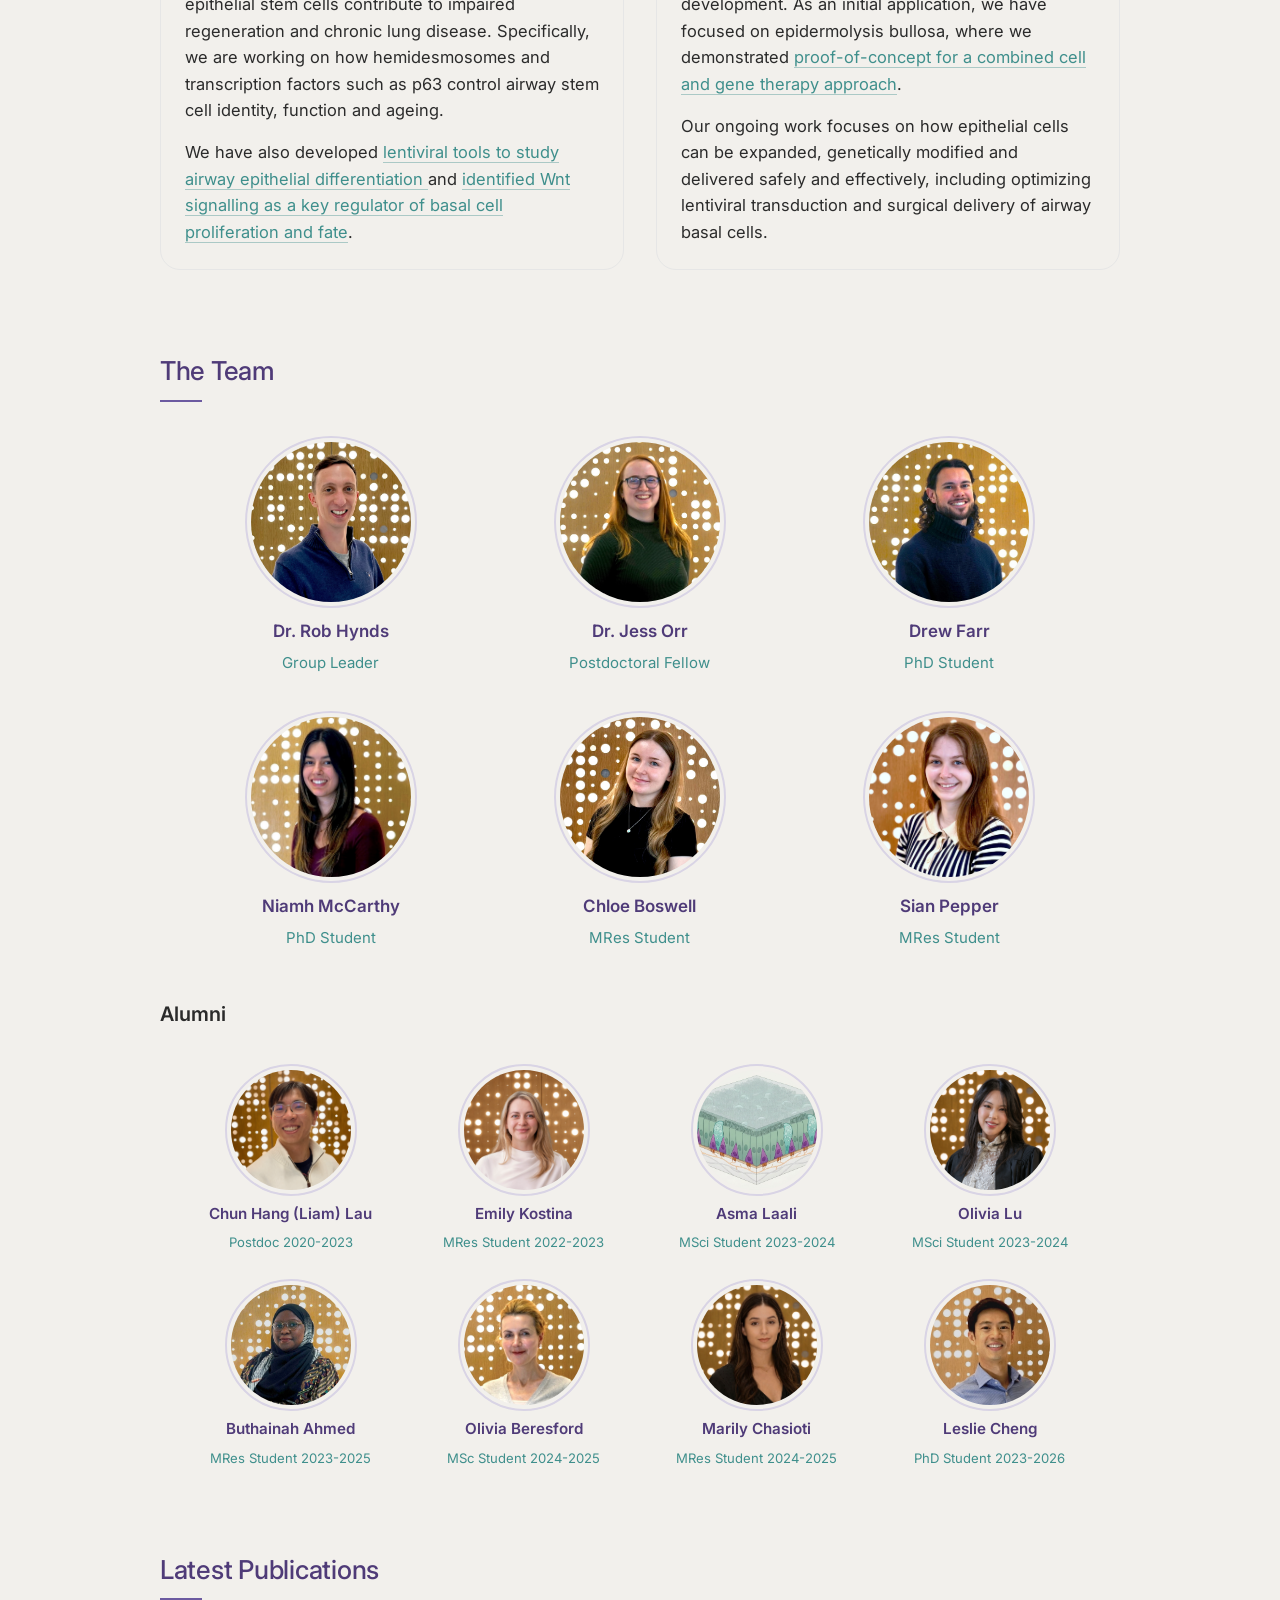
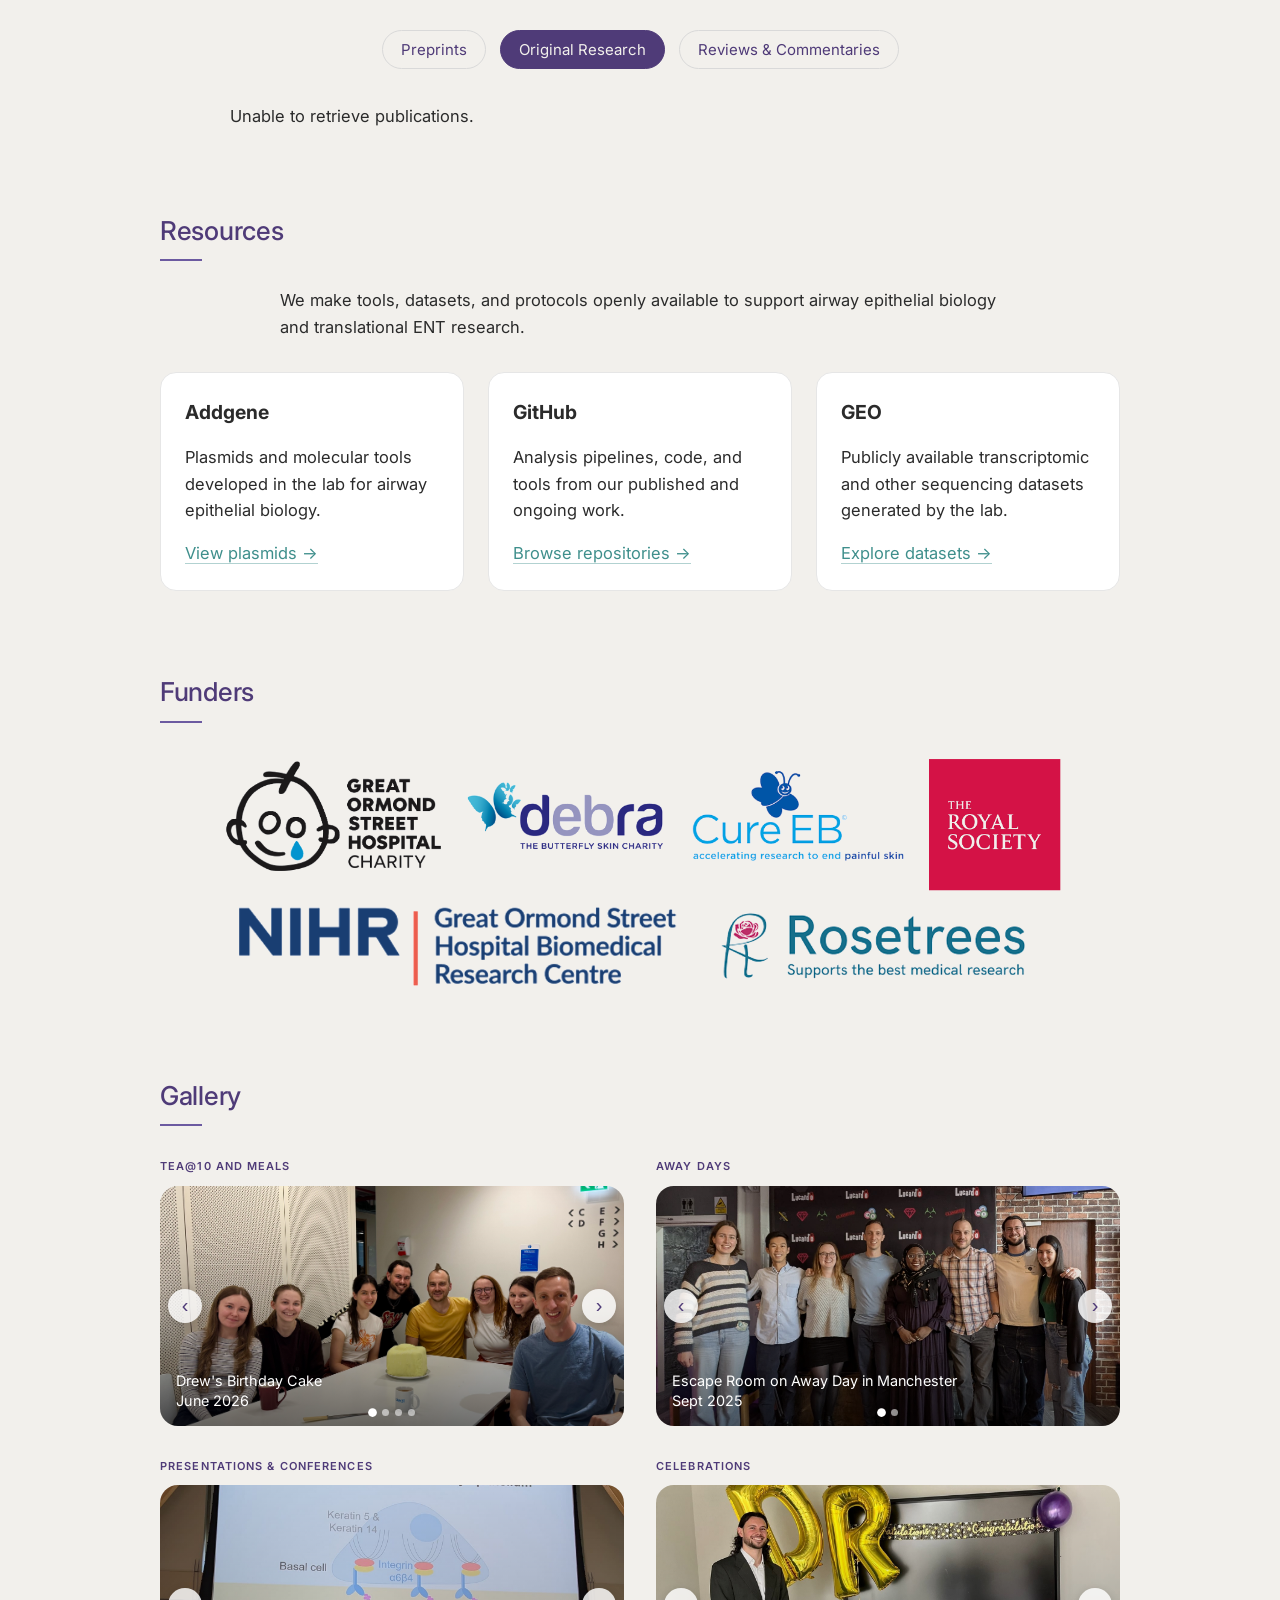
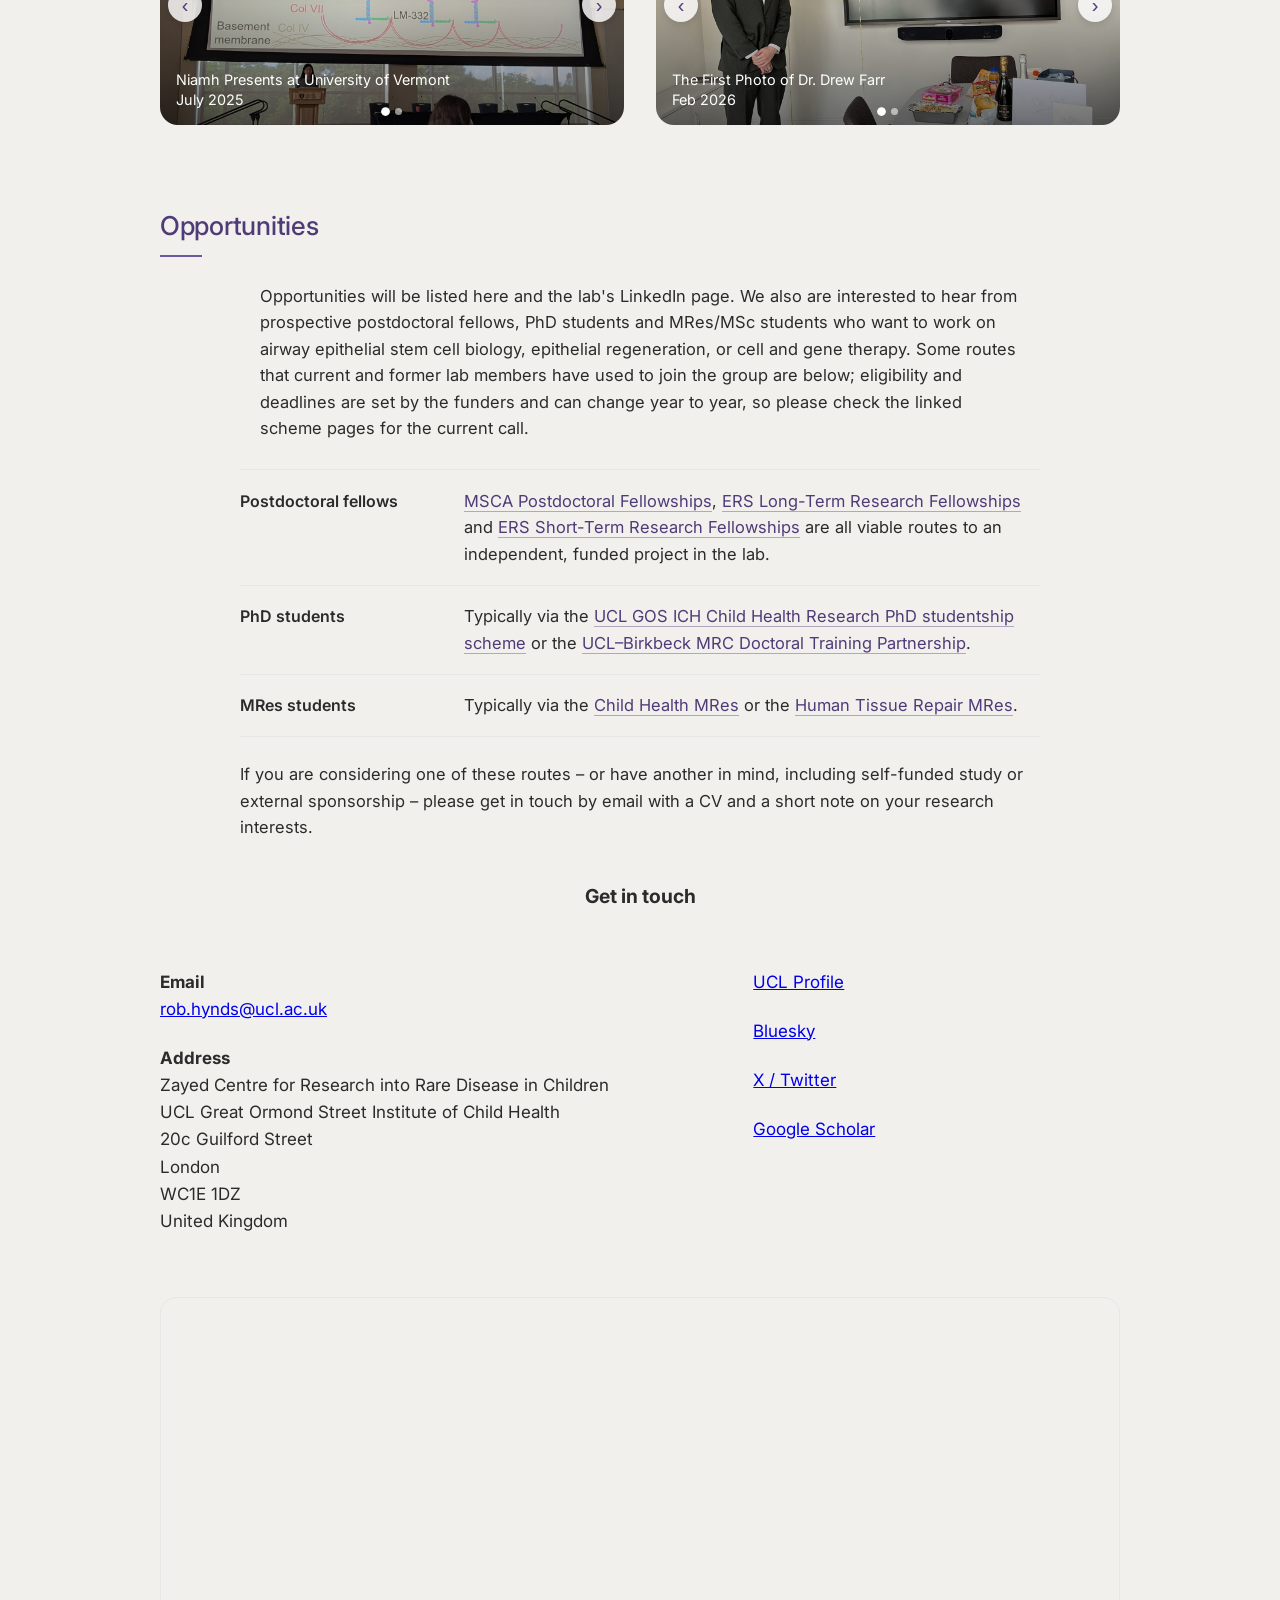
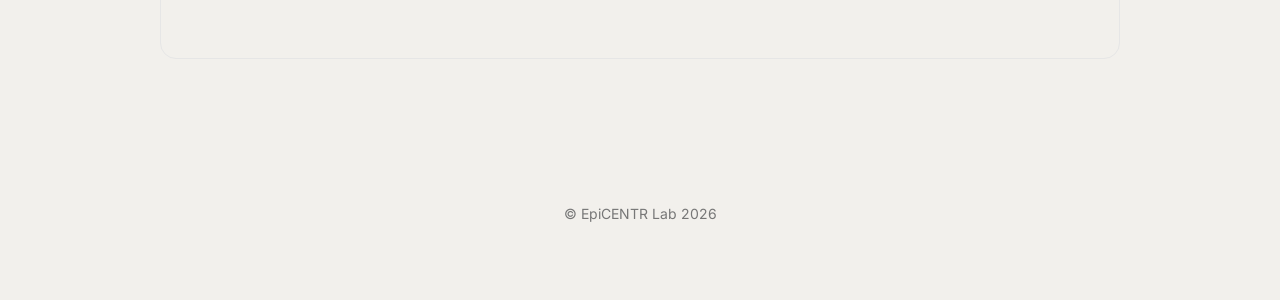
==== commit bf7bffc7: "Update index.html" ====
--- a/index.html
+++ b/index.html
@@ -926,9 +926,9 @@
 
   <div class="opportunities-intro">
     <p>
-      We are interested to hear from prospective postdoctoral fellows, PhD students and MRes/MSc students
-      who wish to work on airway epithelial stem cell biology, epithelial regeneration, or cell and gene
-      therapy for airway disease. Some routes that current and former lab members have used to join the
+      Opportunities will be listed here and the lab's LinkedIn page. We also are interested to hear from prospective postdoctoral fellows, PhD students and MRes/MSc students
+      who want to work on airway epithelial stem cell biology, epithelial regeneration, or cell and gene
+      therapy. Some routes that current and former lab members have used to join the
       group are below; eligibility and deadlines are set by the funders and can change year to year, so
       please check the linked scheme pages for the current call.
     </p>
@@ -1013,7 +1013,7 @@
 
   <div class="map-wrap">
     <iframe
-      src="https://www.google.com/maps/embed/v1/place?key=YOUR_GOOGLE_MAPS_API_KEY&q=Zayed+Centre+for+Research,20c+Guilford+Street,London+WC1E+1DZ"
+      src="https://www.google.com/maps/embed/v1/place?key=AIzaSyAsOaJj5Jk3_GzcmFa42PzSyeobOjV_NuY&q=Zayed+Centre+for+Research,20c+Guilford+Street,London+WC1E+1DZ"
       width="100%"
       height="360"
       style="border:0"
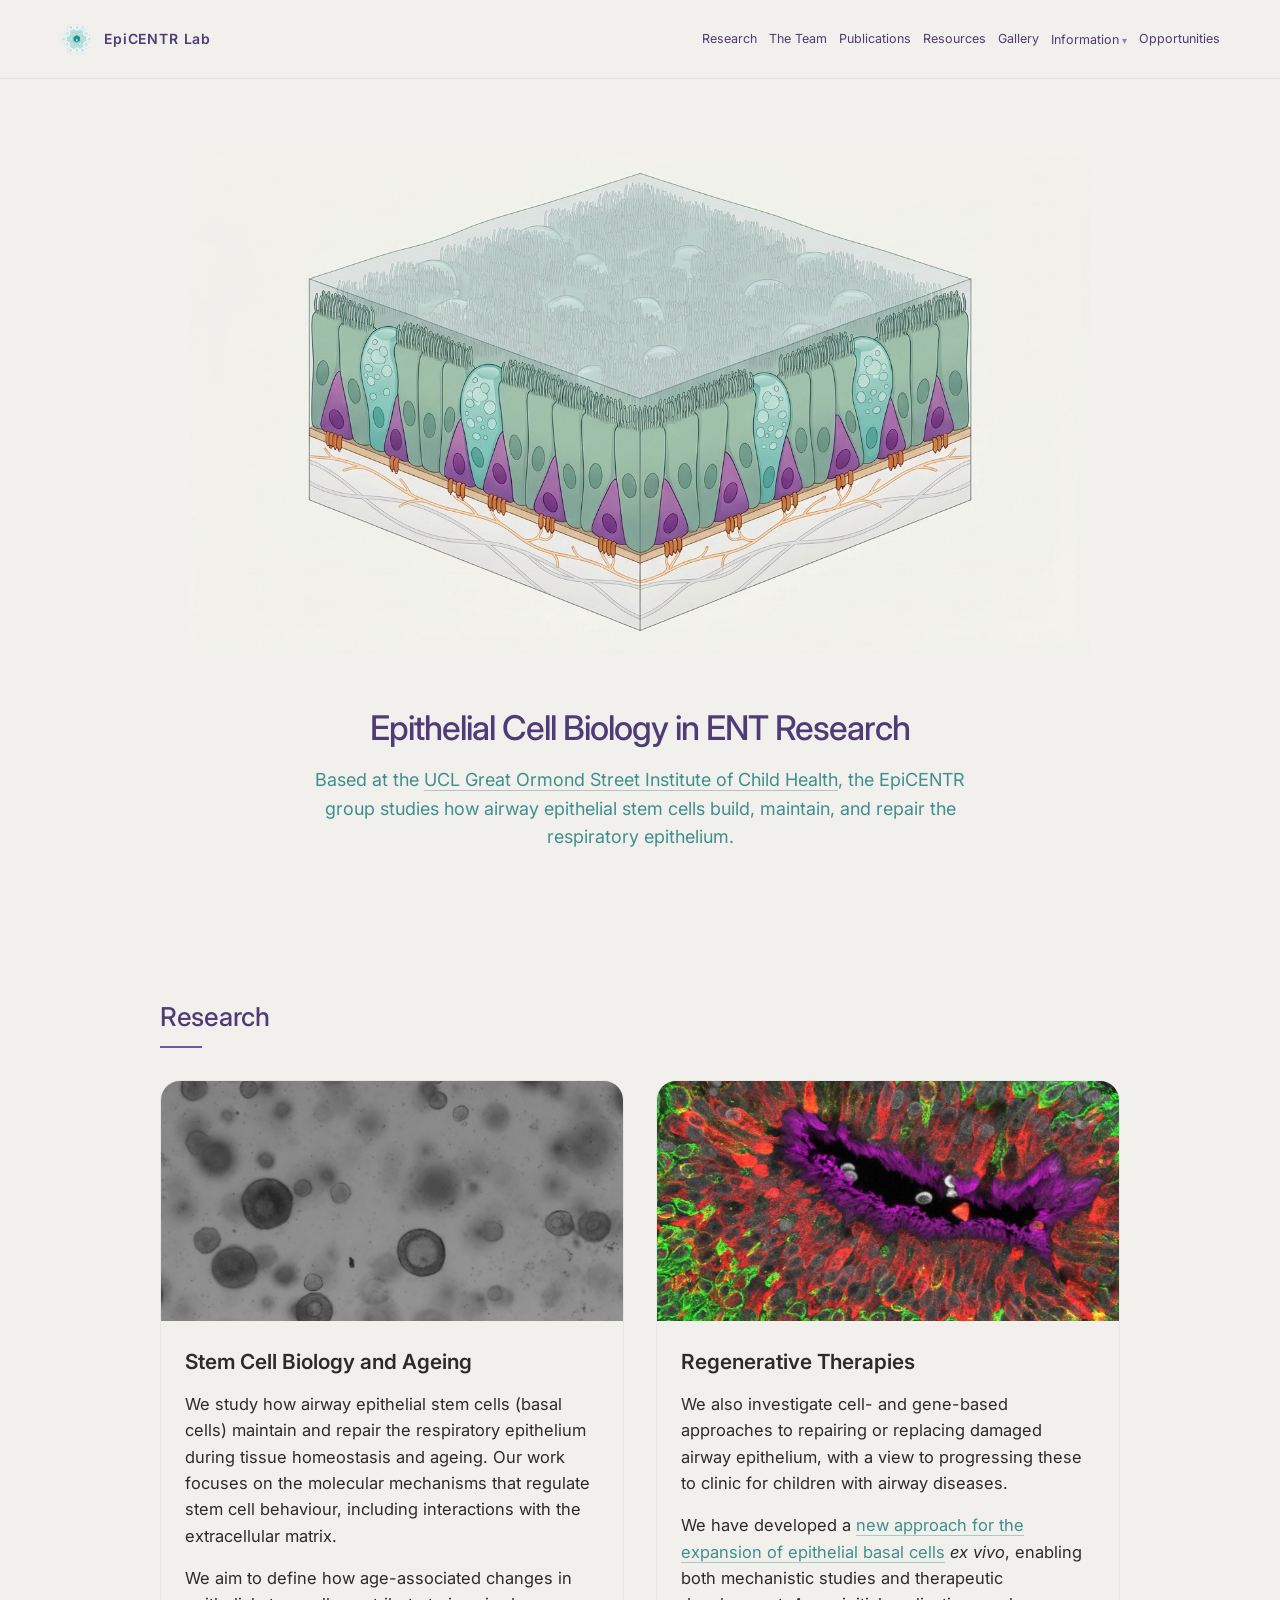
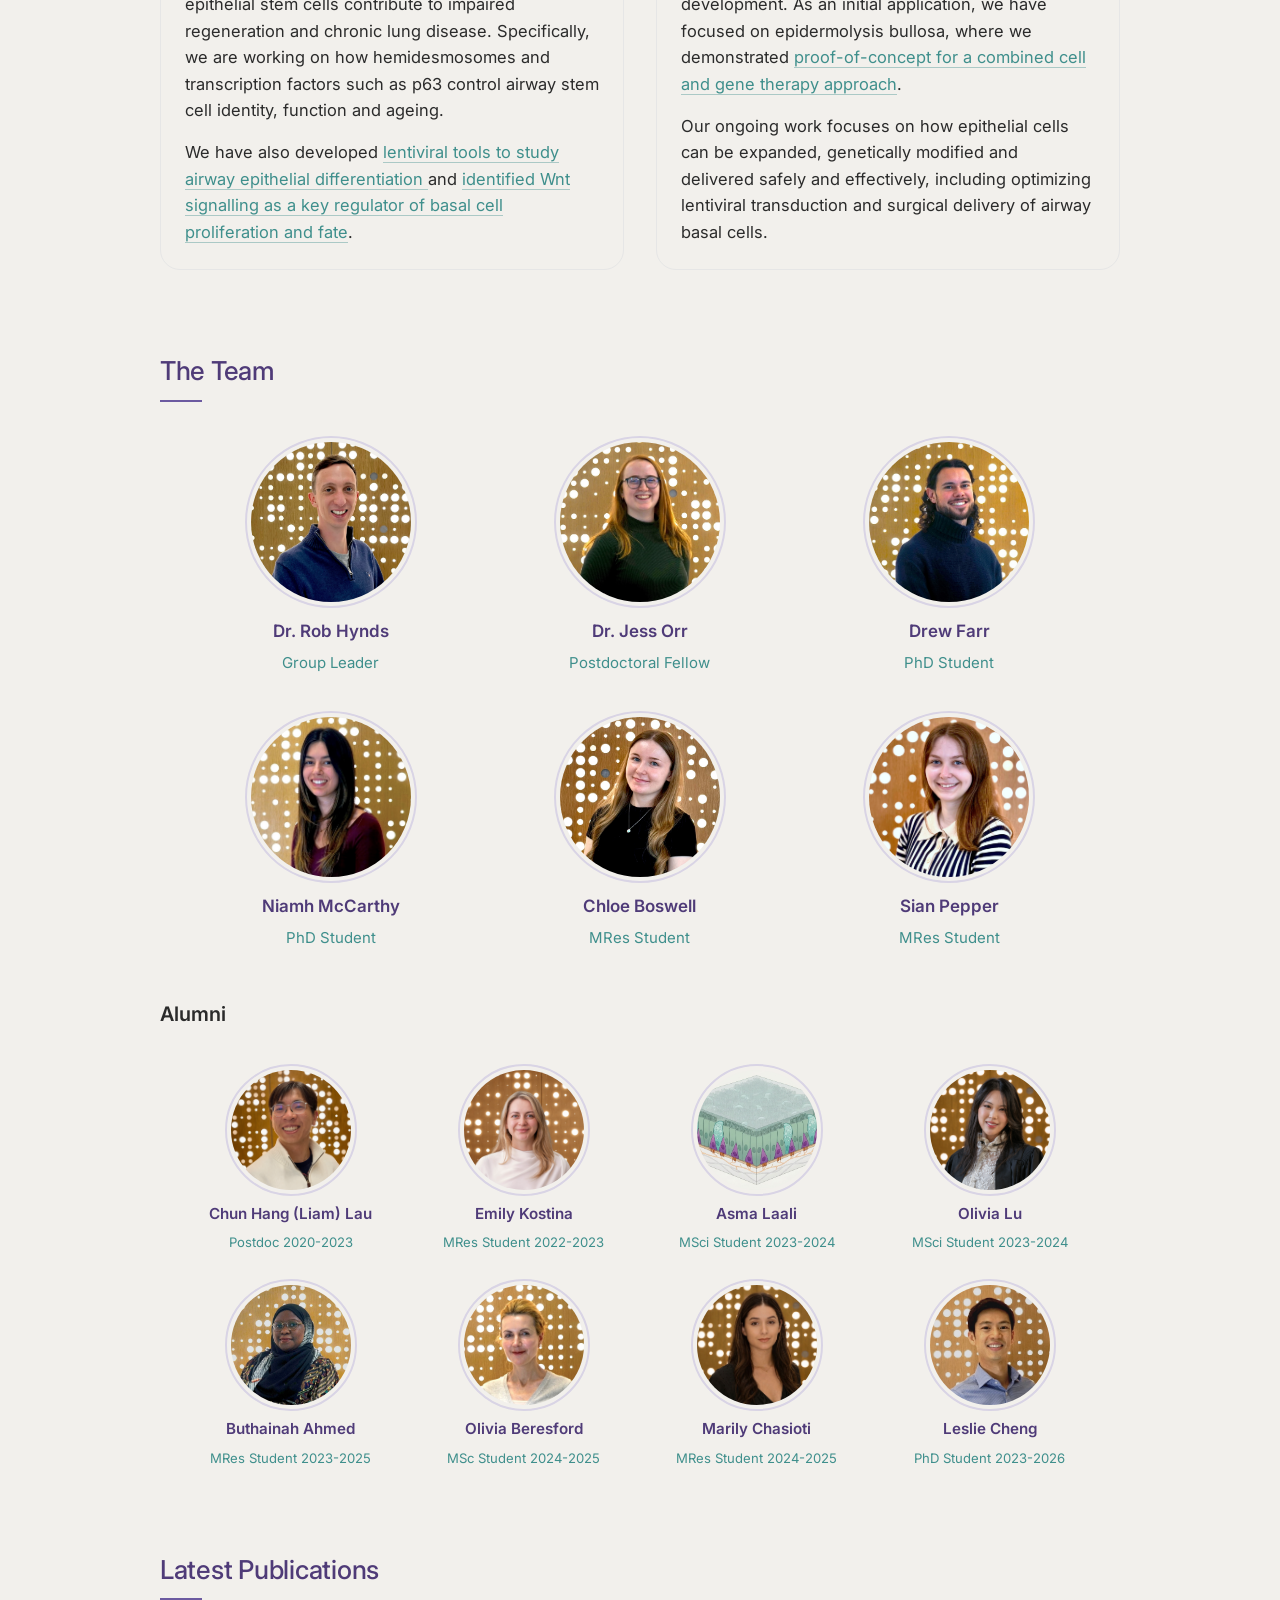
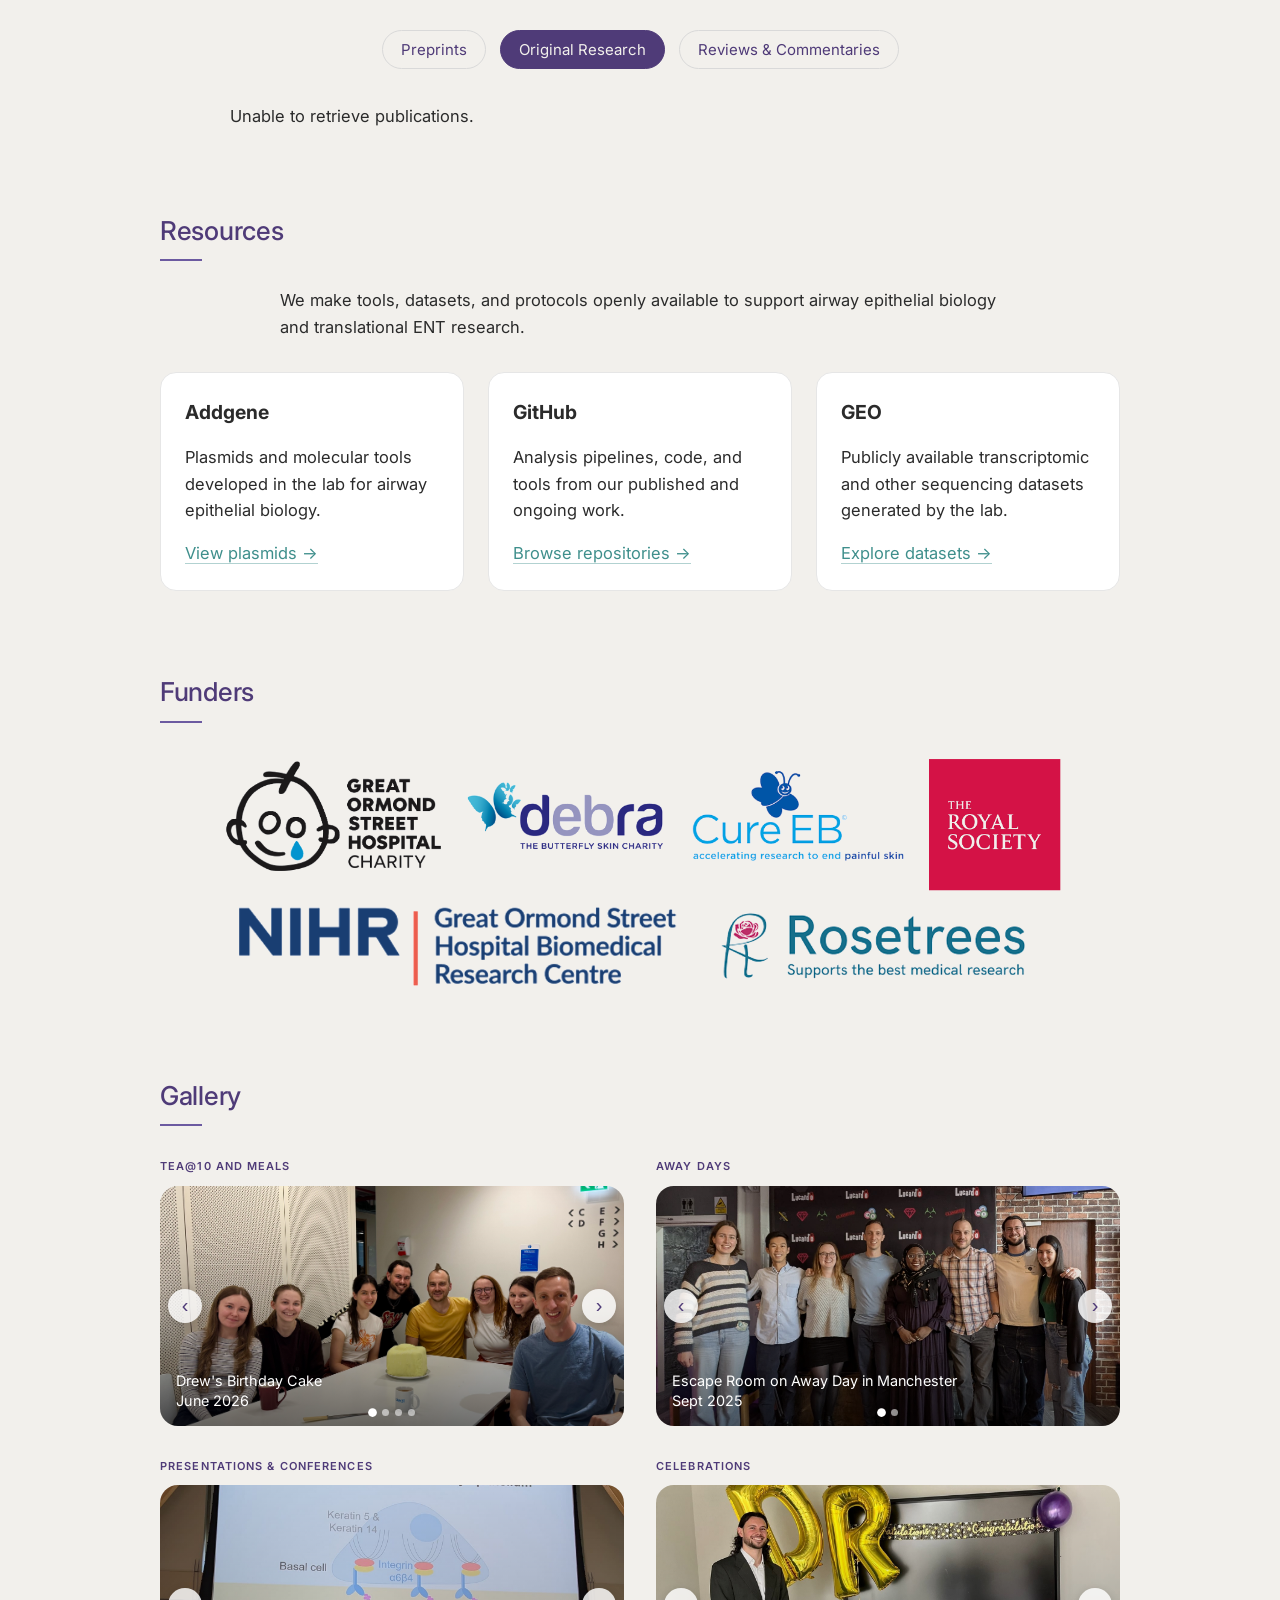
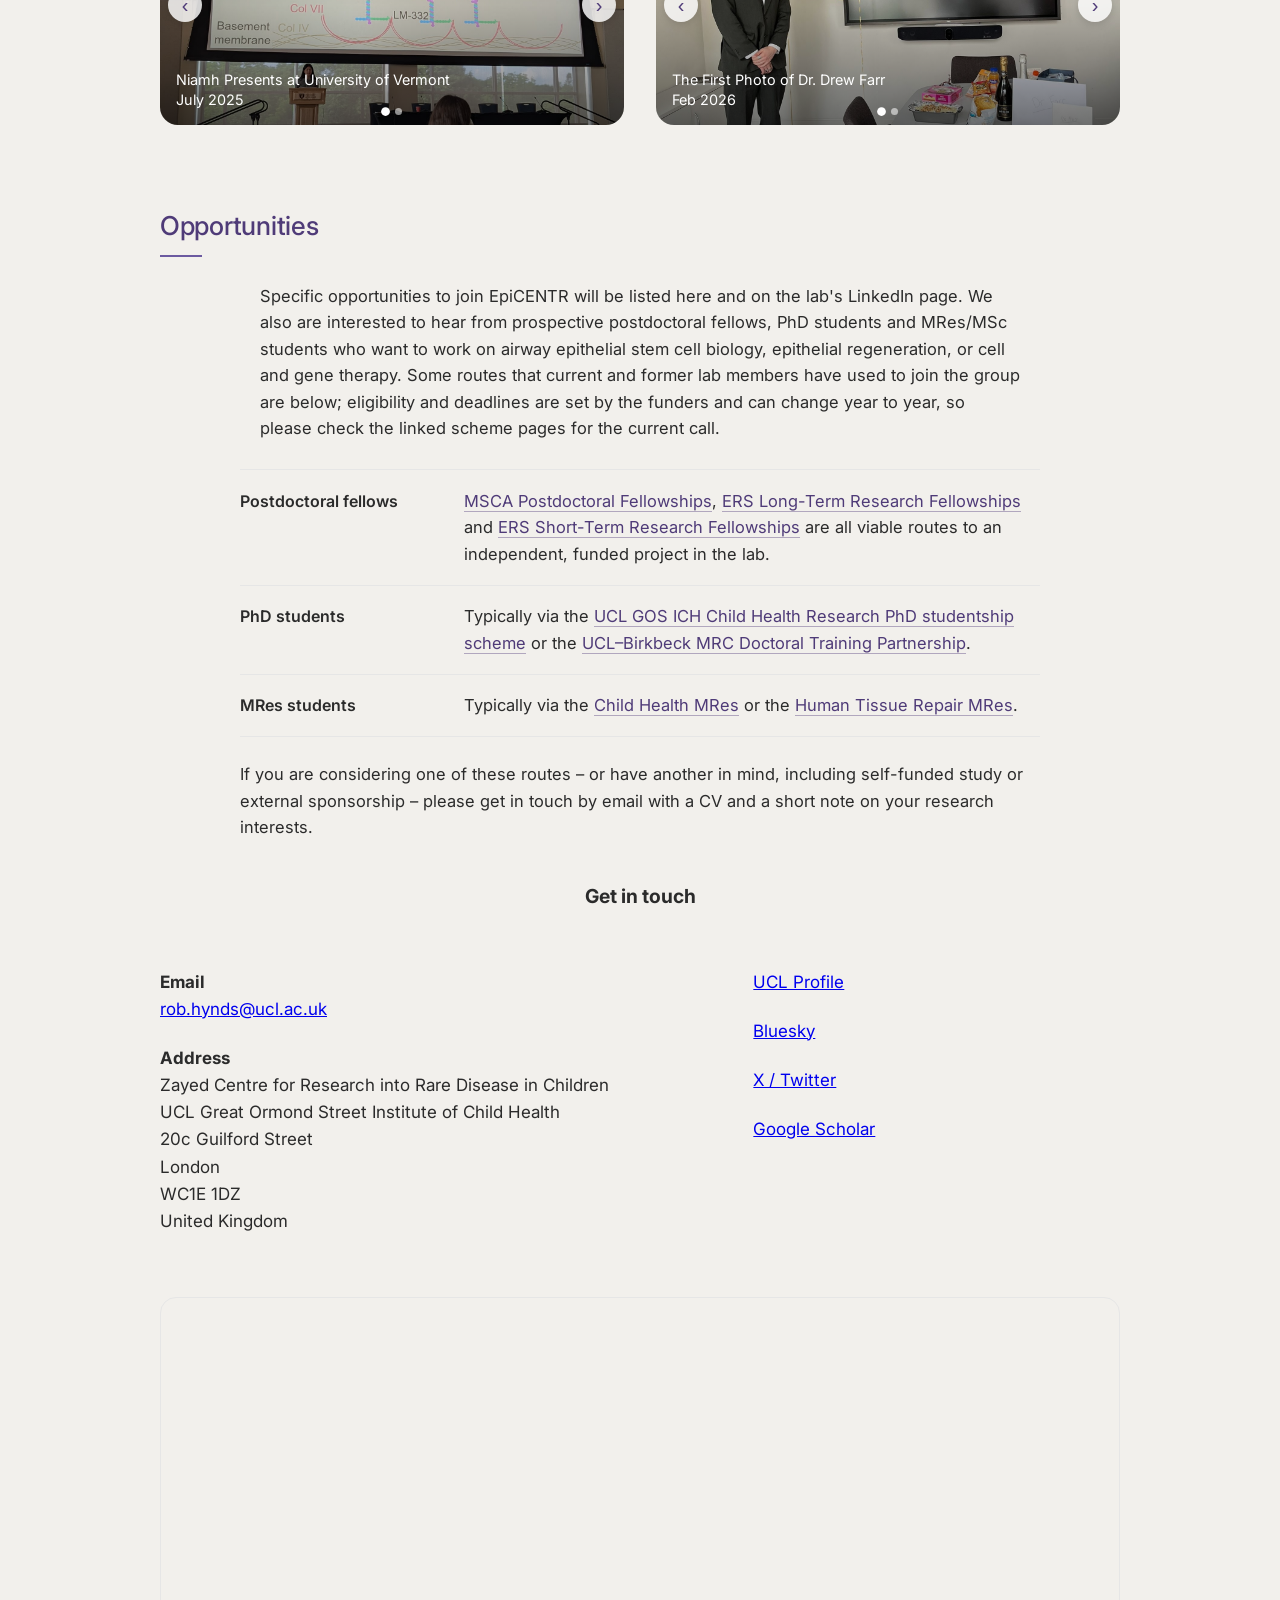
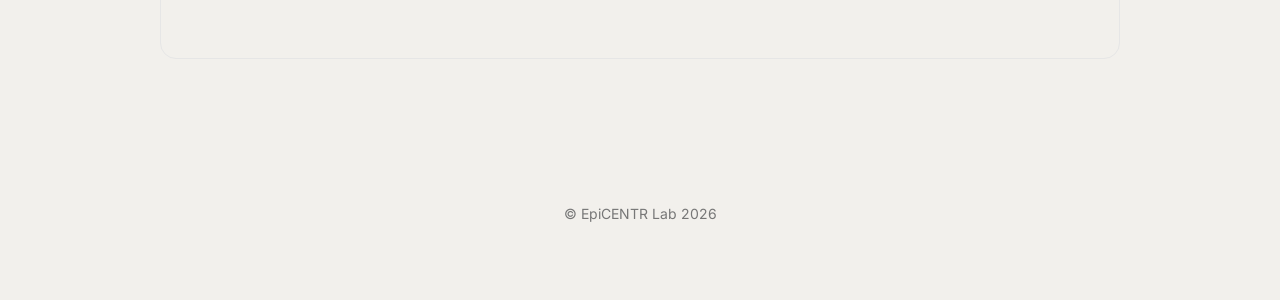
==== commit cba5f8ae: "Update index.html" ====
--- a/index.html
+++ b/index.html
@@ -926,7 +926,7 @@
 
   <div class="opportunities-intro">
     <p>
-      Opportunities will be listed here and the lab's LinkedIn page. We also are interested to hear from prospective postdoctoral fellows, PhD students and MRes/MSc students
+      Specific opportunities to join EpiCENTR will be listed here and on the lab's LinkedIn page. We also are interested to hear from prospective postdoctoral fellows, PhD students and MRes/MSc students
       who want to work on airway epithelial stem cell biology, epithelial regeneration, or cell and gene
       therapy. Some routes that current and former lab members have used to join the
       group are below; eligibility and deadlines are set by the funders and can change year to year, so
